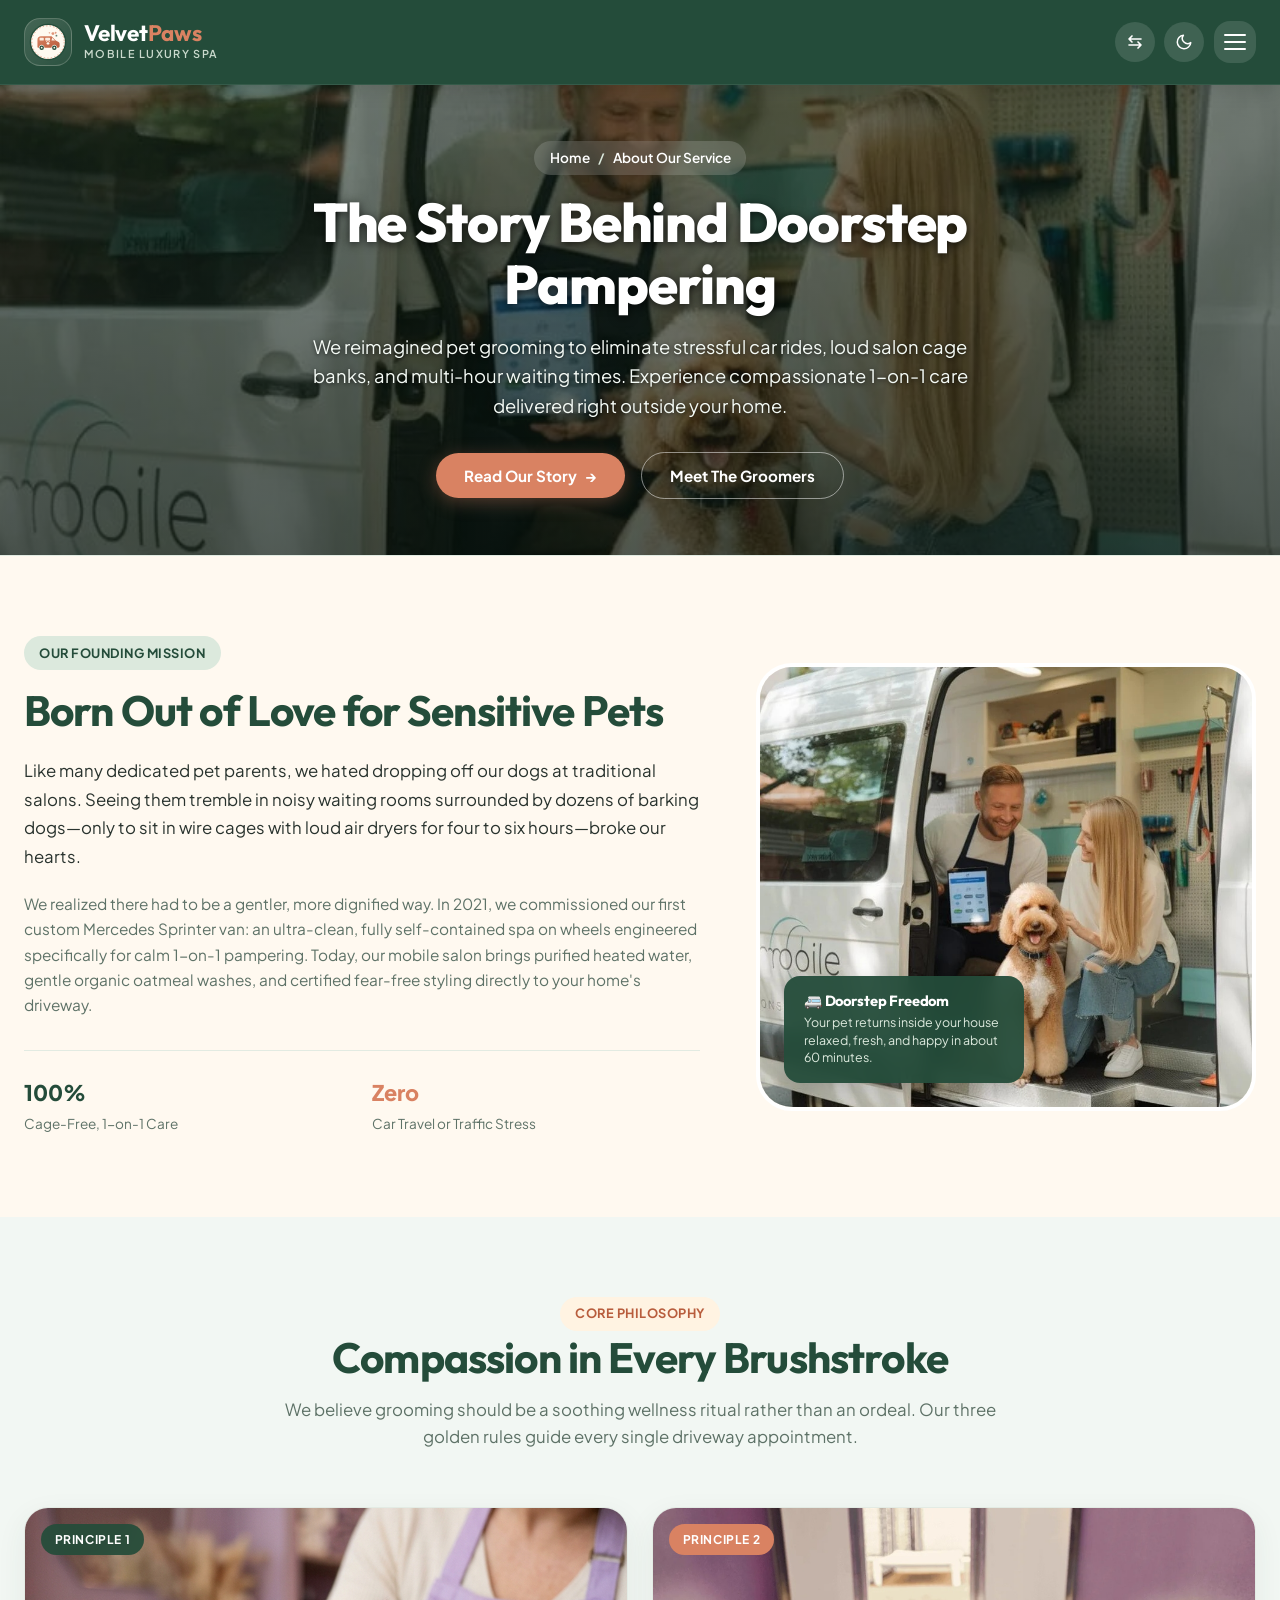
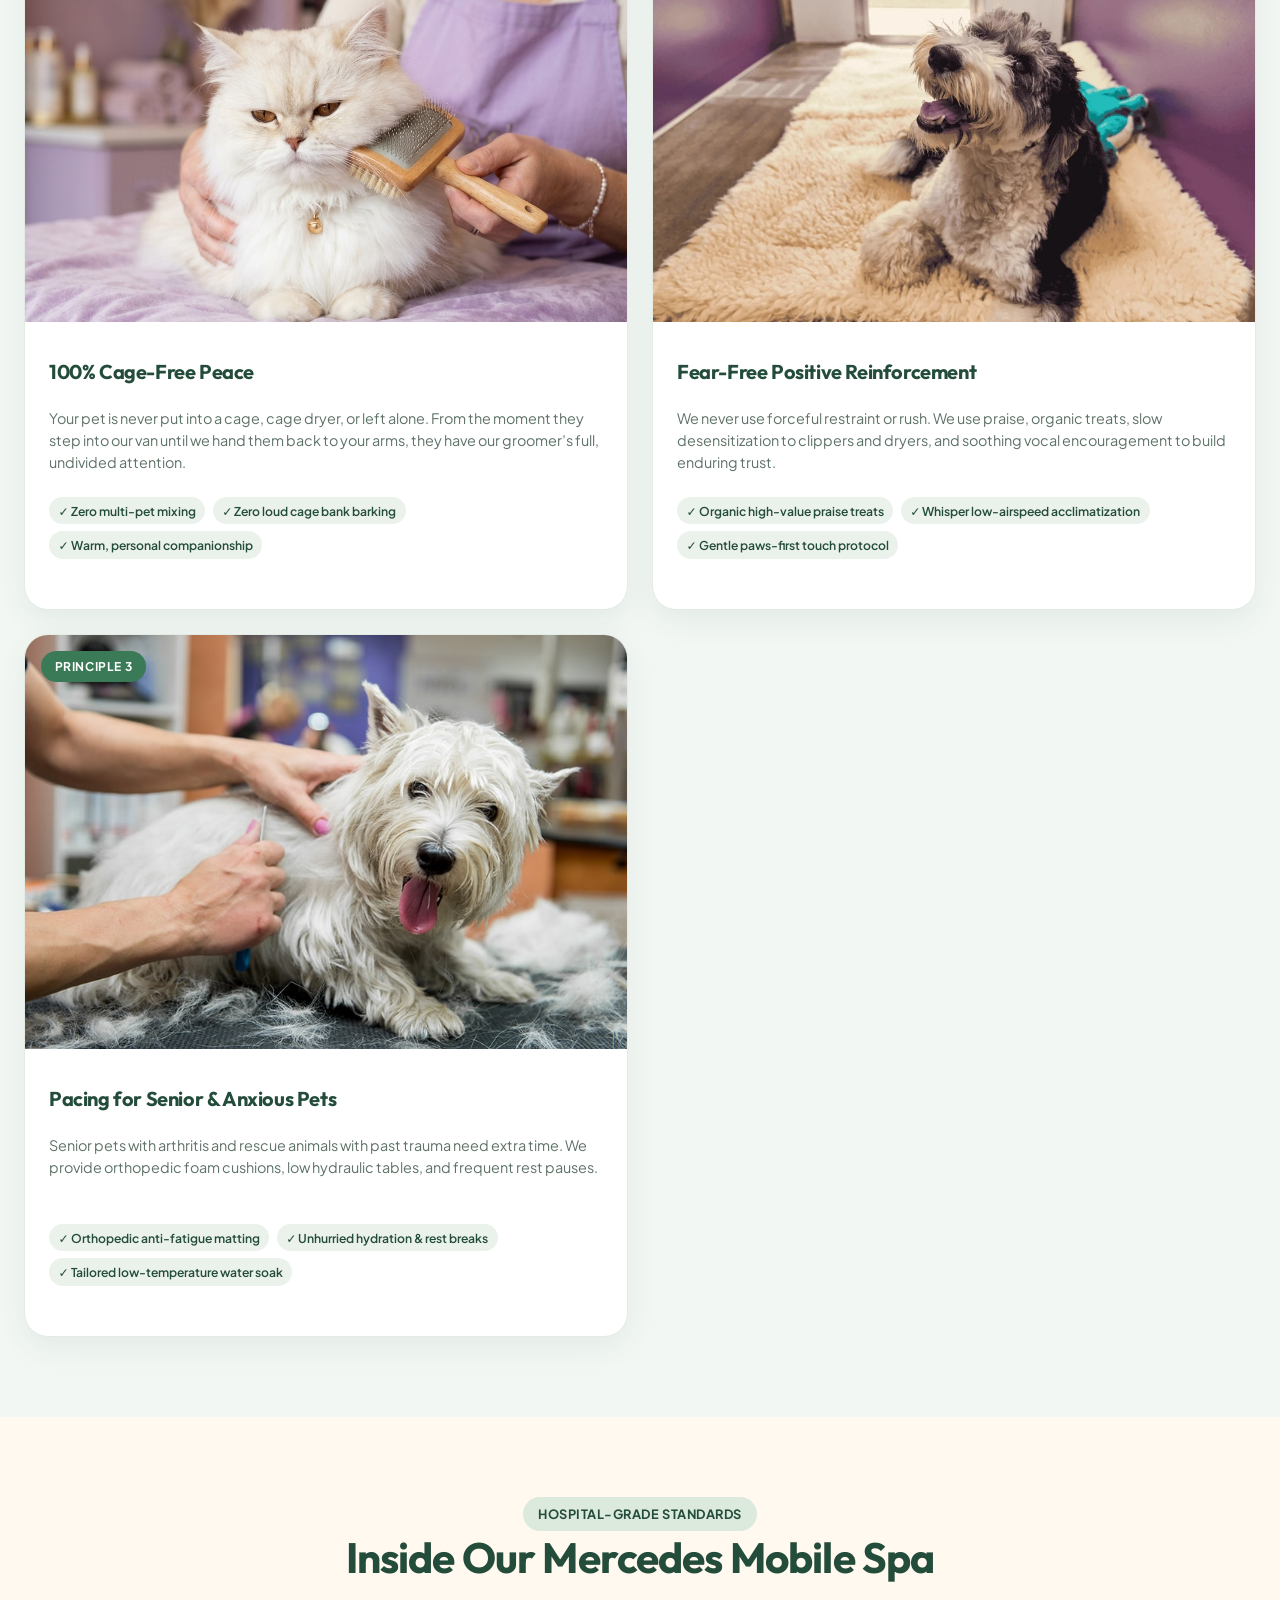
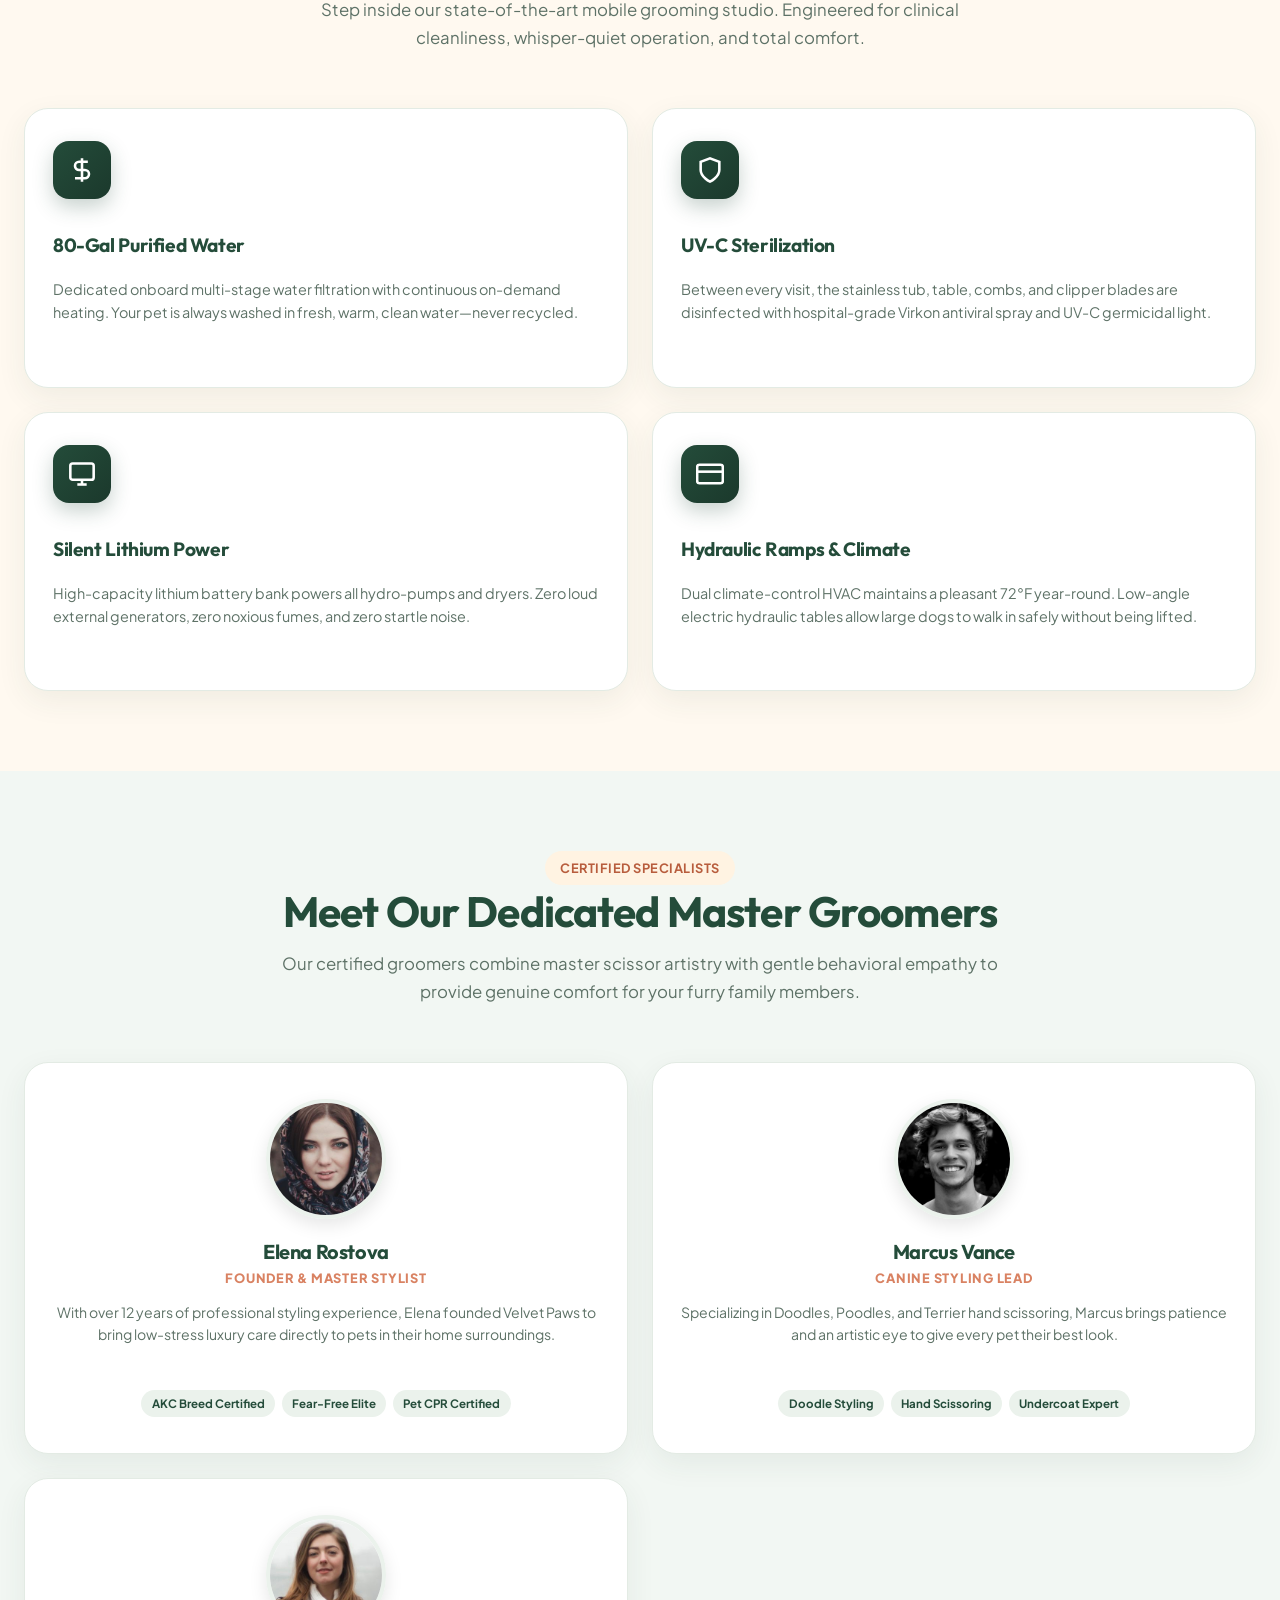
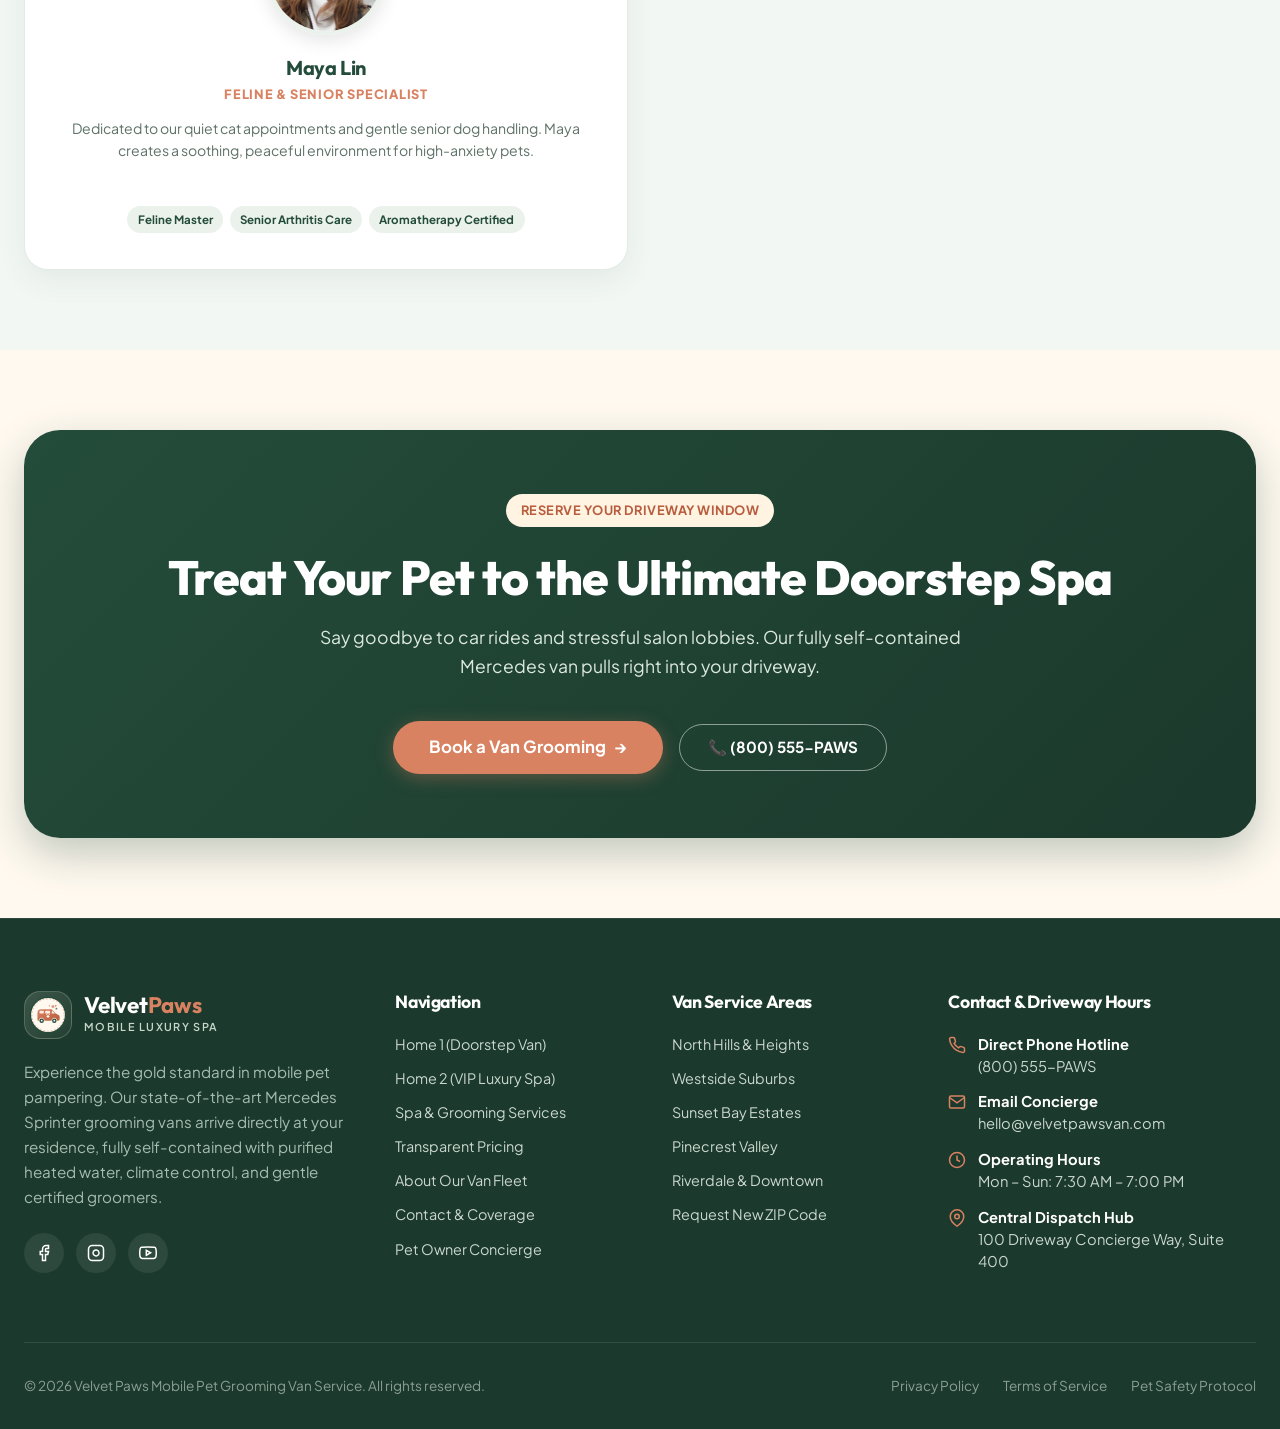
==== about.html @ 284e9189 "first commit" ====
<!DOCTYPE html>
<html lang="en" data-theme="light" dir="ltr">
<head>
  <meta charset="UTF-8">
  <meta name="viewport" content="width=device-width, initial-scale=1.0, maximum-scale=5.0">
  <title>About Us | Velvet Paws Mobile Pet Grooming Van Service</title>
  <meta name="description" content="Learn about Velvet Paws, our compassionate doorstep grooming philosophy, custom Mercedes Sprinter spa van, and certified fear-free groomers dedicated to stress-free pet care.">
  
  <!-- Favicon -->
  <link rel="icon" type="image/svg+xml" href="assets/images/favicon.svg">

  <!-- Immediate Theme & Direction Script to Prevent FOUC -->
  <script>
    (function() {
      try {
        var savedTheme = localStorage.getItem('paw_grooming_theme') || 'light';
        var savedDir = localStorage.getItem('paw_grooming_dir') || 'ltr';
        document.documentElement.setAttribute('data-theme', savedTheme);
        document.documentElement.setAttribute('dir', savedDir);
      } catch (e) {}
    })();
  </script>

  <!-- Google Fonts: Strictly 2 Font Families Max (Outfit + Plus Jakarta Sans) -->
  <link rel="preconnect" href="https://fonts.googleapis.com">
  <link rel="preconnect" href="https://fonts.gstatic.com" crossorigin>
  <link href="https://fonts.googleapis.com/css2?family=Outfit:wght@400;500;600;700;800&family=Plus+Jakarta+Sans:wght@300;400;500;600;700;800&display=swap" rel="stylesheet">

  <!-- Stylesheet -->
  <link rel="stylesheet" href="assets/css/style.css">
</head>
<body>

  <!-- Attractive Luxury Pet Van Page Preloader -->
  <div id="page-preloader" class="page-preloader" aria-hidden="true">
    <div class="preloader-content">
      <div class="preloader-van-wrap">
        <div class="preloader-pulse-ring"></div>
        <div class="preloader-icon-box">
          <svg class="preloader-svg" viewBox="0 0 24 24" fill="none" stroke="currentColor" stroke-width="1.8" stroke-linecap="round" stroke-linejoin="round">
            <path d="M5 18H3c-1.1 0-2-.9-2-2V8c0-1.1.9-2 2-2h12v12H5z"></path>
            <path d="M15 9h4.6a2 2 0 0 1 1.8 1.1L23 14v2c0 1.1-.9 2-2 2h-2"></path>
            <circle cx="7" cy="18" r="2.5"></circle>
            <circle cx="17" cy="18" r="2.5"></circle>
            <circle class="preloader-bubble bubble-1" cx="12" cy="4" r="1.5" fill="currentColor"></circle>
            <circle class="preloader-bubble bubble-2" cx="15" cy="2" r="1" fill="currentColor"></circle>
          </svg>
        </div>
      </div>
      <div class="preloader-brand">
        <span class="preloader-title">Velvet<span>Van</span></span>
        <span class="preloader-subtitle">Luxury Mobile Pet Spa</span>
      </div>
      <div class="preloader-progress-track">
        <div class="preloader-progress-bar"></div>
      </div>
    </div>
  </div>

  <!-- ==========================================================================
       SITE HEADER & NAVBAR (Sticky Top Navbar - Zero Announcement Bar)
       ========================================================================== -->
  <header class="site-header" id="site-header">
    <div class="container">
      <nav class="navbar" aria-label="Main Navigation">
        
        <!-- Brand Logo -->
        <a href="index.html" class="brand-logo" id="main-brand-logo" aria-label="Velvet Paws Mobile Pet Grooming Homepage">
          <div class="brand-emblem-box" aria-hidden="true">
            <img src="assets/images/logo.svg" alt="Velvet Paws Logo Emblem" width="40" height="40">
          </div>
          <div class="brand-text">
            <span class="brand-name">Velvet<span>Paws</span></span>
            <span class="brand-tagline">MOBILE LUXURY SPA</span>
          </div>
        </a>

        <!-- Desktop Navigation Menu (Visible only above 1366px) -->
        <ul class="nav-menu" id="desktop-nav-menu">
          <li class="nav-item nav-item-dropdown">
            <a href="index.html" class="nav-link" id="nav-home-link" aria-haspopup="true" aria-expanded="false">
              Home
              <svg class="dropdown-arrow" width="12" height="12" viewBox="0 0 24 24" fill="none" stroke="currentColor" stroke-width="2.5">
                <polyline points="6 9 12 15 18 9"></polyline>
              </svg>
            </a>
            <div class="dropdown-menu" aria-label="Home Variations">
              <a href="index.html" class="dropdown-link">Home 1 (Van At Doorstep)</a>
              <a href="home-2.html" class="dropdown-link">Home 2 (Pet Care Experience)</a>
            </div>
          </li>
          <li class="nav-item">
            <a href="services.html" class="nav-link" id="nav-services-link">Services</a>
          </li>
          <li class="nav-item">
            <a href="pricing.html" class="nav-link" id="nav-pricing-link">Pricing</a>
          </li>
          <li class="nav-item">
            <a href="about.html" class="nav-link active" id="nav-about-link">About</a>
          </li>
          <li class="nav-item">
            <a href="contact.html" class="nav-link" id="nav-contact-link">Contact</a>
          </li>
          <li class="nav-item">
            <a href="dashboard.html" class="nav-link" id="nav-dashboard-link">Dashboard</a>
          </li>
        </ul>

        <!-- Action Controls: RTL, Theme, Login, Book CTA & Hamburger -->
        <div class="nav-actions">
          
          <!-- RTL / LTR Toggle Button -->
          <button class="nav-circle-btn" id="rtl-toggle" data-action="toggle-rtl" title="Switch RTL/LTR" aria-label="Toggle Direction">
            <svg class="icon-arrow-flip" width="18" height="18" viewBox="0 0 24 24" fill="none" stroke="currentColor" stroke-width="2.2" stroke-linecap="round" stroke-linejoin="round">
              <path d="M4 8h16M4 8l4-4M4 8l4 4M20 16H4m16 0l-4-4m4 4l-4 4"></path>
            </svg>
          </button>

          <!-- Light / Dark Theme Toggle Button -->
          <button class="nav-circle-btn" id="theme-toggle" data-action="toggle-theme" title="Switch Theme" aria-label="Toggle Theme">
            <svg width="18" height="18" viewBox="0 0 24 24" fill="none" stroke="currentColor" stroke-width="2" stroke-linecap="round" stroke-linejoin="round">
              <path d="M21 12.79A9 9 0 1 1 11.21 3 7 7 0 0 0 21 12.79z"></path>
            </svg>
          </button>

          <!-- Login Button -->
          <a href="login.html" class="nav-pill-btn nav-login-btn hide-on-tablet" id="nav-login-btn">
            <svg width="15" height="15" viewBox="0 0 24 24" fill="none" stroke="currentColor" stroke-width="2.2">
              <path d="M20 21v-2a4 4 0 0 0-4-4H8a4 4 0 0 0-4 4v2"></path>
              <circle cx="12" cy="7" r="4"></circle>
            </svg>
            Login
          </a>

          <!-- Book Van Visit CTA Button -->
          <a href="services.html#booking-form" class="nav-pill-btn hide-on-tablet" id="nav-book-btn">
            Book Van Visit
          </a>

          <!-- Hamburger Button (Displayed on <= 1366px including iPad & iPad Pro) -->
          <button class="hamburger-btn" id="hamburger-btn" aria-label="Toggle Navigation Menu" aria-expanded="false" aria-controls="mobile-drawer">
            <span></span>
            <span></span>
            <span></span>
          </button>

        </div>

      </nav>
    </div>
  </header>

  <!-- ==========================================================================
       RESPONSIVE SLIDE-OVER DRAWER (Active on Mobile, Tablets, iPad & iPad Pro)
       ========================================================================== -->
  <div class="drawer-backdrop" id="drawer-backdrop" aria-hidden="true"></div>

  <aside class="mobile-drawer" id="mobile-drawer" aria-label="Mobile Navigation Drawer" aria-hidden="true">
    <div class="drawer-header">
      <a href="index.html" class="brand-logo" aria-label="Velvet Paws Homepage">
        <div class="brand-emblem-box">
          <img src="assets/images/logo.svg" alt="Velvet Paws Emblem" width="34" height="34">
        </div>
        <div class="brand-text">
          <span class="brand-name">Velvet<span>Paws</span></span>
          <span class="brand-tagline">MOBILE LUXURY SPA</span>
        </div>
      </a>
      <button class="drawer-close-btn" id="drawer-close-btn" aria-label="Close navigation menu">
        <svg width="22" height="22" viewBox="0 0 24 24" fill="none" stroke="currentColor" stroke-width="2.2">
          <line x1="18" y1="6" x2="6" y2="18"></line>
          <line x1="6" y1="6" x2="18" y2="18"></line>
        </svg>
      </button>
    </div>

    <!-- Quick Mode Controls in Drawer -->
    <div class="drawer-quick-controls">
      <button class="drawer-icon-btn" data-action="toggle-theme" id="drawer-theme-toggle" aria-label="Toggle Theme" title="Toggle Theme">
        <svg width="18" height="18" viewBox="0 0 24 24" fill="none" stroke="currentColor" stroke-width="2">
          <path d="M21 12.79A9 9 0 1 1 11.21 3 7 7 0 0 0 21 12.79z"></path>
        </svg>
      </button>

      <button class="drawer-icon-btn" data-action="toggle-rtl" id="drawer-rtl-toggle" aria-label="Toggle Direction" title="Toggle Direction">
        <svg class="icon-arrow-flip" width="18" height="18" viewBox="0 0 24 24" fill="none" stroke="currentColor" stroke-width="2">
          <path d="M4 8h16M4 8l4-4M4 8l4 4M20 16H4m16 0l-4-4m4 4l-4 4"></path>
        </svg>
      </button>
    </div>

    <!-- Drawer Navigation Links -->
    <div class="drawer-body">
      <nav class="drawer-menu">
        <a href="index.html" class="drawer-link">
          <span>Home</span>
          <svg width="14" height="14" viewBox="0 0 24 24" fill="none" stroke="currentColor" stroke-width="2"><polyline points="9 18 15 12 9 6"></polyline></svg>
        </a>
        <div class="drawer-subgroup">
          <a href="index.html" class="drawer-sublink">• Home 1 (Van At Doorstep)</a>
          <a href="home-2.html" class="drawer-sublink">• Home 2 (Pet Care Experience)</a>
        </div>
        <a href="services.html" class="drawer-link">
          <span>Services</span>
          <svg width="14" height="14" viewBox="0 0 24 24" fill="none" stroke="currentColor" stroke-width="2"><polyline points="9 18 15 12 9 6"></polyline></svg>
        </a>
        <a href="pricing.html" class="drawer-link">
          <span>Pricing</span>
          <svg width="14" height="14" viewBox="0 0 24 24" fill="none" stroke="currentColor" stroke-width="2"><polyline points="9 18 15 12 9 6"></polyline></svg>
        </a>
        <a href="about.html" class="drawer-link active">
          <span>About</span>
          <svg width="14" height="14" viewBox="0 0 24 24" fill="none" stroke="currentColor" stroke-width="2"><polyline points="9 18 15 12 9 6"></polyline></svg>
        </a>
        <a href="contact.html" class="drawer-link">
          <span>Contact</span>
          <svg width="14" height="14" viewBox="0 0 24 24" fill="none" stroke="currentColor" stroke-width="2"><polyline points="9 18 15 12 9 6"></polyline></svg>
        </a>
        <a href="dashboard.html" class="drawer-link">
          <span>Dashboard</span>
          <svg width="14" height="14" viewBox="0 0 24 24" fill="none" stroke="currentColor" stroke-width="2"><polyline points="9 18 15 12 9 6"></polyline></svg>
        </a>
      </nav>
    </div>

    <!-- Drawer Footer Actions -->
    <div class="drawer-footer">
      <div class="drawer-action-row">
        <a href="login.html" class="btn btn-outline btn-pill" style="padding: 0.65rem 1rem; font-size: 0.88rem;">
          <svg width="15" height="15" viewBox="0 0 24 24" fill="none" stroke="currentColor" stroke-width="2.2"><path d="M20 21v-2a4 4 0 0 0-4-4H8a4 4 0 0 0-4 4v2"></path><circle cx="12" cy="7" r="4"></circle></svg>
          Login
        </a>
        <a href="services.html#booking-form" class="btn btn-primary btn-pill" style="padding: 0.65rem 1rem; font-size: 0.88rem;">
          Book Van
        </a>
      </div>

      <div class="drawer-van-callout">
        <h5>🚐 Dedicated 1-on-1 Care</h5>
        <p>No noisy cage banks or car-ride stress. Complete luxury spa pampering right in your driveway.</p>
      </div>
    </div>
  </aside>

  <!-- ==========================================================================
       MAIN CONTENT CONTAINER
       ========================================================================== -->
  <main id="main-content">

    <!-- ==========================================================================
         SECTION 1 — HERO INTRODUCING THE MOBILE GROOMING SERVICE (380px UNIFORM HEIGHT)
         ========================================================================== -->
    <section class="page-hero-header" id="about-hero">
      <img src="assets/images/user/user_attach5_van_mission.jpg" alt="Attentive happy dog enjoying warm doorstep care" class="page-hero-bg" width="1400" height="380" loading="eager">
      <div class="page-hero-overlay"></div>

      <div class="container">
        <div class="page-hero-content">
          
          <div class="page-breadcrumbs">
            <a href="index.html">Home</a>
            <span>/</span>
            <span style="color: #FFFFFF;">About Our Service</span>
          </div>

          <h1 class="page-hero-title">
            The Story Behind Doorstep Pampering
          </h1>

          <p class="page-hero-desc">
            We reimagined pet grooming to eliminate stressful car rides, loud salon cage banks, and multi-hour waiting times. Experience compassionate 1-on-1 care delivered right outside your home.
          </p>

          <div style="display: flex; align-items: center; justify-content: center; gap: 1rem; flex-wrap: wrap;">
            <a href="#our-story" class="btn btn-primary btn-pill">
              <span>Read Our Story</span>
              <span>&rarr;</span>
            </a>
            <a href="#team" class="btn btn-outline btn-pill btn-outline-white">
              <span>Meet The Groomers</span>
            </a>
          </div>

        </div>
      </div>
    </section>

    <!-- ==========================================================================
         SECTION 2 — OUR STORY & WHY DOORSTEP GROOMING IS CONVENIENT
         ========================================================================== -->
    <section class="section" id="our-story">
      <div class="container">
        
        <div class="about-story-grid">
          
          <!-- Left: Narrative -->
          <div>
            <span class="pill-badge">OUR FOUNDING MISSION</span>
            <h2 class="section-title" style="margin-top: 0.85rem; margin-bottom: 1.25rem;">
              Born Out of Love for Sensitive Pets
            </h2>
            <p style="font-size: 1.05rem; line-height: 1.7; color: var(--text-main); margin-bottom: 1.25rem;">
              Like many dedicated pet parents, we hated dropping off our dogs at traditional salons. Seeing them tremble in noisy waiting rooms surrounded by dozens of barking dogs—only to sit in wire cages with loud air dryers for four to six hours—broke our hearts.
            </p>
            <p style="font-size: 0.96rem; line-height: 1.65; color: var(--text-muted); margin-bottom: 1.5rem;">
              We realized there had to be a gentler, more dignified way. In 2021, we commissioned our first custom Mercedes Sprinter van: an ultra-clean, fully self-contained spa on wheels engineered specifically for calm 1-on-1 pampering. Today, our mobile salon brings purified heated water, gentle organic oatmeal washes, and certified fear-free styling directly to your home's driveway.
            </p>

            <div style="display: grid; grid-template-columns: 1fr 1fr; gap: 1.25rem; margin-top: 2rem; border-top: 1px solid var(--border-color); padding-top: 1.5rem;">
              <div>
                <strong style="font-size: 1.35rem; color: var(--brand-forest); display: block; font-weight: 800;">100%</strong>
                <span style="font-size: 0.85rem; color: var(--text-muted);">Cage-Free, 1-on-1 Care</span>
              </div>
              <div>
                <strong style="font-size: 1.35rem; color: var(--brand-terracotta); display: block; font-weight: 800;">Zero</strong>
                <span style="font-size: 0.85rem; color: var(--text-muted);">Car Travel or Traffic Stress</span>
              </div>
            </div>
          </div>

          <!-- Right: Visual Media Box -->
          <div>
            <div class="story-media-box">
              <img src="assets/images/user/user_attach5_van_mission.jpg" alt="Velvet Paws mobile grooming Mercedes Sprinter van doorstep visit with happy dog and owner" width="600" height="440" loading="lazy">
              
              <div class="story-badge-floating">
                <h5>🚐 Doorstep Freedom</h5>
                <p>Your pet returns inside your house relaxed, fresh, and happy in about 60 minutes.</p>
              </div>
            </div>
          </div>

        </div>

      </div>
    </section>

    <!-- ==========================================================================
         SECTION 3 — GROOMING PHILOSOPHY & GENTLE PET HANDLING
         ========================================================================== -->
    <section class="section section-alt" id="philosophy">
      <div class="container">
        
        <div class="section-header">
          <span class="pill-badge terracotta">CORE PHILOSOPHY</span>
          <h2 class="section-title">Compassion in Every Brushstroke</h2>
          <p class="section-subtitle">
            We believe grooming should be a soothing wellness ritual rather than an ordeal. Our three golden rules guide every single driveway appointment.
          </p>
        </div>

        <div class="card-grid-3">
          
          <!-- Pillar 1 -->
          <article class="pet-card">
            <div class="pet-card-media">
              <img src="assets/images/cat-catgroom.jpg" alt="Calm cat resting peacefully" width="400" height="260" loading="lazy">
              <span class="pet-card-tag">Principle 1</span>
            </div>
            <div class="pet-card-body">
              <h3 class="pet-card-title">100% Cage-Free Peace</h3>
              <p class="pet-card-text">
                Your pet is never put into a cage, cage dryer, or left alone. From the moment they step into our van until we hand them back to your arms, they have our groomer’s full, undivided attention.
              </p>
              <div class="pet-card-perks">
                <span class="pet-perk-item">✓ Zero multi-pet mixing</span>
                <span class="pet-perk-item">✓ Zero loud cage bank barking</span>
                <span class="pet-perk-item">✓ Warm, personal companionship</span>
              </div>
            </div>
          </article>

          <!-- Pillar 2 -->
          <article class="pet-card">
            <div class="pet-card-media">
              <img src="assets/images/user/user_img13_senior_relax.jpg" alt="Dog being praised with gentle touch" width="400" height="260" loading="lazy">
              <span class="pet-card-tag" style="background-color: var(--brand-terracotta);">Principle 2</span>
            </div>
            <div class="pet-card-body">
              <h3 class="pet-card-title">Fear-Free Positive Reinforcement</h3>
              <p class="pet-card-text">
                We never use forceful restraint or rush. We use praise, organic treats, slow desensitization to clippers and dryers, and soothing vocal encouragement to build enduring trust.
              </p>
              <div class="pet-card-perks">
                <span class="pet-perk-item">✓ Organic high-value praise treats</span>
                <span class="pet-perk-item">✓ Whisper low-airspeed acclimatization</span>
                <span class="pet-perk-item">✓ Gentle paws-first touch protocol</span>
              </div>
            </div>
          </article>

          <!-- Pillar 3 -->
          <article class="pet-card">
            <div class="pet-card-media">
              <img src="assets/images/user/user_img1_terrier.png" alt="Relaxed dog smiling calmly" width="400" height="260" loading="lazy">
              <span class="pet-card-tag" style="background-color: #3B7A57;">Principle 3</span>
            </div>
            <div class="pet-card-body">
              <h3 class="pet-card-title">Pacing for Senior &amp; Anxious Pets</h3>
              <p class="pet-card-text">
                Senior pets with arthritis and rescue animals with past trauma need extra time. We provide orthopedic foam cushions, low hydraulic tables, and frequent rest pauses.
              </p>
              <div class="pet-card-perks">
                <span class="pet-perk-item">✓ Orthopedic anti-fatigue matting</span>
                <span class="pet-perk-item">✓ Unhurried hydration &amp; rest breaks</span>
                <span class="pet-perk-item">✓ Tailored low-temperature water soak</span>
              </div>
            </div>
          </article>

        </div>

      </div>
    </section>

    <!-- ==========================================================================
         SECTION 4 — GROOMING VAN, EQUIPMENT & HYGIENE PRACTICES
         ========================================================================== -->
    <section class="section" id="van-equipment">
      <div class="container">
        
        <div class="section-header">
          <span class="pill-badge">HOSPITAL-GRADE STANDARDS</span>
          <h2 class="section-title">Inside Our Mercedes Mobile Spa</h2>
          <p class="section-subtitle">
            Step inside our state-of-the-art mobile grooming studio. Engineered for clinical cleanliness, whisper-quiet operation, and total comfort.
          </p>
        </div>

        <div class="services-grid-4">
          
          <div class="process-pillar-card">
            <div class="process-icon-box">
              <svg width="28" height="28" viewBox="0 0 24 24" fill="none" stroke="currentColor" stroke-width="2.2">
                <path d="M12 2v20M17 5H9.5a3.5 3.5 0 0 0 0 7h5a3.5 3.5 0 0 1 0 7H6"></path>
              </svg>
            </div>
            <h3 class="process-pillar-title">80-Gal Purified Water</h3>
            <p class="process-pillar-desc">
              Dedicated onboard multi-stage water filtration with continuous on-demand heating. Your pet is always washed in fresh, warm, clean water—never recycled.
            </p>
          </div>

          <div class="process-pillar-card">
            <div class="process-icon-box">
              <svg width="28" height="28" viewBox="0 0 24 24" fill="none" stroke="currentColor" stroke-width="2.2">
                <path d="M12 22s8-4 8-10V5l-8-3-8 3v7c0 6 8 10 8 10z"></path>
              </svg>
            </div>
            <h3 class="process-pillar-title">UV-C Sterilization</h3>
            <p class="process-pillar-desc">
              Between every visit, the stainless tub, table, combs, and clipper blades are disinfected with hospital-grade Virkon antiviral spray and UV-C germicidal light.
            </p>
          </div>

          <div class="process-pillar-card">
            <div class="process-icon-box">
              <svg width="28" height="28" viewBox="0 0 24 24" fill="none" stroke="currentColor" stroke-width="2.2">
                <rect x="2" y="3" width="20" height="14" rx="2" ry="2"></rect>
                <line x1="8" y1="21" x2="16" y2="21"></line>
                <line x1="12" y1="17" x2="12" y2="21"></line>
              </svg>
            </div>
            <h3 class="process-pillar-title">Silent Lithium Power</h3>
            <p class="process-pillar-desc">
              High-capacity lithium battery bank powers all hydro-pumps and dryers. Zero loud external generators, zero noxious fumes, and zero startle noise.
            </p>
          </div>

          <div class="process-pillar-card">
            <div class="process-icon-box">
              <svg width="28" height="28" viewBox="0 0 24 24" fill="none" stroke="currentColor" stroke-width="2.2">
                <rect x="1" y="4" width="22" height="16" rx="2" ry="2"></rect>
                <line x1="1" y1="10" x2="23" y2="10"></line>
              </svg>
            </div>
            <h3 class="process-pillar-title">Hydraulic Ramps &amp; Climate</h3>
            <p class="process-pillar-desc">
              Dual climate-control HVAC maintains a pleasant 72°F year-round. Low-angle electric hydraulic tables allow large dogs to walk in safely without being lifted.
            </p>
          </div>

        </div>

      </div>
    </section>

    <!-- ==========================================================================
         SECTION 5 — MEET THE GROOMER OR TEAM
         Strictly Max 2 Cards on iPad / iPad Pro • Equal Height Cards
         ========================================================================== -->
    <section class="section section-alt" id="team">
      <div class="container">
        
        <div class="section-header">
          <span class="pill-badge terracotta">CERTIFIED SPECIALISTS</span>
          <h2 class="section-title">Meet Our Dedicated Master Groomers</h2>
          <p class="section-subtitle">
            Our certified groomers combine master scissor artistry with gentle behavioral empathy to provide genuine comfort for your furry family members.
          </p>
        </div>

        <div class="team-grid-3">
          
          <!-- Team 1 -->
          <article class="team-card">
            <div class="team-avatar-box">
              <img src="assets/images/avatar_elena.jpg" alt="Elena Rostova, Master Groomer & Founder" width="120" height="120" loading="lazy">
            </div>
            <h3 class="team-name">Elena Rostova</h3>
            <span class="team-role">Founder &amp; Master Stylist</span>
            <p class="team-bio">
              With over 12 years of professional styling experience, Elena founded Velvet Paws to bring low-stress luxury care directly to pets in their home surroundings.
            </p>
            <div class="team-tags">
              <span class="team-tag">AKC Breed Certified</span>
              <span class="team-tag">Fear-Free Elite</span>
              <span class="team-tag">Pet CPR Certified</span>
            </div>
          </article>

          <!-- Team 2 -->
          <article class="team-card">
            <div class="team-avatar-box">
              <img src="assets/images/avatar_marcus.jpg" alt="Marcus Vance, Canine Breed & Scissor Lead" width="120" height="120" loading="lazy">
            </div>
            <h3 class="team-name">Marcus Vance</h3>
            <span class="team-role">Canine Styling Lead</span>
            <p class="team-bio">
              Specializing in Doodles, Poodles, and Terrier hand scissoring, Marcus brings patience and an artistic eye to give every pet their best look.
            </p>
            <div class="team-tags">
              <span class="team-tag">Doodle Styling</span>
              <span class="team-tag">Hand Scissoring</span>
              <span class="team-tag">Undercoat Expert</span>
            </div>
          </article>

          <!-- Team 3 -->
          <article class="team-card">
            <div class="team-avatar-box">
              <img src="assets/images/avatar_maya.jpg" alt="Maya Lin, Feline & Senior Pet Specialist" width="120" height="120" loading="lazy">
            </div>
            <h3 class="team-name">Maya Lin</h3>
            <span class="team-role">Feline &amp; Senior Specialist</span>
            <p class="team-bio">
              Dedicated to our quiet cat appointments and gentle senior dog handling. Maya creates a soothing, peaceful environment for high-anxiety pets.
            </p>
            <div class="team-tags">
              <span class="team-tag">Feline Master</span>
              <span class="team-tag">Senior Arthritis Care</span>
              <span class="team-tag">Aromatherapy Certified</span>
            </div>
          </article>

        </div>

      </div>
    </section>

    <!-- ==========================================================================
         SECTION 6 — BOOKING CTA
         ========================================================================== -->
    <section class="section" id="booking-cta">
      <div class="container">
        
        <div style="background: linear-gradient(135deg, var(--brand-forest), var(--brand-forest-dark)); color: #FFFFFF; border-radius: var(--radius-xl); padding: 4rem 2.5rem; text-align: center; box-shadow: 0 16px 40px rgba(36, 76, 58, 0.28);">
          <span class="pill-badge terracotta" style="margin-bottom: 1.25rem;">RESERVE YOUR DRIVEWAY WINDOW</span>
          <h2 style="font-size: clamp(2rem, 4vw, 3rem); color: #FFFFFF; font-weight: 800; margin-bottom: 1rem;">
            Treat Your Pet to the Ultimate Doorstep Spa
          </h2>
          <p style="font-size: 1.1rem; color: var(--brand-sage); max-width: 680px; margin: 0 auto 2.5rem auto; line-height: 1.65;">
            Say goodbye to car rides and stressful salon lobbies. Our fully self-contained Mercedes van pulls right into your driveway.
          </p>

          <div style="display: flex; align-items: center; justify-content: center; gap: 1rem; flex-wrap: wrap;">
            <a href="services.html#booking-form" class="btn btn-primary btn-pill" style="padding: 1rem 2.25rem; font-size: 1.05rem;">
              <span>Book a Van Grooming</span>
              <span>&rarr;</span>
            </a>
            <a href="tel:+18005557297" class="btn btn-outline btn-pill btn-outline-white">
              <span>📞 (800) 555-PAWS</span>
            </a>
          </div>
        </div>

      </div>
    </section>

  </main>

  <!-- ==========================================================================
       SITE FOOTER (Rich Deep Forest Green with Bidirectional Support)
       ========================================================================== -->
  <footer class="site-footer" id="site-footer">
    <div class="container">
            <div class="footer-top-grid">
        
        <!-- Col 1: Brand Info & Bio -->
        <div class="footer-brand">
          <a href="index.html" class="brand-logo" aria-label="Velvet Paws">
            <div class="brand-emblem-box">
              <img src="assets/images/logo.svg" alt="Velvet Paws Emblem" width="38" height="38">
            </div>
            <div class="brand-text">
              <span class="brand-name">Velvet<span>Paws</span></span>
              <span class="brand-tagline">MOBILE LUXURY SPA</span>
            </div>
          </a>
          <p>
            Experience the gold standard in mobile pet pampering. Our state-of-the-art Mercedes Sprinter grooming vans arrive directly at your residence, fully self-contained with purified heated water, climate control, and gentle certified groomers.
          </p>
          <div class="footer-socials">
            <a href="contact.html#social" class="footer-social-btn" aria-label="Facebook">
              <svg width="18" height="18" viewBox="0 0 24 24" fill="none" stroke="currentColor" stroke-width="2"><path d="M18 2h-3a5 5 0 0 0-5 5v3H7v4h3v8h4v-8h3l1-4h-4V7a1 1 0 0 1 1-1h3z"></path></svg>
            </a>
            <a href="contact.html#social" class="footer-social-btn" aria-label="Instagram">
              <svg width="18" height="18" viewBox="0 0 24 24" fill="none" stroke="currentColor" stroke-width="2"><rect x="2" y="2" width="20" height="20" rx="5" ry="5"></rect><path d="M16 11.37A4 4 0 1 1 12.63 8 4 4 0 0 1 16 11.37z"></path><line x1="17.5" y1="6.5" x2="17.51" y2="6.5"></line></svg>
            </a>
            <a href="contact.html#social" class="footer-social-btn" aria-label="YouTube">
              <svg width="18" height="18" viewBox="0 0 24 24" fill="none" stroke="currentColor" stroke-width="2"><path d="M22.54 6.42a2.78 2.78 0 0 0-1.94-2C18.88 4 12 4 12 4s-6.88 0-8.6.46a2.78 2.78 0 0 0-1.94 2A29 29 0 0 0 1 11.75a29 29 0 0 0 .46 5.33A2.78 2.78 0 0 0 3.4 19c1.72.46 8.6.46 8.6.46s6.88 0 8.6-.46a2.78 2.78 0 0 0 1.94-2 29 29 0 0 0 .46-5.25 29 29 0 0 0-.46-5.33z"></path><polygon points="9.75 15.02 15.5 11.75 9.75 8.48 9.75 15.02"></polygon></svg>
            </a>
          </div>
        </div>

        <!-- Col 2: Navigation Links -->
        <div>
          <h5 class="footer-col-title">Navigation</h5>
          <div class="footer-links-list">
            <a href="index.html">Home 1 (Doorstep Van)</a>
            <a href="home-2.html">Home 2 (VIP Luxury Spa)</a>
            <a href="services.html">Spa &amp; Grooming Services</a>
            <a href="pricing.html">Transparent Pricing</a>
            <a href="about.html">About Our Van Fleet</a>
            <a href="contact.html">Contact &amp; Coverage</a>
            <a href="dashboard.html">Pet Owner Concierge</a>
          </div>
        </div>

        <!-- Col 3: Van Service Areas -->
        <div>
          <h5 class="footer-col-title">Van Service Areas</h5>
          <div class="footer-links-list">
            <a href="contact.html#areas">North Hills &amp; Heights</a>
            <a href="contact.html#areas">Westside Suburbs</a>
            <a href="contact.html#areas">Sunset Bay Estates</a>
            <a href="contact.html#areas">Pinecrest Valley</a>
            <a href="contact.html#areas">Riverdale &amp; Downtown</a>
            <a href="contact.html#areas">Request New ZIP Code</a>
          </div>
        </div>

        <!-- Col 4: Helpful Contact Info -->
        <div>
          <h5 class="footer-col-title">Contact &amp; Driveway Hours</h5>
          <div class="footer-contact-item">
            <svg width="18" height="18" viewBox="0 0 24 24" fill="none" stroke="currentColor" stroke-width="2"><path d="M22 16.92v3a2 2 0 0 1-2.18 2 19.79 19.79 0 0 1-8.63-3.07 19.5 19.5 0 0 1-6-6 19.79 19.79 0 0 1-3.07-8.67A2 2 0 0 1 4.11 2h3a2 2 0 0 1 2 1.72 12.84 12.84 0 0 0 .7 2.81 2 2 0 0 1-.45 2.11L8.09 9.91a16 16 0 0 0 6 6l1.27-1.27a2 2 0 0 1 2.11-.45 12.84 12.84 0 0 0 2.81.7A2 2 0 0 1 22 16.92z"></path></svg>
            <div>
              <strong style="display:block; color:#FFFFFF;">Direct Phone Hotline</strong>
              <a href="tel:+18005557297">(800) 555-PAWS</a>
            </div>
          </div>
          <div class="footer-contact-item">
            <svg width="18" height="18" viewBox="0 0 24 24" fill="none" stroke="currentColor" stroke-width="2"><path d="M4 4h16c1.1 0 2 .9 2 2v12c0 1.1-.9 2-2 2H4c-1.1 0-2-.9-2-2V6c0-1.1.9-2 2-2z"></path><polyline points="22,6 12,13 2,6"></polyline></svg>
            <div>
              <strong style="display:block; color:#FFFFFF;">Email Concierge</strong>
              <a href="mailto:hello@velvetpawsvan.com">hello@velvetpawsvan.com</a>
            </div>
          </div>
          <div class="footer-contact-item">
            <svg width="18" height="18" viewBox="0 0 24 24" fill="none" stroke="currentColor" stroke-width="2"><circle cx="12" cy="12" r="10"></circle><polyline points="12 6 12 12 16 14"></polyline></svg>
            <div>
              <strong style="display:block; color:#FFFFFF;">Operating Hours</strong>
              <span>Mon – Sun: 7:30 AM – 7:00 PM</span>
            </div>
          </div>
          <div class="footer-contact-item">
            <svg width="18" height="18" viewBox="0 0 24 24" fill="none" stroke="currentColor" stroke-width="2"><path d="M21 10c0 7-9 13-9 13s-9-6-9-13a9 9 0 0 1 18 0z"></path><circle cx="12" cy="10" r="3"></circle></svg>
            <div>
              <strong style="display:block; color:#FFFFFF;">Central Dispatch Hub</strong>
              <span>100 Driveway Concierge Way, Suite 400</span>
            </div>
          </div>
        </div>

      </div>

      <!-- Footer Bottom Copyright & Direction Switcher -->
      <div class="footer-bottom">
        <div>
          &copy; 2026 Velvet Paws Mobile Pet Grooming Van Service. All rights reserved.
        </div>
        <div class="footer-bottom-links">
          <a href="#privacy">Privacy Policy</a>
          <a href="#terms">Terms of Service</a>
          <a href="#safety">Pet Safety Protocol</a>
        </div>
      </div>
    </div>
  </footer>

  <!-- Main JavaScript File -->
  <script src="assets/js/main.js"></script>

</body>
</html>
---- assets/css/style.css ----
/* ==========================================================================
   Mobile Pet Grooming Van Service - Design System & Layout Foundation
   Brand Theme:
     - Forest Green: #244C3A
     - Sage Green:   #DCE9DD
     - Cream:        #FFF9F0
     - Terracotta:   #D98262
     - Charcoal:     #29332E
     - White:        #FFFFFF
   Style: Clean, caring, warm, modern, trustworthy, and premium.
   
   RESPONSIVE GRID RULES:
     - Desktop (> 1366px): Attractive 4-card and 3-card layouts matching reference.
     - iPad & iPad Pro (769px to 1366px portrait & landscape): MAXIMUM 2 CARDS PER ROW.
     - Mobile (<= 768px): 1 card per row. Icons moved inside drawer, zero horizontal overflow.
     - Home 1 & Home 2 Hero: Full-screen height (100dvh).
     - Inner pages first section: Uniform standardized height (380px).
     - Card texts: 100% straight alignment across titles, descriptions, perks, and footers.
   ========================================================================== */

@import url('https://fonts.googleapis.com/css2?family=Outfit:wght@400;500;600;700;800&family=Plus+Jakarta+Sans:wght@300;400;500;600;700;800&display=swap');

/* --- CSS Variables & Design Tokens --- */
:root {
  /* Typography Tokens (Strict 2 font families max) */
  --font-heading: 'Outfit', -apple-system, BlinkMacSystemFont, 'Segoe UI', Roboto, sans-serif;
  --font-body: 'Plus Jakarta Sans', system-ui, -apple-system, BlinkMacSystemFont, 'Segoe UI', Roboto, sans-serif;

  /* Brand Palette Tokens */
  --brand-forest: #244C3A;
  --brand-forest-dark: #1B392C;
  --brand-forest-light: #31644D;
  --brand-sage: #DCE9DD;
  --brand-sage-light: #EBF2EC;
  --brand-sage-subtle: #F2F7F3;
  --brand-cream: #FFF9F0;
  --brand-cream-warm: #FFF3E2;
  --brand-terracotta: #D98262;
  --brand-terracotta-hover: #C56F50;
  --brand-terracotta-light: #FBEFEA;
  --brand-charcoal: #29332E;
  --brand-charcoal-muted: #53645C;
  --brand-white: #FFFFFF;

  /* Semantic Theme Tokens (Default: Light Mode) */
  --bg-body: #FFF9F0;
  --bg-surface: #FFFFFF;
  --bg-card: #FFFFFF;
  --bg-section-alt: #F2F7F3;
  --bg-navbar: #244C3A;
  --bg-topbar: #1B392C;
  --bg-footer: #1B392C;
  
  --text-main: #29332E;
  --text-heading: #244C3A;
  --text-muted: #5E7267;
  --text-navbar: #FFFFFF;
  --text-footer: #DCE9DD;
  --text-inverse: #FFFFFF;

  --border-color: #E2EBE2;
  --border-subtle: #EEF4EE;
  --card-border: #E3EBE4;
  --card-shadow: 0 10px 30px rgba(36, 76, 58, 0.07);
  --card-shadow-hover: 0 18px 40px rgba(36, 76, 58, 0.13);

  --btn-primary-bg: #D98262;
  --btn-primary-hover: #C56F50;
  --btn-primary-text: #FFFFFF;
  
  --btn-forest-bg: #244C3A;
  --btn-forest-hover: #1B392C;
  --btn-forest-text: #FFFFFF;

  --badge-bg: #DCE9DD;
  --badge-text: #244C3A;
  --badge-cream-bg: #FFF3E2;
  --badge-cream-text: #B85D3D;

  --header-height: 84px;
  --topbar-height: 42px;
  --radius-sm: 8px;
  --radius-md: 16px;
  --radius-lg: 24px;
  --radius-xl: 36px;
  --radius-full: 9999px;

  --transition-fast: 0.18s ease;
  --transition-base: 0.3s cubic-bezier(0.2, 0.8, 0.2, 1);
  --transition-smooth: 0.45s cubic-bezier(0.16, 1, 0.3, 1);

  --container-max: 1320px;
}

/* Dark Theme Tokens */
[data-theme="dark"] {
  --bg-body: #121A15;
  --bg-surface: #18241E;
  --bg-card: #18241E;
  --bg-section-alt: #151F19;
  --bg-navbar: #0D1611;
  --bg-topbar: #0A110D;
  --bg-footer: #0A110D;

  --text-main: #E2ECE5;
  --text-heading: #FFFFFF;
  --text-muted: #9BB0A3;
  --text-navbar: #FFFFFF;
  --text-footer: #CAD7CE;

  --border-color: #26382D;
  --border-subtle: #1F2E25;
  --card-border: #26382D;
  --card-shadow: 0 12px 32px rgba(0, 0, 0, 0.45);
  --card-shadow-hover: 0 20px 45px rgba(0, 0, 0, 0.6);

  --btn-primary-bg: #E08C6E;
  --btn-primary-hover: #D98262;
  --btn-forest-bg: #31644D;
  --btn-forest-hover: #3C7A5E;

  --badge-bg: rgba(220, 233, 221, 0.14);
  --badge-text: #DCE9DD;
  --badge-cream-bg: rgba(217, 130, 98, 0.18);
  --badge-cream-text: #F7BAA6;
}

/* Global Reset & Strict Overflow Protection */
*, *::before, *::after {
  box-sizing: border-box;
  margin: 0;
  padding: 0;
}

html {
  font-size: 16px;
  scroll-behavior: smooth;
  -webkit-font-smoothing: antialiased;
  -moz-osx-font-smoothing: grayscale;
  overflow-x: clip;
  max-width: 100%;
}

body {
  font-family: var(--font-body);
  background-color: var(--bg-body);
  color: var(--text-main);
  line-height: 1.65;
  overflow-x: clip;
  max-width: 100%;
  width: 100%;
  position: relative;
  transition: background-color var(--transition-base), color var(--transition-base);
}

img, svg {
  display: block;
  max-width: 100%;
  height: auto;
}

a {
  color: inherit;
  text-decoration: none;
  transition: color var(--transition-fast);
}

ul, ol {
  list-style: none;
}

button, input, select, textarea {
  font-family: inherit;
  font-size: inherit;
  color: inherit;
  border: none;
  outline: none;
  background: none;
}

button {
  cursor: pointer;
}

/* Typography Hierarchy */
h1, h2, h3, h4, h5, h6 {
  font-family: var(--font-heading);
  color: var(--text-heading);
  line-height: 1.25;
  font-weight: 700;
  letter-spacing: -0.02em;
  word-break: break-word;
}

h1 { font-size: clamp(2.1rem, 4.8vw, 3.65rem); }
h2 { font-size: clamp(1.75rem, 3.4vw, 2.65rem); }
h3 { font-size: clamp(1.25rem, 2.2vw, 1.75rem); }
h4 { font-size: 1.2rem; }
h5 { font-size: 1.05rem; }
h6 { font-size: 0.95rem; }

p {
  margin-bottom: 1rem;
}
p:last-child {
  margin-bottom: 0;
}

/* Layout Container with Strict Box-Sizing */
.container {
  width: 100%;
  max-width: var(--container-max);
  margin-left: auto;
  margin-right: auto;
  padding-left: 1.5rem;
  padding-right: 1.5rem;
}

@media (max-width: 768px) {
  .container {
    padding-left: 1rem;
    padding-right: 1rem;
  }
}

/* ==========================================================================
   SITE HEADER & NAVBAR
   ========================================================================== */
.site-header {
  position: -webkit-sticky !important;
  position: sticky !important;
  top: 0 !important;
  z-index: 1000 !important;
  width: 100%;
  background-color: var(--bg-navbar);
  border-bottom: 1px solid rgba(255, 255, 255, 0.08);
  box-shadow: 0 4px 20px rgba(0, 0, 0, 0.12);
  transition: background-color var(--transition-base), box-shadow var(--transition-base);
}

.navbar {
  height: var(--header-height);
  display: flex;
  align-items: center;
  justify-content: space-between;
  gap: 1rem;
}

/* Brand Logo */
.brand-logo {
  display: flex;
  align-items: center;
  gap: 0.75rem;
  text-decoration: none;
  flex-shrink: 0;
}

.brand-emblem-box {
  width: 48px;
  height: 48px;
  border-radius: var(--radius-md);
  background: linear-gradient(135deg, rgba(255, 249, 240, 0.15), rgba(255, 249, 240, 0.04));
  border: 1px solid rgba(255, 249, 240, 0.2);
  display: flex;
  align-items: center;
  justify-content: center;
  padding: 4px;
  transition: transform var(--transition-fast);
  flex-shrink: 0;
}
.brand-logo:hover .brand-emblem-box {
  transform: scale(1.05);
}

.brand-text {
  display: flex;
  flex-direction: column;
}

.brand-name {
  font-family: var(--font-heading);
  font-size: 1.4rem;
  font-weight: 700;
  color: #FFFFFF;
  letter-spacing: -0.01em;
  line-height: 1.1;
  white-space: nowrap;
}

.brand-name span {
  color: var(--brand-terracotta);
}

.brand-tagline {
  font-size: 0.68rem;
  font-weight: 600;
  letter-spacing: 0.12em;
  text-transform: uppercase;
  color: var(--brand-sage);
  opacity: 0.9;
  white-space: nowrap;
}

/* Desktop Nav Menu */
.nav-menu {
  display: flex;
  align-items: center;
  gap: 0.4rem;
}

.nav-item {
  position: relative;
}

.nav-link {
  display: inline-flex;
  align-items: center;
  gap: 0.35rem;
  padding: 0.55rem 0.9rem;
  color: #FFFFFF;
  font-size: 0.92rem;
  font-weight: 500;
  border-radius: var(--radius-full);
  transition: background-color var(--transition-fast), color var(--transition-fast);
  opacity: 0.92;
  white-space: nowrap;
}

.nav-link:hover,
.nav-link.active {
  background-color: rgba(255, 255, 255, 0.12);
  color: #FFFFFF;
  opacity: 1;
}

.nav-link svg.dropdown-arrow {
  transition: transform var(--transition-fast);
}

/* Dropdown Menu */
.dropdown-menu {
  position: absolute;
  top: 100%;
  left: 0;
  margin-top: 0.4rem;
  min-width: 220px;
  background-color: var(--bg-surface);
  border: 1px solid var(--border-color);
  border-radius: var(--radius-md);
  padding: 0.5rem;
  box-shadow: var(--card-shadow-hover);
  opacity: 0;
  visibility: hidden;
  transform: translateY(10px);
  transition: all var(--transition-base);
  z-index: 1010;
}

.nav-item-dropdown:hover .dropdown-menu,
.nav-item-dropdown:focus-within .dropdown-menu,
.nav-item-dropdown.is-open .dropdown-menu {
  opacity: 1;
  visibility: visible;
  transform: translateY(0);
}

.nav-item-dropdown:hover .dropdown-arrow,
.nav-item-dropdown:focus-within .dropdown-arrow,
.nav-item-dropdown.is-open .dropdown-arrow {
  transform: rotate(180deg);
}

.dropdown-link {
  display: flex;
  align-items: center;
  justify-content: space-between;
  padding: 0.65rem 0.9rem;
  border-radius: var(--radius-sm);
  font-size: 0.88rem;
  font-weight: 500;
  color: var(--text-main);
  transition: background-color var(--transition-fast), color var(--transition-fast);
}

.dropdown-link:hover,
.dropdown-link.active {
  background-color: var(--brand-sage-light);
  color: var(--brand-forest);
}

[data-theme="dark"] .dropdown-link:hover,
[data-theme="dark"] .dropdown-link.active {
  background-color: rgba(220, 233, 221, 0.1);
  color: #FFFFFF;
}

/* Navbar Action Controls */
.nav-actions {
  display: flex;
  align-items: center;
  gap: 0.6rem;
  flex-shrink: 0;
}

.nav-circle-btn {
  width: 40px;
  height: 40px;
  border-radius: 50%;
  background-color: rgba(255, 255, 255, 0.12);
  color: #FFFFFF;
  display: inline-flex;
  align-items: center;
  justify-content: center;
  position: relative;
  transition: background-color var(--transition-fast), transform var(--transition-fast), color var(--transition-fast);
  flex-shrink: 0;
}

.nav-circle-btn:hover {
  background-color: rgba(255, 255, 255, 0.22);
  transform: translateY(-1px);
}

.nav-circle-btn:focus-visible {
  outline: 2px solid var(--brand-terracotta);
  outline-offset: 2px;
}

.nav-badge {
  position: absolute;
  top: -2px;
  right: -2px;
  background-color: var(--brand-terracotta);
  color: #FFFFFF;
  font-size: 0.68rem;
  font-weight: 700;
  width: 18px;
  height: 18px;
  border-radius: 50%;
  display: flex;
  align-items: center;
  justify-content: center;
  border: 2px solid var(--bg-navbar);
}

/* Nav Pill Buttons */
.nav-pill-btn {
  display: inline-flex;
  align-items: center;
  gap: 0.45rem;
  padding: 0.6rem 1.25rem;
  border-radius: var(--radius-full);
  font-size: 0.88rem;
  font-weight: 700;
  background-color: var(--btn-primary-bg);
  color: var(--btn-primary-text);
  box-shadow: 0 4px 15px rgba(217, 130, 98, 0.35);
  transition: background-color var(--transition-fast), transform var(--transition-fast), box-shadow var(--transition-fast);
  white-space: nowrap;
}

.nav-pill-btn:hover {
  background-color: var(--btn-primary-hover);
  transform: translateY(-2px);
  box-shadow: 0 6px 20px rgba(217, 130, 98, 0.45);
}

/* Dedicated Login Button (Placed next to Book Van) */
.nav-login-btn {
  background: rgba(255, 255, 255, 0.12) !important;
  color: #FFFFFF !important;
  border: 1.5px solid rgba(255, 255, 255, 0.28) !important;
  box-shadow: none !important;
  padding: 0.58rem 1.15rem !important;
}

.nav-login-btn:hover {
  background-color: rgba(255, 255, 255, 0.24) !important;
  border-color: #FFFFFF !important;
  transform: translateY(-2px);
}

/* Hamburger Button */
.hamburger-btn {
  display: none;
  width: 42px;
  height: 42px;
  border-radius: var(--radius-md);
  background-color: rgba(255, 255, 255, 0.12);
  color: #FFFFFF;
  flex-direction: column;
  align-items: center;
  justify-content: center;
  gap: 5px;
  padding: 0;
  transition: background-color var(--transition-fast);
  flex-shrink: 0;
}

.hamburger-btn span {
  display: block;
  width: 22px;
  height: 2px;
  background-color: #FFFFFF;
  border-radius: 2px;
  transition: transform var(--transition-base), opacity var(--transition-base);
}

.hamburger-btn:hover {
  background-color: rgba(255, 255, 255, 0.22);
}

.hamburger-btn.is-active span:nth-child(1) {
  transform: translateY(7px) rotate(45deg);
}
.hamburger-btn.is-active span:nth-child(2) {
  opacity: 0;
}
.hamburger-btn.is-active span:nth-child(3) {
  transform: translateY(-7px) rotate(-45deg);
}

/* ==========================================================================
   MOBILE & TABLET RESPONSIVE RULES (ZERO OVERFLOW, ICONS INSIDE DRAWER)
   ========================================================================== */

/* Viewports <= 1366px: Hamburger active for all iPads & iPad Pros */
@media (max-width: 1366px) {
  .nav-menu {
    display: none !important;
  }
  .hamburger-btn {
    display: flex !important;
  }
  .nav-pill-btn.hide-on-tablet {
    display: none !important;
  }
}

@media (min-width: 1367px) {
  .hamburger-btn {
    display: none !important;
  }
  .nav-menu {
    display: flex !important;
  }
  .mobile-drawer,
  .drawer-backdrop {
    display: none !important;
    visibility: hidden !important;
    pointer-events: none !important;
  }
}

/* Prevent unwanted transition flashes when toggling RTL or theme */
.no-transitions,
.no-transitions * {
  transition: none !important;
}

/* MOBILE VIEW (< 768px): MOVE ALL TOGGLE ICONS & BUTTONS INSIDE DRAWER!
   Keep only the brand logo and hamburger button in the mobile navbar to completely prevent cramped header and horizontal overflow! */
@media (max-width: 768px) {
  .nav-actions .nav-circle-btn,
  .nav-actions .nav-pill-btn {
    display: none !important;
  }
  .brand-name {
    font-size: 1.25rem;
  }
  .brand-tagline {
    font-size: 0.62rem;
  }
  .brand-emblem-box {
    width: 40px;
    height: 40px;
  }
  .site-header {
    padding: 0;
  }
  .navbar {
    height: 70px;
  }
}

/* Mobile Drawer Backdrop */
.drawer-backdrop {
  position: fixed;
  inset: 0;
  background-color: rgba(18, 30, 24, 0.65);
  backdrop-filter: blur(4px);
  z-index: 1050;
  opacity: 0;
  visibility: hidden;
  transition: opacity var(--transition-smooth), visibility var(--transition-smooth);
}

.drawer-backdrop.is-open {
  opacity: 1;
  visibility: visible;
}

/* Mobile Navigation Drawer */
.mobile-drawer {
  position: fixed;
  top: 0;
  right: 0;
  bottom: 0;
  width: 100%;
  max-width: 360px;
  background-color: var(--bg-surface);
  box-shadow: -10px 0 35px rgba(0, 0, 0, 0.25);
  z-index: 1060;
  display: flex;
  flex-direction: column;
  transform: translateX(100%);
  overflow-y: auto;
  visibility: hidden !important;
  pointer-events: none !important;
  transition: none !important;
}

.mobile-drawer.is-open {
  transform: translateX(0) !important;
  visibility: visible !important;
  pointer-events: auto !important;
  transition: transform var(--transition-smooth) !important;
}

.drawer-header {
  padding: 1.25rem 1.5rem;
  background-color: var(--bg-navbar);
  display: flex;
  align-items: center;
  justify-content: space-between;
  border-bottom: 1px solid rgba(255, 255, 255, 0.1);
}

.drawer-close-btn {
  width: 38px;
  height: 38px;
  border-radius: 50%;
  background-color: rgba(255, 255, 255, 0.15);
  color: #FFFFFF;
  display: flex;
  align-items: center;
  justify-content: center;
  transition: background-color var(--transition-fast);
}
.drawer-close-btn:hover {
  background-color: rgba(255, 255, 255, 0.28);
}

/* Quick Mode Controls inside Drawer */
.drawer-quick-controls {
  padding: 1rem 1.25rem;
  background-color: var(--bg-section-alt);
  border-bottom: 1px solid var(--border-color);
  display: flex;
  align-items: center;
  justify-content: space-between;
  gap: 0.6rem;
  flex-wrap: wrap;
}

.control-pill {
  display: inline-flex;
  align-items: center;
  gap: 0.45rem;
  padding: 0.5rem 0.85rem;
  border-radius: var(--radius-full);
  background-color: var(--bg-surface);
  border: 1px solid var(--border-color);
  font-size: 0.8rem;
  font-weight: 600;
  color: var(--text-main);
  transition: background-color var(--transition-fast), border-color var(--transition-fast);
}
.control-pill:hover {
  background-color: var(--brand-sage-light);
  border-color: var(--brand-sage);
}

.drawer-icon-btn {
  width: 42px;
  height: 42px;
  border-radius: 50%;
  background-color: var(--bg-surface);
  border: 1px solid var(--border-color);
  display: inline-flex;
  align-items: center;
  justify-content: center;
  color: var(--text-main);
  cursor: pointer;
  transition: all var(--transition-fast);
}

.drawer-icon-btn:hover {
  background-color: var(--brand-sage-light);
  border-color: var(--brand-sage);
  color: var(--brand-forest);
}

[data-theme="dark"] .drawer-icon-btn {
  background-color: var(--bg-card);
  border-color: var(--card-border);
  color: #FFFFFF;
}

[data-theme="dark"] .drawer-icon-btn:hover {
  background-color: rgba(220, 233, 221, 0.15);
  border-color: var(--brand-sage);
}

.auth-icon-btn {
  width: 40px;
  height: 40px;
  border-radius: 50%;
  background-color: var(--bg-surface);
  border: 1px solid var(--border-color);
  display: inline-flex;
  align-items: center;
  justify-content: center;
  color: var(--text-main);
  cursor: pointer;
  transition: all var(--transition-fast);
  padding: 0;
}

.auth-icon-btn:hover {
  background-color: var(--brand-sage-light);
  border-color: var(--brand-sage);
  color: var(--brand-forest);
}

[data-theme="dark"] .auth-icon-btn {
  background-color: var(--bg-card);
  border-color: var(--card-border);
  color: #FFFFFF;
}

[data-theme="dark"] .auth-icon-btn:hover {
  background-color: rgba(220, 233, 221, 0.15);
  border-color: var(--brand-sage);
}

.drawer-body {
  padding: 1.25rem 1.5rem;
  flex: 1;
}

.drawer-menu {
  display: flex;
  flex-direction: column;
  gap: 0.35rem;
}

.drawer-link {
  display: flex;
  align-items: center;
  justify-content: space-between;
  padding: 0.8rem 1rem;
  border-radius: var(--radius-md);
  font-size: 0.98rem;
  font-weight: 600;
  color: var(--text-main);
  transition: background-color var(--transition-fast), color var(--transition-fast);
}

.drawer-link:hover,
.drawer-link.active {
  background-color: var(--brand-sage-light);
  color: var(--brand-forest);
}

[data-theme="dark"] .drawer-link:hover,
[data-theme="dark"] .drawer-link.active {
  background-color: rgba(220, 233, 221, 0.12);
  color: #FFFFFF;
}

.drawer-subgroup {
  padding-left: 1rem;
  display: none;
  flex-direction: column;
  gap: 0.25rem;
  margin-top: 0.25rem;
  margin-bottom: 0.5rem;
  border-left: 2px solid var(--brand-sage);
  transition: all var(--transition-fast);
}

.drawer-subgroup.is-open {
  display: flex;
}

.drawer-link.is-expanded svg {
  transform: rotate(90deg);
}

.drawer-link svg {
  transition: transform var(--transition-fast);
}

.drawer-sublink {
  display: block;
  padding: 0.55rem 0.75rem;
  font-size: 0.88rem;
  color: var(--text-muted);
  border-radius: var(--radius-sm);
}

.drawer-sublink:hover,
.drawer-sublink.active {
  color: var(--brand-terracotta);
  background-color: var(--brand-cream-warm);
}

[data-theme="dark"] .drawer-sublink:hover,
[data-theme="dark"] .drawer-sublink.active {
  background-color: rgba(217, 130, 98, 0.15);
  color: #FFAE94;
}

.drawer-footer {
  padding: 1.25rem 1.5rem;
  border-top: 1px solid var(--border-color);
  background-color: var(--bg-surface);
  display: flex;
  flex-direction: column;
  gap: 0.75rem;
}

.drawer-action-row {
  display: grid;
  grid-template-columns: 1fr 1fr;
  gap: 0.65rem;
}

.drawer-van-callout {
  background: linear-gradient(135deg, var(--brand-forest), var(--brand-forest-dark));
  color: #FFFFFF;
  padding: 1rem 1.15rem;
  border-radius: var(--radius-md);
}

.drawer-van-callout h5 {
  color: #FFFFFF;
  font-size: 0.92rem;
  margin-bottom: 0.25rem;
}

.drawer-van-callout p {
  font-size: 0.78rem;
  color: var(--brand-sage);
  margin-bottom: 0.75rem;
}

/* ==========================================================================
   RTL SUPPORT
   ========================================================================== */
[dir="rtl"] {
  direction: rtl;
  text-align: right;
}

[dir="rtl"] .dropdown-menu {
  left: auto;
  right: 0;
}

[dir="rtl"] .mobile-drawer {
  right: auto;
  left: 0;
  transform: translateX(-100%);
  box-shadow: 10px 0 35px rgba(0, 0, 0, 0.25);
  visibility: hidden !important;
  pointer-events: none !important;
  transition: none !important;
}

[dir="rtl"] .mobile-drawer.is-open {
  transform: translateX(0) !important;
  visibility: visible !important;
  pointer-events: auto !important;
  transition: transform var(--transition-smooth) !important;
}

[dir="rtl"] .drawer-subgroup {
  padding-left: 0;
  padding-right: 1rem;
  border-left: none;
  border-right: 2px solid var(--border-color);
}

[dir="rtl"] .nav-badge {
  right: auto;
  left: -2px;
}

[dir="rtl"] svg.icon-arrow-flip {
  transform: scaleX(-1);
}

/* ==========================================================================
   BUTTON SYSTEM
   ========================================================================== */
.btn {
  display: inline-flex;
  align-items: center;
  justify-content: center;
  gap: 0.55rem;
  font-weight: 700;
  font-size: 0.95rem;
  padding: 0.85rem 1.75rem;
  border-radius: var(--radius-md);
  cursor: pointer;
  transition: all var(--transition-base);
  text-align: center;
  line-height: 1.2;
}

.btn-pill {
  border-radius: var(--radius-full);
}

.btn-sm {
  padding: 0.55rem 1.15rem;
  font-size: 0.85rem;
}

.btn-primary {
  background-color: var(--btn-primary-bg);
  color: var(--btn-primary-text);
  box-shadow: 0 4px 18px rgba(217, 130, 98, 0.35);
}

.btn-primary:hover {
  background-color: var(--btn-primary-hover);
  color: #FFFFFF !important;
  transform: translateY(-2px);
  box-shadow: 0 8px 24px rgba(217, 130, 98, 0.45);
}

.btn-primary:hover * {
  color: #FFFFFF !important;
}

.btn-forest {
  background-color: var(--btn-forest-bg);
  color: var(--btn-forest-text);
  box-shadow: 0 4px 18px rgba(36, 76, 58, 0.25);
}

.btn-forest:hover {
  background-color: var(--btn-forest-hover);
  color: #FFFFFF !important;
  transform: translateY(-2px);
  box-shadow: 0 8px 24px rgba(36, 76, 58, 0.35);
}

.btn-forest:hover * {
  color: #FFFFFF !important;
}

.btn-outline {
  background-color: transparent;
  color: var(--brand-forest);
  border: 1.5px solid var(--border-color);
  transition: all var(--transition-fast);
}

.btn-outline:hover,
.btn-outline:focus-visible {
  background-color: var(--brand-forest) !important;
  border-color: var(--brand-forest) !important;
  color: #FFFFFF !important;
  transform: translateY(-2px);
  box-shadow: 0 6px 20px rgba(36, 76, 58, 0.25);
}

.btn-outline:hover *,
.btn-outline:focus-visible * {
  color: #FFFFFF !important;
}

[data-theme="dark"] .btn-outline {
  border-color: var(--border-color);
  color: #FFFFFF;
}

[data-theme="dark"] .btn-outline:hover,
[data-theme="dark"] .btn-outline:focus-visible {
  background-color: var(--brand-forest) !important;
  border-color: var(--brand-forest) !important;
  color: #FFFFFF !important;
}

[data-theme="dark"] .btn-outline:hover *,
[data-theme="dark"] .btn-outline:focus-visible * {
  color: #FFFFFF !important;
}

/* Hero & Dark CTA Banner Outline Buttons (Always white text normal, crisp white fill + forest text on hover) */
.hero-section .btn-outline,
.hero-btn-group .btn-outline,
.h2-hero-section .btn-outline,
.page-hero .btn-outline,
.page-hero-header .btn-outline,
.final-cta-section .btn-outline,
.cta-banner .btn-outline,
.btn-outline-white {
  color: #FFFFFF !important;
  border-color: rgba(255, 255, 255, 0.5) !important;
  background-color: transparent;
}

.hero-section .btn-outline *,
.hero-btn-group .btn-outline *,
.h2-hero-section .btn-outline *,
.page-hero .btn-outline *,
.page-hero-header .btn-outline *,
.final-cta-section .btn-outline *,
.cta-banner .btn-outline *,
.btn-outline-white * {
  color: #FFFFFF !important;
  background: transparent !important;
  background-color: transparent !important;
}

/* All button children must NEVER render separate backgrounds, borders, or shadows */
.btn *,
.btn:hover *,
.btn:focus *,
.btn:active * {
  background: transparent !important;
  background-color: transparent !important;
  box-shadow: none !important;
  outline: none !important;
}

.btn {
  user-select: none;
  -webkit-user-select: none;
}

.hero-section .btn-outline:hover,
.hero-section .btn-outline:focus,
.hero-section .btn-outline:active,
.hero-btn-group .btn-outline:hover,
.hero-btn-group .btn-outline:focus,
.hero-btn-group .btn-outline:active,
.h2-hero-section .btn-outline:hover,
.h2-hero-section .btn-outline:focus,
.h2-hero-section .btn-outline:active,
.page-hero .btn-outline:hover,
.page-hero .btn-outline:focus,
.page-hero .btn-outline:active,
.page-hero-header .btn-outline:hover,
.page-hero-header .btn-outline:focus,
.page-hero-header .btn-outline:active,
.final-cta-section .btn-outline:hover,
.final-cta-section .btn-outline:focus,
.final-cta-section .btn-outline:active,
.cta-banner .btn-outline:hover,
.cta-banner .btn-outline:focus,
.cta-banner .btn-outline:active,
.btn-outline-white:hover,
.btn-outline-white:focus,
.btn-outline-white:active {
  background-color: #FFFFFF !important;
  border-color: #FFFFFF !important;
  color: #1A3C2A !important;
  box-shadow: 0 8px 24px rgba(0, 0, 0, 0.35) !important;
}

.hero-section .btn-outline:hover *,
.hero-section .btn-outline:focus *,
.hero-section .btn-outline:active *,
.hero-btn-group .btn-outline:hover *,
.hero-btn-group .btn-outline:focus *,
.hero-btn-group .btn-outline:active *,
.h2-hero-section .btn-outline:hover *,
.h2-hero-section .btn-outline:focus *,
.h2-hero-section .btn-outline:active *,
.page-hero .btn-outline:hover *,
.page-hero .btn-outline:focus *,
.page-hero .btn-outline:active *,
.page-hero-header .btn-outline:hover *,
.page-hero-header .btn-outline:focus *,
.page-hero-header .btn-outline:active *,
.final-cta-section .btn-outline:hover *,
.final-cta-section .btn-outline:focus *,
.final-cta-section .btn-outline:active *,
.cta-banner .btn-outline:hover *,
.cta-banner .btn-outline:focus *,
.cta-banner .btn-outline:active *,
.btn-outline-white:hover *,
.btn-outline-white:focus *,
.btn-outline-white:active * {
  color: #1A3C2A !important;
}

/* Badges & Pills */
.pill-badge {
  display: inline-flex;
  align-items: center;
  gap: 0.45rem;
  padding: 0.4rem 0.95rem;
  border-radius: var(--radius-full);
  font-size: 0.8rem;
  font-weight: 700;
  letter-spacing: 0.04em;
  text-transform: uppercase;
  background-color: var(--badge-bg);
  color: var(--badge-text);
}

.pill-badge.terracotta {
  background-color: var(--badge-cream-bg);
  color: var(--badge-cream-text);
}

/* ==========================================================================
   STRICT RESPONSIVE GRID ARCHITECTURE
   - Desktop (> 1366px): 4-card and 3-card rich grids matching reference site.
   - iPad & iPad Pro (769px - 1366px portrait & landscape): MAXIMUM 2 CARDS PER ROW!
   - Mobile (<= 768px): 1 card per row.
   ========================================================================== */

/* 4-Card Grid on Desktop */
.card-grid-4 {
  display: grid;
  grid-template-columns: repeat(4, 1fr);
  gap: 1.75rem;
  width: 100%;
}

/* 3-Card Grid on Desktop */
.card-grid-3 {
  display: grid;
  grid-template-columns: repeat(3, 1fr);
  gap: 2rem;
  width: 100%;
}

/* 2-Card Grid on Desktop */
.card-grid-2 {
  display: grid;
  grid-template-columns: repeat(2, 1fr);
  gap: 2rem;
  width: 100%;
}

/* Trust Bar Grid */
.trust-bar-grid {
  display: grid;
  grid-template-columns: repeat(4, 1fr);
  gap: 1.5rem;
  width: 100%;
}

/* IPAD & IPAD PRO BREAKPOINT (769px to 1366px in portrait AND landscape)
   ENFORCES STRICT MAXIMUM 2 CARDS PER ROW ACROSS ALL SECTION TYPES! */
@media (max-width: 1366px) {
  .card-grid-4,
  .card-grid-3,
  .trust-bar-grid {
    grid-template-columns: repeat(2, 1fr) !important;
    gap: 1.5rem !important;
  }
}

/* MOBILE VIEWPORTS (<= 768px)
   COLLAPSES TO 1 CARD PER ROW PREVENTING OVERFLOW & CLIPPING */
@media (max-width: 768px) {
  .card-grid-4,
  .card-grid-3,
  .card-grid-2,
  .trust-bar-grid {
    grid-template-columns: 1fr !important;
    gap: 1.25rem !important;
  }
}

/* ==========================================================================
   PREMIUM CARD SYSTEM (100% LASER-STRAIGHT TEXT & PERKS ALIGNMENT)
   Eliminates all vertical misalignments between titles, descriptions, perks, and footers.
   ========================================================================== */
.pet-card {
  background-color: var(--bg-card);
  border: 1px solid var(--card-border);
  border-radius: var(--radius-lg);
  overflow: hidden;
  box-shadow: var(--card-shadow);
  transition: transform var(--transition-base), box-shadow var(--transition-base), border-color var(--transition-base);
  display: flex;
  flex-direction: column;
  position: relative;
  height: 100%;
}

.pet-card:hover {
  transform: translateY(-8px);
  box-shadow: var(--card-shadow-hover);
  border-color: var(--brand-sage);
}

[data-theme="dark"] .pet-card:hover {
  border-color: rgba(220, 233, 221, 0.3);
}

.pet-card-media {
  position: relative;
  aspect-ratio: 16 / 11;
  overflow: hidden;
  background-color: var(--bg-section-alt);
  flex-shrink: 0;
}

.pet-card-media img {
  width: 100%;
  height: 100%;
  object-fit: cover;
  transition: transform var(--transition-smooth);
}

.pet-card:hover .pet-card-media img {
  transform: scale(1.06);
}

/* Floating Badges on Card Media */
.pet-card-tag {
  position: absolute;
  top: 1rem;
  left: 1rem;
  background-color: rgba(36, 76, 58, 0.92);
  color: #FFFFFF;
  backdrop-filter: blur(8px);
  padding: 0.35rem 0.85rem;
  border-radius: var(--radius-full);
  font-size: 0.75rem;
  font-weight: 700;
  letter-spacing: 0.05em;
  text-transform: uppercase;
  z-index: 2;
}

[dir="rtl"] .pet-card-tag {
  left: auto;
  right: 1rem;
}

.pet-card-price-badge {
  position: absolute;
  bottom: 1rem;
  left: 1rem;
  background-color: rgba(255, 255, 255, 0.95);
  color: var(--brand-forest);
  backdrop-filter: blur(8px);
  padding: 0.35rem 0.85rem;
  border-radius: var(--radius-full);
  font-weight: 800;
  font-size: 0.95rem;
  box-shadow: 0 4px 12px rgba(0, 0, 0, 0.12);
  z-index: 2;
}

[data-theme="dark"] .pet-card-price-badge {
  background-color: rgba(24, 36, 30, 0.95);
  color: #FFFFFF;
}

[dir="rtl"] .pet-card-price-badge {
  left: auto;
  right: 1rem;
}



/* Card Body with Laser-Straight Element Alignment */
.pet-card-body {
  padding: 1.5rem;
  display: flex;
  flex-direction: column;
  flex: 1 1 auto;
}

.pet-card-rating {
  height: 22px;
  display: flex;
  align-items: center;
  gap: 0.4rem;
  font-size: 0.8rem;
  color: #E6A23C;
  margin-bottom: 0.5rem;
  font-weight: 600;
  flex-shrink: 0;
}
.pet-card-rating span {
  color: var(--text-muted);
}

.pet-card-title {
  font-size: 1.25rem;
  margin-bottom: 0.5rem;
  color: var(--text-heading);
  line-height: 1.3;
  min-height: 3.3rem; /* Strictly equal across all cards (2 lines) */
  display: flex;
  align-items: center;
  flex-shrink: 0;
}

.pet-card-text {
  font-size: 0.9rem;
  color: var(--text-muted);
  line-height: 1.55;
  margin-bottom: 1.25rem;
  min-height: 4.4rem; /* Strictly equal across all cards (3 lines) */
  display: block;
  flex-shrink: 0;
}

.pet-card-perks {
  display: flex;
  flex-wrap: wrap;
  gap: 0.45rem;
  min-height: 68px; /* Strictly equal height container ensuring laser-straight footer alignment */
  align-content: flex-start;
  margin-bottom: 1.25rem;
  flex-shrink: 0;
}

.pet-perk-item {
  display: inline-flex;
  align-items: center;
  gap: 0.3rem;
  font-size: 0.76rem;
  font-weight: 600;
  color: var(--brand-forest);
  background-color: var(--brand-sage-light);
  padding: 0.22rem 0.6rem;
  border-radius: var(--radius-full);
  white-space: nowrap;
}

[data-theme="dark"] .pet-perk-item {
  background-color: rgba(220, 233, 221, 0.1);
  color: var(--brand-sage);
}

.pet-card-footer {
  margin-top: auto; /* Locks footer to absolute bottom line */
  display: flex;
  align-items: center;
  justify-content: space-between;
  border-top: 1px solid var(--border-color);
  padding-top: 1.15rem;
  gap: 0.75rem;
  height: 62px;
  flex-shrink: 0;
}

/* ==========================================================================
   TRUST BAR / FEATURE HIGHLIGHT CARDS
   ========================================================================== */
.trust-feature-card {
  background-color: var(--bg-surface);
  border: 1px solid var(--card-border);
  border-radius: var(--radius-lg);
  padding: 1.5rem;
  display: flex;
  align-items: center;
  gap: 1.15rem;
  box-shadow: var(--card-shadow);
  transition: transform var(--transition-base), box-shadow var(--transition-base);
}

.trust-feature-card:hover {
  transform: translateY(-4px);
  box-shadow: var(--card-shadow-hover);
}

.trust-icon-box {
  width: 52px;
  height: 52px;
  border-radius: var(--radius-md);
  background: linear-gradient(135deg, var(--brand-sage-light), var(--brand-cream-warm));
  color: var(--brand-forest);
  display: flex;
  align-items: center;
  justify-content: center;
  flex-shrink: 0;
}

[data-theme="dark"] .trust-icon-box {
  background: rgba(220, 233, 221, 0.12);
  color: var(--brand-sage);
}

.trust-feature-title {
  font-size: 1.05rem;
  font-weight: 700;
  margin-bottom: 0.2rem;
  color: var(--text-heading);
}

.trust-feature-desc {
  font-size: 0.84rem;
  color: var(--text-muted);
  margin: 0;
}

/* ==========================================================================
   DOORSTEP BENEFITS CARDS (HOME 1 - SECTION 2)
   Laser-straight title, description, and perk alignment.
   ========================================================================== */
.benefit-card {
  background-color: var(--bg-card);
  border: 1px solid var(--card-border);
  border-radius: var(--radius-lg);
  padding: 2.25rem 1.75rem;
  box-shadow: var(--card-shadow);
  display: flex;
  flex-direction: column;
  transition: transform var(--transition-base), box-shadow var(--transition-base), border-color var(--transition-base);
  height: 100%;
  position: relative;
}

.benefit-card:hover {
  transform: translateY(-6px);
  box-shadow: var(--card-shadow-hover);
  border-color: var(--brand-terracotta);
}

.benefit-icon-box {
  width: 58px;
  height: 58px;
  border-radius: var(--radius-md);
  background: linear-gradient(135deg, var(--brand-cream-warm), var(--brand-sage-light));
  color: var(--brand-terracotta);
  display: flex;
  align-items: center;
  justify-content: center;
  margin-bottom: 1.35rem;
  flex-shrink: 0;
  box-shadow: 0 4px 12px rgba(217, 130, 98, 0.15);
}

[data-theme="dark"] .benefit-icon-box {
  background: rgba(217, 130, 98, 0.15);
  color: #FFAE94;
}

.benefit-card-title {
  font-size: 1.25rem;
  font-weight: 700;
  color: var(--text-heading);
  margin-bottom: 0.75rem;
  min-height: 3rem;
  display: flex;
  align-items: center;
}

.benefit-card-desc {
  font-size: 0.92rem;
  color: var(--text-muted);
  line-height: 1.6;
  margin-bottom: 1.5rem;
  min-height: 4.8rem;
  flex: 1;
}

.benefit-card-perks {
  margin-top: auto;
  border-top: 1px solid var(--border-color);
  padding-top: 1rem;
  display: flex;
  flex-direction: column;
  gap: 0.45rem;
  font-size: 0.84rem;
  font-weight: 600;
  color: var(--brand-forest);
}

[data-theme="dark"] .benefit-card-perks {
  color: var(--brand-sage);
}

/* ==========================================================================
   HELPFUL CONTACT INFORMATION CARDS (HOME 1 - SECTION 6)
   ========================================================================== */
.contact-card {
  background-color: var(--bg-card);
  border: 1px solid var(--card-border);
  border-radius: var(--radius-lg);
  padding: 1.75rem;
  box-shadow: var(--card-shadow);
  display: flex;
  flex-direction: column;
  height: 100%;
  transition: transform var(--transition-base), box-shadow var(--transition-base), border-color var(--transition-base);
}

.contact-card:hover {
  transform: translateY(-4px);
  box-shadow: var(--card-shadow-hover);
  border-color: var(--brand-sage);
}

.contact-card-icon {
  width: 48px;
  height: 48px;
  border-radius: 50%;
  background: linear-gradient(135deg, var(--brand-sage), var(--brand-forest));
  color: #FFFFFF;
  display: flex;
  align-items: center;
  justify-content: center;
  margin-bottom: 1rem;
  flex-shrink: 0;
}

[data-theme="dark"] .contact-card-icon {
  background: linear-gradient(135deg, var(--brand-forest), var(--brand-forest-dark));
  color: var(--brand-sage);
}

.contact-card-title {
  font-size: 1.05rem;
  font-weight: 700;
  color: var(--text-heading);
  margin-bottom: 0.35rem;
}

.contact-card-value {
  font-size: 1.15rem;
  font-weight: 800;
  color: var(--brand-forest);
  margin-bottom: 0.4rem;
  display: block;
}

[data-theme="dark"] .contact-card-value {
  color: #FFAE94;
}

.contact-card-desc {
  font-size: 0.84rem;
  color: var(--text-muted);
  line-height: 1.5;
  margin: 0;
}


/* ==========================================================================
   EXPERIENCE CARDS (3-COLUMN ON DESKTOP)
   ========================================================================== */
.experience-card {
  background-color: var(--bg-surface);
  border: 1px solid var(--card-border);
  border-radius: var(--radius-lg);
  overflow: hidden;
  box-shadow: var(--card-shadow);
  display: flex;
  flex-direction: column;
  transition: transform var(--transition-base), box-shadow var(--transition-base);
  height: 100%;
}

.experience-card:hover {
  transform: translateY(-6px);
  box-shadow: var(--card-shadow-hover);
}

.experience-media {
  aspect-ratio: 16 / 10;
  overflow: hidden;
  flex-shrink: 0;
}

.experience-media img {
  width: 100%;
  height: 100%;
  object-fit: cover;
  transition: transform var(--transition-smooth);
}

.experience-card:hover .experience-media img {
  transform: scale(1.05);
}

.experience-content {
  padding: 1.5rem;
  display: flex;
  flex-direction: column;
  flex: 1;
}

.experience-step {
  font-size: 0.75rem;
  font-weight: 800;
  text-transform: uppercase;
  color: var(--brand-terracotta);
  letter-spacing: 0.08em;
  margin-bottom: 0.4rem;
}

.experience-title {
  font-size: 1.2rem;
  margin-bottom: 0.6rem;
  color: var(--text-heading);
  min-height: 2.8rem;
  display: -webkit-box;
  -webkit-line-clamp: 2;
  -webkit-box-orient: vertical;
  overflow: hidden;
}

.experience-desc {
  font-size: 0.88rem;
  color: var(--text-muted);
  margin-bottom: 1.25rem;
  flex: 1;
  min-height: 4rem;
  display: -webkit-box;
  -webkit-line-clamp: 3;
  -webkit-box-orient: vertical;
  overflow: hidden;
}

/* ==========================================================================
   TESTIMONIAL CARDS
   ========================================================================== */
.testimonial-card {
  background-color: var(--bg-card);
  border: 1px solid var(--card-border);
  border-radius: var(--radius-lg);
  padding: 1.75rem;
  box-shadow: var(--card-shadow);
  display: flex;
  flex-direction: column;
  transition: transform var(--transition-base), box-shadow var(--transition-base);
  height: 100%;
}

.testimonial-card:hover {
  transform: translateY(-5px);
  box-shadow: var(--card-shadow-hover);
}

.testimonial-stars {
  color: #F5A623;
  margin-bottom: 1rem;
  display: flex;
  gap: 0.2rem;
  flex-shrink: 0;
}

.testimonial-quote {
  font-size: 0.95rem;
  color: var(--text-main);
  line-height: 1.6;
  margin-bottom: 1.5rem;
  flex: 1;
  font-style: italic;
  min-height: 5.5rem;
  display: -webkit-box;
  -webkit-line-clamp: 4;
  -webkit-box-orient: vertical;
  overflow: hidden;
}

.testimonial-author {
  display: flex;
  align-items: center;
  gap: 0.85rem;
  border-top: 1px solid var(--border-color);
  padding-top: 1rem;
  margin-top: auto;
  flex-shrink: 0;
}

.testimonial-author img {
  width: 44px;
  height: 44px;
  border-radius: 50%;
  object-fit: cover;
}

.author-name {
  font-weight: 700;
  font-size: 0.95rem;
  color: var(--text-heading);
}

.author-meta {
  font-size: 0.78rem;
  color: var(--text-muted);
}

/* ==========================================================================
   HERO FULL-SCREEN OCCUPATION (HOME 1 & HOME 2)
   Strictly occupies full viewport height across ALL devices.
   ========================================================================== */
.hero-section {
  position: relative;
  min-height: calc(100vh - var(--header-height));
  min-height: calc(100dvh - var(--header-height));
  display: flex;
  align-items: center;
  padding: 3.5rem 0;
  background: linear-gradient(180deg, var(--bg-surface) 0%, var(--bg-body) 100%);
  overflow: hidden;
}

@media (max-width: 768px) {
  .hero-section {
    min-height: calc(100dvh - 70px);
    padding: 2.5rem 0;
  }
}

.hero-grid {
  display: grid;
  grid-template-columns: 1.1fr 0.9fr;
  align-items: center;
  gap: 3.5rem;
  width: 100%;
}

@media (max-width: 1024px) {
  .hero-grid {
    grid-template-columns: 1fr;
    gap: 2.5rem;
  }
}

.hero-content {
  display: flex;
  flex-direction: column;
  align-items: flex-start;
}

.hero-title {
  margin-top: 1rem;
  margin-bottom: 1.25rem;
}

.hero-title span.highlight {
  color: var(--brand-terracotta);
  position: relative;
  display: inline-block;
}

.hero-lead {
  font-size: 1.15rem;
  color: var(--text-muted);
  margin-bottom: 2rem;
  max-width: 580px;
}

.hero-cta-group {
  display: flex;
  align-items: center;
  gap: 1rem;
  flex-wrap: wrap;
  margin-bottom: 2.5rem;
}

.hero-trust-bar {
  display: flex;
  align-items: center;
  gap: 1.5rem;
  padding-top: 1.5rem;
  border-top: 1px solid var(--border-color);
  width: 100%;
}

.hero-avatar-stack {
  display: flex;
  align-items: center;
}

.hero-avatar-stack img {
  width: 38px;
  height: 38px;
  border-radius: 50%;
  border: 2px solid var(--bg-surface);
  margin-left: -10px;
  object-fit: cover;
}
.hero-avatar-stack img:first-child {
  margin-left: 0;
}

[dir="rtl"] .hero-avatar-stack img {
  margin-left: 0;
  margin-right: -10px;
}
[dir="rtl"] .hero-avatar-stack img:first-child {
  margin-right: 0;
}

.hero-trust-text {
  font-size: 0.88rem;
  color: var(--text-muted);
}
.hero-trust-text strong {
  color: var(--text-heading);
  display: block;
}

/* Hero Media Frame & Contained Floating Cards (Zero Horizontal Overflow) */
.hero-visual {
  position: relative;
  width: 100%;
  max-width: 580px;
  margin: 0 auto;
}

.hero-image-frame {
  position: relative;
  border-radius: var(--radius-xl);
  overflow: hidden;
  box-shadow: 0 25px 50px rgba(36, 76, 58, 0.16);
  border: 4px solid var(--bg-surface);
}

.hero-image-frame img {
  width: 100%;
  height: 480px;
  object-fit: cover;
}

@media (max-width: 768px) {
  .hero-image-frame img {
    height: 320px;
  }
}

.hero-floating-card {
  position: absolute;
  background-color: var(--bg-surface);
  border: 1px solid var(--card-border);
  border-radius: var(--radius-md);
  padding: 0.85rem 1.15rem;
  box-shadow: var(--card-shadow-hover);
  display: flex;
  align-items: center;
  gap: 0.75rem;
  z-index: 2;
  animation: floatAnim 4s ease-in-out infinite alternate;
  max-width: 240px;
}

.hero-floating-card.card-bottom-left {
  bottom: 1rem;
  left: 1rem;
}

.hero-floating-card.card-top-right {
  top: 1rem;
  right: 1rem;
  animation-delay: 2s;
}

@keyframes floatAnim {
  0% { transform: translateY(0); }
  100% { transform: translateY(-6px); }
}

[dir="rtl"] .hero-floating-card.card-bottom-left {
  left: auto;
  right: 1rem;
}

[dir="rtl"] .hero-floating-card.card-top-right {
  right: auto;
  left: 1rem;
}

@media (max-width: 480px) {
  .hero-floating-card {
    display: none;
  }
}

/* ==========================================================================
   UNIFORM INNER PAGE HERO HEADER (FOR OTHER PAGES)
   Guarantees that all inner pages have identical, matching first-section heights.
   ========================================================================== */
.page-hero-header {
  min-height: 360px;
  display: flex;
  align-items: center;
  justify-content: center;
  text-align: center;
  background: linear-gradient(180deg, var(--bg-section-alt) 0%, var(--bg-body) 100%);
  border-bottom: 1px solid var(--border-color);
  padding: 3.5rem 0;
  width: 100%;
}

.page-hero-inner {
  max-width: 760px;
  margin: 0 auto;
}

/* ==========================================================================
   SECTIONS & INTERACTIVE TEST BAR
   ========================================================================== */
.section {
  padding: 5rem 0;
}

.section-alt {
  background-color: var(--bg-section-alt);
}

.section-header {
  text-align: center;
  max-width: 720px;
  margin: 0 auto 3.5rem auto;
}

.section-subtitle {
  font-size: 1.05rem;
  color: var(--text-muted);
  margin-top: 0.75rem;
}

.foundation-test-bar {
  background: linear-gradient(135deg, var(--brand-forest), var(--brand-forest-dark));
  color: #FFFFFF;
  border-radius: var(--radius-lg);
  padding: 1.75rem 2rem;
  margin-bottom: 3.5rem;
  box-shadow: 0 10px 30px rgba(36, 76, 58, 0.2);
}

.foundation-test-grid {
  display: grid;
  grid-template-columns: repeat(2, 1fr);
  gap: 2rem;
  align-items: center;
}

@media (max-width: 768px) {
  .foundation-test-grid {
    grid-template-columns: 1fr;
    gap: 1.25rem;
  }
}

/* ==========================================================================
   FOOTER (RICH DEEP BRAND DESIGN)
   ========================================================================== */
.site-footer {
  background-color: var(--bg-footer);
  color: var(--text-footer);
  padding: 4.5rem 0 2rem 0;
  border-top: 1px solid rgba(255, 255, 255, 0.08);
}

.footer-top-grid {
  display: grid;
  grid-template-columns: 1.4fr 1fr 1fr 1.3fr;
  gap: 2.5rem;
  padding-bottom: 3.5rem;
  border-bottom: 1px solid rgba(255, 255, 255, 0.1);
}

@media (max-width: 1024px) {
  .footer-top-grid {
    grid-template-columns: repeat(2, 1fr);
    gap: 2.5rem;
  }
}

@media (max-width: 640px) {
  .footer-top-grid {
    grid-template-columns: 1fr;
    gap: 2rem;
  }
}

.footer-brand p {
  color: #A6BCB0;
  font-size: 0.95rem;
  margin: 1.25rem 0 1.5rem 0;
  max-width: 440px;
}

.footer-socials {
  display: flex;
  align-items: center;
  gap: 0.75rem;
}

.footer-social-btn {
  width: 40px;
  height: 40px;
  border-radius: 50%;
  background-color: rgba(255, 255, 255, 0.08);
  color: #FFFFFF;
  display: inline-flex;
  align-items: center;
  justify-content: center;
  transition: background-color var(--transition-fast), transform var(--transition-fast);
}

.footer-social-btn:hover {
  background-color: var(--brand-terracotta);
  transform: translateY(-2px);
}

.footer-links-subgrid {
  display: grid;
  grid-template-columns: repeat(2, 1fr);
  gap: 2rem;
}

@media (max-width: 520px) {
  .footer-links-subgrid {
    grid-template-columns: 1fr;
    gap: 1.5rem;
  }
}

.footer-contact-item {
  display: flex;
  align-items: flex-start;
  gap: 0.75rem;
  font-size: 0.92rem;
  color: #CAD7CE;
  line-height: 1.5;
  margin-bottom: 0.85rem;
}

.footer-contact-item svg {
  color: var(--brand-terracotta);
  flex-shrink: 0;
  margin-top: 3px;
}

.footer-contact-item a {
  color: #CAD7CE;
  text-decoration: none;
  transition: color var(--transition-fast);
}

.footer-contact-item a:hover {
  color: #FFFFFF;
}

.footer-col-title {
  color: #FFFFFF;
  font-size: 1.1rem;
  font-weight: 700;
  margin-bottom: 1.25rem;
  position: relative;
}

.footer-links-list {
  display: flex;
  flex-direction: column;
  gap: 0.65rem;
}

.footer-links-list a {
  color: #CAD7CE;
  font-size: 0.9rem;
  transition: color var(--transition-fast), padding var(--transition-fast);
}

.footer-links-list a:hover {
  color: var(--brand-terracotta);
  padding-left: 4px;
}

[dir="rtl"] .footer-links-list a:hover {
  padding-left: 0;
  padding-right: 4px;
}

.footer-bottom {
  display: flex;
  align-items: center;
  justify-content: space-between;
  padding-top: 2rem;
  font-size: 0.85rem;
  color: #8C9F94;
  flex-wrap: wrap;
  gap: 1rem;
}

.footer-bottom-links {
  display: flex;
  align-items: center;
  gap: 1.5rem;
}

.footer-bottom-links a:hover {
  color: #FFFFFF;
}

/* ==========================================================================
   HOME 2 SPECIFIC LAYOUT: SPLIT-SCREEN EDITORIAL HERO
   Distinct composition from Home 1: Asymmetrical dual photo collage, 
   editorial styling, quote callout, and ZIP check input.
   ========================================================================== */
.hero2-section {
  position: relative;
  min-height: calc(100vh - var(--header-height));
  min-height: calc(100dvh - var(--header-height));
  display: flex;
  align-items: center;
  padding: 3.5rem 0;
  background: linear-gradient(135deg, var(--bg-surface) 0%, var(--bg-section-alt) 100%);
  overflow: hidden;
}

@media (max-width: 768px) {
  .hero2-section {
    min-height: calc(100dvh - 70px);
    padding: 2.5rem 0;
  }
}

.hero2-grid {
  display: grid;
  grid-template-columns: 1.15fr 0.85fr;
  align-items: center;
  gap: 3.5rem;
  width: 100%;
}

@media (max-width: 1024px) {
  .hero2-grid {
    grid-template-columns: 1fr;
    gap: 2.5rem;
  }
}

.hero2-editorial-badge {
  display: inline-flex;
  align-items: center;
  gap: 0.5rem;
  padding: 0.4rem 1rem;
  border-radius: var(--radius-full);
  background-color: var(--badge-cream-bg);
  color: var(--brand-terracotta);
  font-weight: 700;
  font-size: 0.82rem;
  letter-spacing: 0.04em;
  text-transform: uppercase;
  margin-bottom: 1.25rem;
}

.hero2-title {
  font-size: clamp(2.2rem, 4.6vw, 3.8rem);
  line-height: 1.15;
  margin-bottom: 1.25rem;
}

.hero2-title em {
  font-style: italic;
  font-weight: 400;
  color: var(--brand-terracotta);
}

.hero2-quote-card {
  background-color: var(--bg-surface);
  border-left: 3px solid var(--brand-forest);
  padding: 1rem 1.25rem;
  border-radius: 0 var(--radius-md) var(--radius-md) 0;
  margin-bottom: 2rem;
  box-shadow: var(--card-shadow);
}

[dir="rtl"] .hero2-quote-card {
  border-left: none;
  border-right: 3px solid var(--brand-forest);
  border-radius: var(--radius-md) 0 0 var(--radius-md);
}

.hero2-quote-text {
  font-size: 0.95rem;
  color: var(--text-main);
  font-style: italic;
  margin-bottom: 0.35rem;
}

.hero2-quote-author {
  font-size: 0.8rem;
  color: var(--text-muted);
  font-weight: 600;
}

/* Quick ZIP Code Check Form */
.zip-check-form {
  display: flex;
  align-items: center;
  gap: 0.65rem;
  max-width: 480px;
  background-color: var(--bg-surface);
  padding: 0.45rem 0.45rem 0.45rem 1.25rem;
  border: 1.5px solid var(--border-color);
  border-radius: var(--radius-full);
  box-shadow: var(--card-shadow);
  margin-bottom: 1.5rem;
  transition: border-color var(--transition-fast);
}

.zip-check-form:focus-within {
  border-color: var(--brand-terracotta);
}

.zip-check-input {
  flex: 1;
  font-size: 0.95rem;
  color: var(--text-main);
  border: none;
  background: transparent;
  outline: none;
}

.zip-check-input::placeholder {
  color: var(--text-muted);
}

@media (max-width: 540px) {
  .zip-check-form {
    flex-direction: column;
    padding: 1rem;
    border-radius: var(--radius-lg);
  }
  .zip-check-input {
    width: 100%;
    margin-bottom: 0.75rem;
  }
  .zip-check-form .btn {
    width: 100%;
  }
}

/* Hero 2 Dual Photo Collage */
.hero2-collage {
  position: relative;
  width: 100%;
  max-width: 520px;
  margin: 0 auto;
}

.hero2-main-photo {
  width: 88%;
  aspect-ratio: 4 / 5;
  border-radius: var(--radius-xl);
  overflow: hidden;
  box-shadow: 0 25px 50px rgba(36, 76, 58, 0.2);
  border: 4px solid var(--bg-surface);
}

.hero2-main-photo img {
  width: 100%;
  height: 100%;
  object-fit: cover;
}

.hero2-inset-photo {
  position: absolute;
  bottom: -1rem;
  right: 0;
  width: 52%;
  aspect-ratio: 1 / 1;
  border-radius: var(--radius-lg);
  overflow: hidden;
  box-shadow: 0 20px 40px rgba(0, 0, 0, 0.25);
  border: 4px solid var(--bg-surface);
  animation: floatAnim 4s ease-in-out infinite alternate;
}

.hero2-inset-photo img {
  width: 100%;
  height: 100%;
  object-fit: cover;
}

[dir="rtl"] .hero2-inset-photo {
  right: auto;
  left: 0;
}

@media (max-width: 480px) {
  .hero2-main-photo {
    width: 100%;
  }
  .hero2-inset-photo {
    display: none;
  }
}

/* ==========================================================================
   MEET THE MOBILE VAN SPECS SECTION
   ========================================================================== */
.van-specs-box {
  background-color: var(--bg-surface);
  border: 1px solid var(--card-border);
  border-radius: var(--radius-xl);
  overflow: hidden;
  box-shadow: var(--card-shadow);
  display: grid;
  grid-template-columns: 1fr 1fr;
  align-items: center;
}

@media (max-width: 992px) {
  .van-specs-box {
    grid-template-columns: 1fr;
  }
}

.van-specs-media {
  height: 100%;
  min-height: 420px;
  position: relative;
}

.van-specs-media img {
  width: 100%;
  height: 100%;
  object-fit: cover;
}

.van-specs-content {
  padding: 3rem;
  display: flex;
  flex-direction: column;
}

@media (max-width: 600px) {
  .van-specs-content {
    padding: 1.75rem;
  }
}

.spec-points-list {
  display: grid;
  grid-template-columns: 1fr 1fr;
  gap: 1.5rem;
  margin-top: 2rem;
}

@media (max-width: 600px) {
  .spec-points-list {
    grid-template-columns: 1fr;
    gap: 1.25rem;
  }
}

.spec-item {
  display: flex;
  flex-direction: column;
  gap: 0.35rem;
}

.spec-item-icon {
  width: 38px;
  height: 38px;
  border-radius: var(--radius-sm);
  background-color: var(--brand-sage-light);
  color: var(--brand-forest);
  display: flex;
  align-items: center;
  justify-content: center;
  margin-bottom: 0.4rem;
}

[data-theme="dark"] .spec-item-icon {
  background-color: rgba(220, 233, 221, 0.12);
  color: var(--brand-sage);
}

.spec-item-title {
  font-size: 1rem;
  font-weight: 700;
  color: var(--text-heading);
}

.spec-item-desc {
  font-size: 0.85rem;
  color: var(--text-muted);
  line-height: 1.5;
  margin: 0;
}

/* ==========================================================================
   VISUAL PET GROOMING PROCESS (TIMELINE CARDS)
   ========================================================================== */
.process-step-card {
  background-color: var(--bg-card);
  border: 1px solid var(--card-border);
  border-radius: var(--radius-lg);
  overflow: hidden;
  box-shadow: var(--card-shadow);
  display: flex;
  flex-direction: column;
  height: 100%;
  transition: transform var(--transition-base), box-shadow var(--transition-base);
}

.process-step-card:hover {
  transform: translateY(-6px);
  box-shadow: var(--card-shadow-hover);
}

.process-step-media {
  position: relative;
  aspect-ratio: 16 / 10;
  overflow: hidden;
  background-color: var(--bg-section-alt);
}

.process-step-media img {
  width: 100%;
  height: 100%;
  object-fit: cover;
  transition: transform var(--transition-smooth);
}

.process-step-card:hover .process-step-media img {
  transform: scale(1.06);
}

.process-step-badge {
  position: absolute;
  top: 1rem;
  left: 1rem;
  background-color: var(--brand-forest);
  color: #FFFFFF;
  padding: 0.3rem 0.85rem;
  border-radius: var(--radius-full);
  font-size: 0.76rem;
  font-weight: 800;
  letter-spacing: 0.05em;
  text-transform: uppercase;
  z-index: 2;
}

[dir="rtl"] .process-step-badge {
  left: auto;
  right: 1rem;
}

.process-step-body {
  padding: 1.5rem;
  display: flex;
  flex-direction: column;
  flex: 1;
}

.process-step-title {
  font-size: 1.25rem;
  color: var(--text-heading);
  margin-bottom: 0.5rem;
  min-height: 3rem;
  display: -webkit-box;
  -webkit-line-clamp: 2;
  -webkit-box-orient: vertical;
  overflow: hidden;
}

.process-step-text {
  font-size: 0.9rem;
  color: var(--text-muted);
  line-height: 1.55;
  min-height: 4.2rem;
  display: -webkit-box;
  -webkit-line-clamp: 3;
  -webkit-box-orient: vertical;
  overflow: hidden;
  margin: 0;
}

/* ==========================================================================
   INTERACTIVE FAQ ACCORDION COMPONENT
   ========================================================================== */
.faq-accordion-box {
  max-width: 840px;
  margin: 0 auto;
  display: flex;
  flex-direction: column;
  gap: 1rem;
}

.faq-item {
  background-color: var(--bg-card);
  border: 1px solid var(--card-border);
  border-radius: var(--radius-md);
  box-shadow: var(--card-shadow);
  overflow: hidden;
  transition: border-color var(--transition-fast), box-shadow var(--transition-fast);
}

.faq-item.is-open {
  border-color: var(--brand-forest);
}

[data-theme="dark"] .faq-item.is-open {
  border-color: var(--brand-sage);
}

.faq-trigger {
  width: 100%;
  padding: 1.35rem 1.75rem;
  display: flex;
  align-items: center;
  justify-content: space-between;
  text-align: left;
  background: none;
  cursor: pointer;
  gap: 1rem;
}

[dir="rtl"] .faq-trigger {
  text-align: right;
}

.faq-question {
  font-family: var(--font-heading);
  font-size: 1.15rem;
  font-weight: 700;
  color: var(--text-heading);
  margin: 0;
}

.faq-icon {
  width: 28px;
  height: 28px;
  border-radius: 50%;
  background-color: var(--brand-sage-light);
  color: var(--brand-forest);
  display: flex;
  align-items: center;
  justify-content: center;
  flex-shrink: 0;
  transition: transform var(--transition-base), background-color var(--transition-fast);
}

[data-theme="dark"] .faq-icon {
  background-color: rgba(220, 233, 221, 0.12);
  color: var(--brand-sage);
}

.faq-item.is-open .faq-icon {
  transform: rotate(180deg);
  background-color: var(--brand-terracotta);
  color: #FFFFFF;
}

.faq-content {
  max-height: 0;
  overflow: hidden;
  transition: max-height var(--transition-smooth), padding var(--transition-smooth);
  padding: 0 1.75rem;
}

.faq-item.is-open .faq-content {
  max-height: 300px;
  padding: 0 1.75rem 1.35rem 1.75rem;
}

.faq-answer {
  font-size: 0.94rem;
  color: var(--text-muted);
  line-height: 1.6;
  margin: 0;
}

/* ==========================================================================
   CONVERSION BOOKING CTA BANNER
   ========================================================================== */
.cta-booking-banner {
  background: linear-gradient(135deg, var(--brand-forest), var(--brand-forest-dark));
  color: #FFFFFF;
  border-radius: var(--radius-xl);
  padding: 3.5rem 3rem;
  text-align: center;
  box-shadow: 0 20px 45px rgba(36, 76, 58, 0.25);
  position: relative;
  overflow: hidden;
}

@media (max-width: 600px) {
  .cta-booking-banner {
    padding: 2.5rem 1.5rem;
  }
}

.cta-banner-content {
  max-width: 680px;
  margin: 0 auto;
  position: relative;
  z-index: 2;
}

.cta-banner-title {
  color: #FFFFFF;
  font-size: clamp(1.85rem, 3.8vw, 2.75rem);
  margin-bottom: 1rem;
}

.cta-banner-desc {
  color: var(--brand-sage);
  font-size: 1.05rem;
  margin-bottom: 2rem;
}

.cta-banner-actions {
  display: flex;
  align-items: center;
  justify-content: center;
  gap: 1rem;
  flex-wrap: wrap;
}

/* ==========================================================================
   REFERENCE-ALIGNED HOME 1 & HOME 2 STYLES
   Exact design patterns from pinecrest reference website
   ========================================================================== */

/* --- HOME 1: SPLIT SCREEN HERO (h2-hero-section) --- */
.h2-hero-section {
  position: relative;
  min-height: calc(100vh - var(--header-height));
  min-height: calc(100dvh - var(--header-height));
  display: flex;
  align-items: center;
  padding: 3rem 0;
  background: linear-gradient(180deg, var(--bg-surface) 0%, var(--bg-body) 100%);
  overflow: hidden;
}

.h2-hero-grid {
  display: grid;
  grid-template-columns: 1.15fr 0.85fr;
  align-items: center;
  gap: 3.5rem;
  width: 100%;
}

@media (max-width: 1024px) {
  .h2-hero-grid {
    grid-template-columns: 1fr;
    gap: 2.5rem;
    text-align: center;
  }
}

.h2-badge-strip {
  display: inline-flex;
  align-items: center;
  gap: 0.5rem;
  padding: 0.45rem 1rem;
  background-color: var(--brand-cream-warm);
  color: var(--brand-terracotta);
  border-radius: var(--radius-full);
  font-size: 0.85rem;
  font-weight: 700;
  letter-spacing: 0.04em;
  text-transform: uppercase;
  margin-bottom: 1.25rem;
}

[data-theme="dark"] .h2-badge-strip {
  background-color: rgba(217, 130, 98, 0.15);
  color: #FFAE94;
}

.h2-badge-strip .dot {
  width: 8px;
  height: 8px;
  background-color: var(--brand-terracotta);
  border-radius: 50%;
  display: inline-block;
  animation: pulseDot 2s infinite;
}

@keyframes pulseDot {
  0% { transform: scale(1); opacity: 1; }
  50% { transform: scale(1.3); opacity: 0.6; }
  100% { transform: scale(1); opacity: 1; }
}

.h2-hero-title {
  font-size: clamp(2.4rem, 4.5vw, 3.8rem);
  font-weight: 800;
  color: var(--text-heading);
  line-height: 1.15;
  margin-bottom: 1.25rem;
}

.h2-hero-title .highlight {
  color: var(--brand-terracotta);
  position: relative;
  display: inline-block;
}

.h2-hero-desc {
  font-size: 1.15rem;
  color: var(--text-muted);
  line-height: 1.65;
  margin-bottom: 2rem;
  max-width: 580px;
}

@media (max-width: 1024px) {
  .h2-hero-desc {
    margin-left: auto;
    margin-right: auto;
  }
}

.h2-hero-btn-group {
  display: flex;
  gap: 1rem;
  align-items: center;
  flex-wrap: wrap;
  margin-bottom: 2.5rem;
}

@media (max-width: 1024px) {
  .h2-hero-btn-group {
    justify-content: center;
  }
}

.h2-trust-badge {
  display: flex;
  align-items: center;
  gap: 1rem;
  padding-top: 1.5rem;
  border-top: 1px solid var(--border-color);
}

@media (max-width: 1024px) {
  .h2-trust-badge {
    justify-content: center;
  }
}

.trust-avatar-group {
  display: flex;
  align-items: center;
}

.trust-avatar-group img {
  width: 38px;
  height: 38px;
  border-radius: 50%;
  border: 2px solid #FFFFFF;
  margin-left: -10px;
  object-fit: cover;
}

.trust-avatar-group img:first-child {
  margin-left: 0;
}

[data-theme="dark"] .trust-avatar-group img {
  border-color: var(--bg-card);
}

.h2-hero-media {
  position: relative;
  width: 100%;
}

.h2-hero-img-frame {
  position: relative;
  border-radius: 36px;
  overflow: hidden;
  box-shadow: 0 25px 60px rgba(36, 76, 58, 0.22);
  border: 4px solid var(--bg-surface);
  aspect-ratio: 4 / 3.4;
  background-color: var(--bg-section-alt);
}

.h2-hero-img-frame img {
  width: 100%;
  height: 100%;
  object-fit: cover;
  transition: transform var(--transition-smooth);
}

.h2-hero-img-frame:hover img {
  transform: scale(1.03);
}

.h2-live-tag {
  position: absolute;
  bottom: 1.5rem;
  left: 1.5rem;
  background-color: rgba(255, 255, 255, 0.95);
  backdrop-filter: blur(12px);
  padding: 0.85rem 1.25rem;
  border-radius: var(--radius-lg);
  display: flex;
  align-items: center;
  gap: 0.85rem;
  box-shadow: 0 8px 24px rgba(0, 0, 0, 0.15);
  z-index: 3;
}

[data-theme="dark"] .h2-live-tag {
  background-color: rgba(24, 36, 30, 0.95);
}

[dir="rtl"] .h2-live-tag {
  left: auto;
  right: 1.5rem;
}

/* --- HOME 1: SHOP BY CATEGORY SECTION (categories-section) --- */
.categories-section {
  position: relative;
  padding: 5rem 0;
  background-color: var(--bg-section-alt);
  overflow: hidden;
}

.botanical-corner {
  position: absolute;
  width: 130px;
  height: 90px;
  pointer-events: none;
  z-index: 1;
}

.corner-top-left { top: 0; left: 0; }
.corner-top-right { top: 0; right: 0; }

.category-grid {
  display: grid;
  grid-template-columns: repeat(6, 1fr);
  gap: 1.5rem;
  width: 100%;
}

@media (max-width: 1366px) {
  .category-grid {
    grid-template-columns: repeat(2, 1fr) !important;
    gap: 1.5rem !important;
  }
}

@media (max-width: 768px) {
  .category-grid {
    grid-template-columns: 1fr !important;
    gap: 1.25rem !important;
  }
}

.category-card {
  background-color: var(--bg-card);
  border: 1px solid var(--card-border);
  border-radius: var(--radius-lg);
  overflow: hidden;
  box-shadow: var(--card-shadow);
  display: flex;
  flex-direction: column;
  transition: transform var(--transition-base), box-shadow var(--transition-base), border-color var(--transition-base);
  text-decoration: none;
}

.category-card:hover {
  transform: translateY(-8px);
  box-shadow: var(--card-shadow-hover);
  border-color: var(--brand-terracotta);
}

.category-img-box {
  aspect-ratio: 1 / 1;
  overflow: hidden;
  background-color: var(--bg-surface);
}

.category-img-box img {
  width: 100%;
  height: 100%;
  object-fit: cover;
  transition: transform var(--transition-smooth);
}

.category-card:hover .category-img-box img {
  transform: scale(1.08);
}

.category-info {
  padding: 1rem 1.15rem;
  display: flex;
  align-items: center;
  justify-content: space-between;
  font-weight: 700;
  font-size: 0.95rem;
  color: var(--text-heading);
  border-top: 1px solid var(--border-color);
  background-color: var(--bg-card);
  transition: color var(--transition-fast);
}

.category-card:hover .category-info {
  color: var(--brand-terracotta);
}

.category-arrow {
  font-size: 1.15rem;
  transition: transform var(--transition-fast);
}

.category-card:hover .category-arrow {
  transform: translateX(4px);
}

[dir="rtl"] .category-card:hover .category-arrow {
  transform: translateX(-4px);
}

/* --- HOME 2: FULL-WIDTH HERO SECTION (hero-section) --- */
.hero-section {
  position: relative;
  min-height: calc(100vh - var(--header-height));
  min-height: calc(100dvh - var(--header-height));
  display: flex;
  align-items: center;
  justify-content: center;
  text-align: center;
  padding: 4rem 1.5rem;
  overflow: hidden;
}

.hero-bg-img {
  position: absolute;
  inset: 0;
  width: 100%;
  height: 100%;
  object-fit: cover;
  z-index: 1;
  filter: brightness(0.78);
  transition: transform 10s ease;
}

.hero-section:hover .hero-bg-img {
  transform: scale(1.03);
}

.hero-gradient-overlay {
  position: absolute;
  inset: 0;
  background: radial-gradient(circle at center, rgba(16, 36, 26, 0.45) 0%, rgba(10, 24, 17, 0.88) 100%);
  z-index: 2;
}

.hero-content {
  position: relative;
  z-index: 3;
  max-width: 840px;
  margin: 0 auto;
  color: #FFFFFF;
  text-align: center;
  display: flex;
  flex-direction: column;
  align-items: center;
  justify-content: center;
}

.hero-eyebrow {
  display: inline-block;
  padding: 0.45rem 1.25rem;
  background-color: rgba(255, 255, 255, 0.15);
  backdrop-filter: blur(10px);
  border: 1px solid rgba(255, 255, 255, 0.25);
  color: #FFFFFF;
  border-radius: var(--radius-full);
  font-size: 0.85rem;
  font-weight: 800;
  letter-spacing: 0.08em;
  text-transform: uppercase;
  margin-bottom: 1.5rem;
  align-self: center;
}

.hero-title {
  font-size: clamp(2.4rem, 5.5vw, 4.4rem);
  font-weight: 800;
  line-height: 1.15;
  color: #FFFFFF;
  margin-bottom: 1.25rem;
  text-shadow: 0 4px 20px rgba(0, 0, 0, 0.4);
  text-align: center;
  width: 100%;
}

.hero-desc {
  font-size: clamp(1.05rem, 1.8vw, 1.25rem);
  color: rgba(255, 255, 255, 0.92);
  line-height: 1.65;
  margin-bottom: 2.5rem;
  max-width: 680px;
  margin-left: auto;
  margin-right: auto;
  text-shadow: 0 2px 10px rgba(0, 0, 0, 0.3);
  text-align: center;
}

.hero-btn-group {
  display: flex;
  align-items: center;
  justify-content: center;
  gap: 1rem;
  flex-wrap: wrap;
  width: 100%;
  margin: 0 auto;
}

/* --- HOME 2: INTERACTIVE VARIETY GUIDE (variety-section) --- */
.variety-section {
  padding: 5.5rem 0;
  background-color: var(--bg-surface);
}

.variety-tabs-wrapper {
  display: flex;
  align-items: center;
  justify-content: center;
  gap: 0.75rem;
  flex-wrap: wrap;
  margin-bottom: 3rem;
}

.variety-tab-btn {
  padding: 0.75rem 1.75rem;
  border-radius: var(--radius-full);
  font-weight: 700;
  font-size: 0.95rem;
  background-color: var(--bg-card);
  border: 1.5px solid var(--border-color);
  color: var(--text-heading);
  cursor: pointer;
  transition: all var(--transition-base);
  box-shadow: var(--shadow-sm);
}

.variety-tab-btn:hover {
  border-color: var(--brand-forest);
  color: var(--brand-forest);
  transform: translateY(-2px);
}

.variety-tab-btn.active {
  background-color: var(--brand-forest);
  color: #FFFFFF;
  border-color: var(--brand-forest);
  box-shadow: 0 6px 18px rgba(36, 76, 58, 0.35);
}

[data-theme="dark"] .variety-tab-btn.active {
  background-color: var(--brand-terracotta);
  border-color: var(--brand-terracotta);
}

.variety-card-display {
  display: grid;
  grid-template-columns: 1fr 1fr;
  gap: 3.5rem;
  align-items: center;
  background-color: var(--bg-card);
  border: 1px solid var(--card-border);
  border-radius: var(--radius-xl);
  padding: 3rem;
  box-shadow: var(--card-shadow);
}

@media (max-width: 1024px) {
  .variety-card-display {
    grid-template-columns: 1fr;
    padding: 2rem;
    gap: 2rem;
  }
}

.variety-media {
  border-radius: var(--radius-lg);
  overflow: hidden;
  aspect-ratio: 4 / 3.2;
  box-shadow: 0 12px 30px rgba(0, 0, 0, 0.12);
  background-color: var(--bg-section-alt);
}

.variety-media img {
  width: 100%;
  height: 100%;
  object-fit: cover;
  transition: transform var(--transition-smooth);
}

.variety-details {
  display: flex;
  flex-direction: column;
}

.variety-name {
  font-size: 2.1rem;
  font-weight: 800;
  color: var(--text-heading);
  margin: 0;
}

.variety-price {
  font-size: 1.75rem;
  font-weight: 800;
  color: var(--brand-terracotta);
}

.variety-desc {
  font-size: 1.05rem;
  color: var(--text-muted);
  line-height: 1.6;
  margin-top: 0.75rem;
  margin-bottom: 2rem;
}

.variety-metrics {
  display: flex;
  flex-direction: column;
  gap: 1.15rem;
  margin-bottom: 2.5rem;
}

.metric-item {
  display: flex;
  flex-direction: column;
  gap: 0.35rem;
}

.metric-label {
  font-size: 0.88rem;
  font-weight: 700;
  color: var(--text-heading);
}

.metric-bar-wrapper {
  display: flex;
  align-items: center;
  gap: 1rem;
}

.metric-bar {
  flex: 1;
  height: 10px;
  border-radius: var(--radius-full);
  background-color: var(--border-color);
  overflow: hidden;
}

.metric-bar-fill {
  height: 100%;
  border-radius: var(--radius-full);
  background: linear-gradient(90deg, var(--brand-forest), var(--brand-terracotta));
  transition: width 0.8s cubic-bezier(0.2, 0.8, 0.2, 1);
}

.metric-value {
  font-size: 0.9rem;
  font-weight: 800;
  color: var(--brand-forest);
  min-width: 42px;
  text-align: right;
}

[data-theme="dark"] .metric-value {
  color: #FFAE94;
}

/* --- HOME 2: BEST-SELLING PRODUCTS WITH CUSTOM SIZE DROPDOWN --- */
.h2-bestsellers-grid {
  display: grid;
  grid-template-columns: repeat(4, 1fr);
  gap: 1.75rem;
  width: 100%;
}

@media (max-width: 1366px) {
  .h2-bestsellers-grid {
    grid-template-columns: repeat(2, 1fr) !important;
    gap: 1.5rem !important;
  }
}

@media (max-width: 768px) {
  .h2-bestsellers-grid {
    grid-template-columns: 1fr !important;
    gap: 1.25rem !important;
  }
}

.h2-prod-card {
  background-color: var(--bg-card);
  border: 1px solid var(--card-border);
  border-radius: var(--radius-lg);
  overflow: hidden;
  box-shadow: var(--card-shadow);
  display: flex;
  flex-direction: column;
  height: 100%;
  transition: transform var(--transition-base), box-shadow var(--transition-base);
}

.h2-prod-card:hover {
  transform: translateY(-8px);
  box-shadow: var(--card-shadow-hover);
}

.h2-prod-img-box {
  position: relative;
  aspect-ratio: 1 / 1;
  overflow: hidden;
  background-color: var(--bg-surface);
}

.h2-prod-img-box img {
  width: 100%;
  height: 100%;
  object-fit: cover;
  transition: transform var(--transition-smooth);
}

.h2-prod-card:hover .h2-prod-img-box img {
  transform: scale(1.06);
}

.h2-price-row {
  display: flex;
  align-items: center;
  justify-content: space-between;
  margin: 0.75rem 0 1rem 0;
  gap: 0.5rem;
}

.product-price {
  font-size: 1.35rem;
  font-weight: 800;
  color: var(--brand-forest);
  transition: color var(--transition-fast);
}

[data-theme="dark"] .product-price,
[data-theme="dark"] .h2-price-row .product-price {
  color: #FFAE94 !important;
}

[data-theme="dark"] .pet-card-price-badge {
  color: #FFAE94 !important;
}

[data-theme="dark"] .review-count {
  color: #CAD7CE !important;
}

[data-theme="dark"] .custom-size-trigger {
  color: #FFFFFF !important;
  background-color: rgba(255, 255, 255, 0.08) !important;
  border-color: rgba(255, 255, 255, 0.2) !important;
}

[data-theme="dark"] .step-number-tag {
  background-color: var(--brand-terracotta) !important;
  color: #FFFFFF !important;
}

.custom-size-dropdown {
  position: relative;
}

.custom-size-trigger {
  display: inline-flex;
  align-items: center;
  gap: 0.35rem;
  padding: 0.35rem 0.75rem;
  border-radius: var(--radius-full);
  border: 1px solid var(--border-color);
  background-color: var(--bg-surface);
  font-size: 0.8rem;
  font-weight: 700;
  color: var(--text-heading);
  cursor: pointer;
}

.custom-size-menu {
  position: absolute;
  bottom: calc(100% + 4px);
  right: 0;
  background-color: var(--bg-card);
  border: 1px solid var(--border-color);
  border-radius: var(--radius-md);
  box-shadow: var(--shadow-lg);
  padding: 0.4rem;
  display: none;
  flex-direction: column;
  gap: 0.2rem;
  z-index: 10;
  min-width: 120px;
}

.custom-size-dropdown.open .custom-size-menu {
  display: flex;
}

.custom-size-item {
  padding: 0.4rem 0.75rem;
  font-size: 0.8rem;
  font-weight: 600;
  color: var(--text-main);
  border-radius: var(--radius-sm);
  cursor: pointer;
  white-space: nowrap;
}

.custom-size-item:hover,
.custom-size-item.selected {
  background-color: var(--brand-cream-warm);
  color: var(--brand-terracotta);
}

/* --- HOME 2: 4-STEP BUNDLE BUILDER SECTION (bundle-section) --- */
.bundle-section {
  padding: 5.5rem 0;
  background-color: var(--bg-section-alt);
}

.bundle-steps-grid {
  display: grid;
  grid-template-columns: repeat(4, 1fr);
  gap: 1.75rem;
  margin-bottom: 3.5rem;
}

@media (max-width: 1366px) {
  .bundle-steps-grid {
    grid-template-columns: repeat(2, 1fr) !important;
    gap: 1.5rem !important;
  }
}

@media (max-width: 768px) {
  .bundle-steps-grid {
    grid-template-columns: 1fr !important;
    gap: 1.25rem !important;
  }
}

.bundle-step-card {
  background-color: var(--bg-card);
  border: 1px solid var(--card-border);
  border-radius: var(--radius-lg);
  padding: 1.75rem;
  box-shadow: var(--card-shadow);
  display: flex;
  flex-direction: column;
  position: relative;
  height: 100%;
  transition: transform var(--transition-base), box-shadow var(--transition-base);
}

.bundle-step-card:hover {
  transform: translateY(-6px);
  box-shadow: var(--card-shadow-hover);
}

.step-number-tag {
  align-self: flex-start;
  padding: 0.3rem 0.8rem;
  background-color: var(--brand-forest);
  color: #FFFFFF;
  border-radius: var(--radius-full);
  font-size: 0.75rem;
  font-weight: 800;
  letter-spacing: 0.06em;
  margin-bottom: 1.25rem;
}

.bundle-img-box {
  aspect-ratio: 16 / 12;
  border-radius: var(--radius-md);
  overflow: hidden;
  margin-bottom: 1.25rem;
  background-color: var(--bg-surface);
}

.bundle-img-box img {
  width: 100%;
  height: 100%;
  object-fit: cover;
  transition: transform var(--transition-smooth);
}

.bundle-step-card:hover .bundle-img-box img {
  transform: scale(1.06);
}

.bundle-step-title {
  font-size: 1.25rem;
  font-weight: 700;
  color: var(--text-heading);
  margin-bottom: 0.5rem;
  min-height: 2.8rem;
  display: flex;
  align-items: center;
}

.bundle-step-desc {
  font-size: 0.88rem;
  color: var(--text-muted);
  line-height: 1.55;
  margin: 0;
  min-height: 3.8rem;
}

/* --- HOME 2: WREATH & GARLAND / SPECIALIZED CARE SHOWCASE --- */
.wreath-showcase-section {
  padding: 5.5rem 0;
  background-color: var(--bg-surface);
}

.wreath-grid {
  display: grid;
  grid-template-columns: repeat(4, 1fr);
  gap: 1.75rem;
  width: 100%;
}

@media (max-width: 1366px) {
  .wreath-grid {
    grid-template-columns: repeat(2, 1fr) !important;
    gap: 1.5rem !important;
  }
}

@media (max-width: 768px) {
  .wreath-grid {
    grid-template-columns: 1fr !important;
    gap: 1.25rem !important;
  }
}

.wreath-card {
  background-color: var(--bg-card);
  border: 1px solid var(--card-border);
  border-radius: var(--radius-lg);
  overflow: hidden;
  box-shadow: var(--card-shadow);
  display: flex;
  flex-direction: column;
  height: 100%;
  transition: transform var(--transition-base), box-shadow var(--transition-base);
}

.wreath-card:hover {
  transform: translateY(-8px);
  box-shadow: var(--card-shadow-hover);
}

.wreath-img-box {
  aspect-ratio: 1 / 1;
  overflow: hidden;
  background-color: var(--bg-surface);
}

.wreath-img-box img {
  width: 100%;
  height: 100%;
  object-fit: cover;
  transition: transform var(--transition-smooth);
}

.wreath-card:hover .wreath-img-box img {
  transform: scale(1.06);
}

.wreath-body {
  padding: 1.25rem 1.5rem;
  display: flex;
  flex-direction: column;
  flex: 1;
}

.wreath-title {
  font-size: 1.15rem;
  font-weight: 700;
  color: var(--text-heading);
  margin-bottom: 0.35rem;
  min-height: 2.6rem;
  display: flex;
  align-items: center;
}

.wreath-price {
  font-size: 1.25rem;
  font-weight: 800;
  color: var(--brand-forest);
  margin-bottom: 0.75rem;
}

[data-theme="dark"] .wreath-price {
  color: #FFAE94;
}

/* --- HOME 2: 6-ITEM GALLERY GRID (gallery-grid-6) --- */
.gallery-section {
  padding: 5.5rem 0;
  background-color: var(--bg-section-alt);
}

.gallery-grid-6 {
  display: grid;
  grid-template-columns: repeat(3, 1fr);
  gap: 2rem;
  width: 100%;
}

@media (max-width: 1366px) {
  .gallery-grid-6 {
    grid-template-columns: repeat(2, 1fr) !important;
    gap: 1.5rem !important;
  }
}

@media (max-width: 768px) {
  .gallery-grid-6 {
    grid-template-columns: 1fr !important;
    gap: 1.25rem !important;
  }
}

.gallery-item-card {
  background-color: var(--bg-card);
  border: 1px solid var(--card-border);
  border-radius: var(--radius-lg);
  overflow: hidden;
  box-shadow: var(--card-shadow);
  display: flex;
  flex-direction: column;
  height: 100%;
  transition: transform var(--transition-base), box-shadow var(--transition-base);
}

.gallery-item-card:hover {
  transform: translateY(-6px);
  box-shadow: var(--card-shadow-hover);
}

.gallery-img-box {
  aspect-ratio: 16 / 11;
  overflow: hidden;
  background-color: var(--bg-surface);
}

.gallery-img-box img {
  width: 100%;
  height: 100%;
  object-fit: cover;
  transition: transform var(--transition-smooth);
}

.gallery-item-card:hover .gallery-img-box img {
  transform: scale(1.06);
}

.gallery-content {
  padding: 1.5rem;
  display: flex;
  flex-direction: column;
  flex: 1;
}

.gallery-title {
  font-size: 1.25rem;
  font-weight: 700;
  color: var(--text-heading);
  margin-bottom: 0.5rem;
  min-height: 2.8rem;
  display: flex;
  align-items: center;
}

.gallery-desc {
  font-size: 0.9rem;
  color: var(--text-muted);
  line-height: 1.55;
  margin: 0;
  min-height: 3.8rem;
}

/* --- HOME 2: REVIEWS SPOTLIGHT GRID (1 Large Featured + 2 Stacked) --- */
.reviews-spotlight-grid {
  display: grid;
  grid-template-columns: 1.25fr 1fr;
  gap: 2.5rem;
  align-items: stretch;
  width: 100%;
}

@media (max-width: 1024px) {
  .reviews-spotlight-grid {
    grid-template-columns: 1fr;
    gap: 1.75rem;
  }
}

.featured-review-box {
  background: linear-gradient(135deg, var(--brand-forest), var(--brand-forest-dark));
  color: #FFFFFF;
  border-radius: var(--radius-xl);
  padding: 3rem 2.5rem;
  display: flex;
  flex-direction: column;
  box-shadow: 0 16px 40px rgba(36, 76, 58, 0.28);
}

.review-stars-lg {
  color: #F5A623;
  font-size: 1.4rem;
  letter-spacing: 0.2em;
  margin-bottom: 1.5rem;
}

.featured-review-text {
  font-size: 1.2rem;
  line-height: 1.65;
  color: #FFFFFF;
  font-style: italic;
  margin-bottom: 2rem;
  flex: 1;
}

.reviews-stack {
  display: flex;
  flex-direction: column;
  gap: 1.5rem;
}

.mini-review-card {
  background-color: var(--bg-card);
  border: 1px solid var(--card-border);
  border-radius: var(--radius-lg);
  padding: 1.75rem;
  box-shadow: var(--card-shadow);
  display: flex;
  flex-direction: column;
  flex: 1;
}

/* --- HOME 2: FINAL SEASONAL CTA SECTION --- */
.final-cta-section {
  position: relative;
  padding: 6rem 1.5rem;
  text-align: center;
  color: #FFFFFF;
  overflow: hidden;
}

.cta-bg-image {
  position: absolute;
  inset: 0;
  width: 100%;
  height: 100%;
  object-fit: cover;
  z-index: 1;
  filter: brightness(0.6);
}

.cta-overlay-gradient {
  position: absolute;
  inset: 0;
  background: linear-gradient(180deg, rgba(16, 36, 26, 0.7) 0%, rgba(10, 24, 17, 0.95) 100%);
  z-index: 2;
}

.cta-content {
  position: relative;
  z-index: 3;
  max-width: 760px;
  margin: 0 auto;
}

.cta-eyebrow {
  display: inline-block;
  padding: 0.4rem 1.15rem;
  background-color: rgba(255, 255, 255, 0.18);
  border: 1px solid rgba(255, 255, 255, 0.3);
  border-radius: var(--radius-full);
  font-size: 0.8rem;
  font-weight: 800;
  letter-spacing: 0.08em;
  text-transform: uppercase;
  margin-bottom: 1.25rem;
}

.cta-title {
  color: #FFFFFF;
  font-size: clamp(2rem, 4.2vw, 3.2rem);
  font-weight: 800;
  margin-bottom: 1rem;
}

.cta-desc {
  color: var(--brand-sage);
  font-size: 1.1rem;
  line-height: 1.6;
  margin-bottom: 2rem;
}

.newsletter-form {
  display: flex;
  max-width: 500px;
  margin: 0 auto;
  gap: 0.5rem;
  background-color: rgba(255, 255, 255, 0.15);
  backdrop-filter: blur(10px);
  border: 1px solid rgba(255, 255, 255, 0.25);
  border-radius: var(--radius-full);
  padding: 0.35rem 0.4rem 0.35rem 1.25rem;
}

.newsletter-input {
  flex: 1;
  color: #FFFFFF;
  font-size: 0.95rem;
  background: none;
}

.newsletter-input::placeholder {
  color: rgba(255, 255, 255, 0.7);
}

.newsletter-submit-btn {
  padding: 0.75rem 1.5rem;
  border-radius: var(--radius-full);
  background-color: var(--brand-terracotta);
  color: #FFFFFF;
  font-weight: 700;
  cursor: pointer;
  transition: all var(--transition-fast);
}

.newsletter-submit-btn:hover {
  background-color: #E29375;
  transform: scale(1.02);
}

/* ==========================================================================
   PHASE 3 — SERVICES PAGE STYLING & GRID FOUNDATION
   - Standardized uniform inner page hero height (380px)
   - Strict iPad / iPad Pro: Maximum 2 cards per row (repeat(2, 1fr) !important)
   - Laser-straight text alignment across titles, descriptions, perks, and buttons
   ========================================================================== */

/* Enhanced Uniform Inner Page Hero */
.page-hero-header {
  position: relative;
  min-height: 380px;
  display: flex;
  align-items: center;
  justify-content: center;
  text-align: center;
  overflow: hidden;
  padding: 3.5rem 1.5rem;
  background-color: var(--brand-forest);
}

.page-hero-bg {
  position: absolute;
  inset: 0;
  width: 100%;
  height: 100%;
  object-fit: cover;
  z-index: 1;
  filter: brightness(0.88) contrast(1.08);
}

.page-hero-overlay {
  position: absolute;
  inset: 0;
  background: linear-gradient(180deg, rgba(16, 36, 26, 0.48) 0%, rgba(10, 24, 17, 0.68) 100%);
  z-index: 2;
}

.page-hero-content {
  position: relative;
  z-index: 3;
  max-width: 820px;
  margin: 0 auto;
  color: #FFFFFF;
}

.page-breadcrumbs {
  display: inline-flex;
  align-items: center;
  gap: 0.5rem;
  font-size: 0.85rem;
  font-weight: 600;
  color: #DCE9DD;
  margin-bottom: 1rem;
  background-color: rgba(255, 255, 255, 0.16);
  backdrop-filter: blur(8px);
  padding: 0.35rem 0.95rem;
  border-radius: var(--radius-full);
}

.page-breadcrumbs a {
  color: #FFFFFF;
  text-decoration: none;
  transition: color var(--transition-fast);
}

.page-breadcrumbs a:hover {
  color: #FFAE94;
}

.page-hero-title {
  color: #FFFFFF;
  font-size: clamp(2.2rem, 4.5vw, 3.4rem);
  font-weight: 800;
  line-height: 1.15;
  margin-bottom: 1rem;
  text-shadow: 0 2px 10px rgba(0, 0, 0, 0.7);
}

.page-hero-desc {
  color: #F4FAF5;
  font-size: clamp(1rem, 1.6vw, 1.15rem);
  line-height: 1.6;
  margin-bottom: 2rem;
  max-width: 680px;
  margin-left: auto;
  margin-right: auto;
  text-shadow: 0 1px 4px rgba(0, 0, 0, 0.7);
}

/* 4-Column Services Grid with Strict iPad & Mobile Rules */
.services-grid-4 {
  display: grid;
  grid-template-columns: repeat(4, 1fr);
  gap: 1.75rem;
  width: 100%;
}

@media (max-width: 1366px) {
  .services-grid-4 {
    grid-template-columns: repeat(2, 1fr) !important;
    gap: 1.5rem !important;
  }
}

@media (max-width: 768px) {
  .services-grid-4 {
    grid-template-columns: 1fr !important;
    gap: 1.25rem !important;
  }
  .service-card-desc,
  .service-card-perks,
  .service-card-title {
    min-height: auto !important;
  }
}

/* Service Card Design - 100% Aligned Text & Bottom Pinned Buttons */
.service-item-card {
  background-color: var(--bg-card);
  border: 1px solid var(--card-border);
  border-radius: var(--radius-lg);
  overflow: hidden;
  box-shadow: var(--card-shadow);
  display: flex;
  flex-direction: column;
  height: 100%;
  transition: transform var(--transition-base), box-shadow var(--transition-base), border-color var(--transition-base);
}

.service-item-card:hover {
  transform: translateY(-8px);
  box-shadow: var(--card-shadow-hover);
  border-color: var(--brand-sage);
}

[data-theme="dark"] .service-item-card:hover {
  border-color: rgba(220, 233, 221, 0.3);
}

.service-card-media {
  position: relative;
  aspect-ratio: 16 / 11;
  overflow: hidden;
  background-color: var(--bg-section-alt);
  flex-shrink: 0;
}

.service-card-media img {
  width: 100%;
  height: 100%;
  object-fit: cover;
  transition: transform var(--transition-smooth);
}

.service-item-card:hover .service-card-media img {
  transform: scale(1.06);
}

.service-card-body {
  padding: 1.5rem;
  display: flex;
  flex-direction: column;
  flex: 1;
}

.service-card-meta {
  display: flex;
  align-items: flex-start;
  justify-content: space-between;
  gap: 0.5rem;
  margin-bottom: 0.65rem;
  font-size: 0.78rem;
  font-weight: 700;
  color: var(--brand-terracotta);
  min-height: 2.35rem;
}

.service-card-meta > span:first-child {
  flex: 1;
  line-height: 1.25;
}

.service-card-duration {
  display: inline-flex;
  align-items: center;
  gap: 0.35rem;
  color: var(--text-muted);
  font-weight: 600;
  font-size: 0.76rem;
  white-space: nowrap;
  flex-shrink: 0;
  line-height: 1.25;
}

.service-card-title {
  font-size: 1.15rem;
  font-weight: 700;
  color: var(--text-heading);
  margin-bottom: 0.6rem;
  min-height: 3.2rem;
  display: flex;
  align-items: center;
  line-height: 1.32;
}

.service-card-desc {
  font-size: 0.86rem;
  color: var(--text-muted);
  line-height: 1.55;
  margin-bottom: 1rem;
  min-height: 7.2rem;
  display: flex;
  align-items: flex-start;
}

.service-card-perks {
  display: flex;
  flex-direction: column;
  justify-content: flex-start;
  gap: 0.55rem;
  padding: 0.85rem 0;
  border-top: 1px dashed var(--border-color);
  border-bottom: 1px dashed var(--border-color);
  margin-bottom: 1rem;
  min-height: 6.8rem;
}

.service-perk-item {
  display: flex;
  align-items: flex-start;
  gap: 0.5rem;
  font-size: 0.82rem;
  color: var(--text-main);
  line-height: 1.35;
}

.service-perk-item span {
  white-space: normal;
  word-break: break-word;
  flex: 1;
  line-height: 1.35;
}

.service-perk-item svg {
  flex-shrink: 0;
  color: var(--brand-forest);
  margin-top: 2px;
}

[data-theme="dark"] .service-perk-item svg {
  color: #FFAE94;
}

.service-card-footer {
  margin-top: auto;
  display: flex;
  align-items: center;
  justify-content: space-between;
  gap: 0.75rem;
  padding-top: 0.5rem;
  min-height: 2.75rem;
}

.service-card-price {
  font-size: 1.35rem;
  font-weight: 800;
  color: var(--brand-forest);
  line-height: 1.1;
  display: flex;
  flex-direction: column;
  justify-content: center;
}

[data-theme="dark"] .service-card-price {
  color: #FFAE94;
}

.service-card-price small {
  font-size: 0.75rem;
  font-weight: 500;
  color: var(--text-muted);
  display: block;
  white-space: nowrap;
  margin-top: 0.2rem;
}

.service-card-footer .btn {
  white-space: nowrap !important;
  flex-shrink: 0 !important;
  padding: 0.55rem 1.15rem;
  font-size: 0.84rem;
  font-weight: 700;
  min-width: 108px;
  height: 2.35rem;
  box-sizing: border-box;
  text-align: center;
  display: inline-flex;
  align-items: center;
  justify-content: center;
}

/* Process & Hygiene Section */
.process-section {
  padding: 5.5rem 0;
  background-color: var(--bg-surface);
}

.process-pillars-grid {
  display: grid;
  grid-template-columns: repeat(4, 1fr);
  gap: 1.75rem;
  width: 100%;
}

@media (max-width: 1366px) {
  .process-pillars-grid {
    grid-template-columns: repeat(2, 1fr) !important;
    gap: 1.5rem !important;
  }
}

@media (max-width: 768px) {
  .process-pillars-grid {
    grid-template-columns: 1fr !important;
    gap: 1.25rem !important;
  }
}

.process-pillar-card {
  background-color: var(--bg-card);
  border: 1px solid var(--card-border);
  border-radius: var(--radius-lg);
  padding: 2rem 1.75rem;
  box-shadow: var(--card-shadow);
  display: flex;
  flex-direction: column;
  transition: transform var(--transition-base), box-shadow var(--transition-base);
  height: 100%;
}

.process-pillar-card:hover {
  transform: translateY(-6px);
  box-shadow: var(--card-shadow-hover);
}

.process-icon-box {
  width: 58px;
  height: 58px;
  border-radius: var(--radius-md);
  background: linear-gradient(135deg, var(--brand-forest), var(--brand-forest-dark));
  color: #FFFFFF;
  display: flex;
  align-items: center;
  justify-content: center;
  margin-bottom: 1.5rem;
  box-shadow: 0 8px 20px rgba(36, 76, 58, 0.25);
  flex-shrink: 0;
}

.process-pillar-title {
  font-size: 1.2rem;
  font-weight: 700;
  color: var(--text-heading);
  margin-bottom: 0.65rem;
  min-height: 2.8rem;
  display: flex;
  align-items: center;
}

.process-pillar-desc {
  font-size: 0.9rem;
  color: var(--text-muted);
  line-height: 1.6;
  margin: 0;
  min-height: 4.8rem;
}

/* Booking CTA Section with 3 Steps + Appointment Form */
.booking-section {
  padding: 5.5rem 0;
  background-color: var(--bg-section-alt);
}

.booking-steps-wrapper {
  display: grid;
  grid-template-columns: repeat(3, 1fr);
  gap: 1.75rem;
  margin-bottom: 3.5rem;
}

@media (max-width: 1366px) {
  .booking-steps-wrapper {
    grid-template-columns: repeat(3, 1fr);
    gap: 1.25rem;
  }
}

@media (max-width: 1024px) {
  .booking-steps-wrapper {
    grid-template-columns: 1fr;
    gap: 1.25rem;
  }
}

.booking-step-badge {
  background-color: var(--bg-card);
  border: 1px solid var(--card-border);
  border-radius: var(--radius-lg);
  padding: 1.75rem;
  box-shadow: var(--card-shadow);
  display: flex;
  align-items: flex-start;
  gap: 1.25rem;
}

.booking-step-num {
  width: 44px;
  height: 44px;
  border-radius: 50%;
  background: var(--brand-terracotta);
  color: #FFFFFF;
  font-weight: 800;
  font-size: 1.2rem;
  display: flex;
  align-items: center;
  justify-content: center;
  flex-shrink: 0;
  box-shadow: 0 4px 12px rgba(217, 130, 98, 0.35);
}

.booking-step-info h4 {
  font-size: 1.05rem;
  font-weight: 700;
  color: var(--text-heading);
  margin-bottom: 0.3rem;
}

.booking-step-info p {
  font-size: 0.85rem;
  color: var(--text-muted);
  margin: 0;
  line-height: 1.45;
}

/* Appointment Booking Form Container */
.booking-form-card {
  background-color: var(--bg-card);
  border: 1px solid var(--card-border);
  border-radius: var(--radius-xl);
  padding: 3rem;
  box-shadow: var(--shadow-xl);
  max-width: 900px;
  width: 100%;
  box-sizing: border-box;
  margin: 0 auto;
  overflow: hidden;
}

@media (max-width: 768px) {
  .booking-form-card {
    padding: 2rem 1.25rem !important;
    border-radius: var(--radius-lg) !important;
  }
}

@media (max-width: 480px) {
  .booking-form-card {
    padding: 1.5rem 1rem !important;
  }
}

.form-grid-2 {
  display: grid;
  grid-template-columns: minmax(0, 1fr) minmax(0, 1fr);
  gap: 1.25rem;
  margin-bottom: 1.25rem;
  width: 100%;
  max-width: 100%;
  box-sizing: border-box;
}

@media (max-width: 768px) {
  .form-grid-2 {
    grid-template-columns: minmax(0, 1fr) !important;
    gap: 1rem !important;
  }
}

.form-group {
  display: flex;
  flex-direction: column;
  gap: 0.4rem;
  min-width: 0 !important;
  width: 100% !important;
  max-width: 100% !important;
  box-sizing: border-box !important;
}

.form-group label {
  font-size: 0.85rem;
  font-weight: 700;
  color: var(--text-heading);
  word-break: break-word;
}

.form-control,
input.form-control,
select.form-control,
textarea.form-control {
  width: 100% !important;
  max-width: 100% !important;
  min-width: 0 !important;
  box-sizing: border-box !important;
  padding: 0.8rem 1rem;
  border-radius: var(--radius-md);
  border: 1.5px solid var(--border-color);
  background-color: var(--bg-surface);
  color: var(--text-main);
  font-family: inherit;
  font-size: 0.92rem;
  transition: border-color var(--transition-fast), box-shadow var(--transition-fast);
}

select.form-control {
  cursor: pointer;
  text-overflow: ellipsis;
  white-space: nowrap;
  overflow: hidden;
}

.form-control:focus {
  outline: none;
  border-color: var(--brand-forest);
  box-shadow: 0 0 0 3px rgba(36, 76, 58, 0.15);
}

[data-theme="dark"] .form-control:focus {
  border-color: var(--brand-terracotta);
  box-shadow: 0 0 0 3px rgba(217, 130, 98, 0.2);
}

.form-hint {
  font-size: 0.76rem;
  color: var(--text-muted);
  margin-top: 0.2rem;
  word-break: break-word;
}

/* ==========================================================================
   PHASE 4 — PRICING PAGE STYLING & GRID FOUNDATION
   - Strictly Max 2 Pricing Cards per row on iPad & iPad Pro (repeat(2, 1fr) !important)
   - Equal heights, aligned prices, inclusion/exclusion sections, and bottom pinned CTAs
   - Responsive package comparison table & Pricing FAQ Accordion
   ========================================================================== */

/* 4-Card Pricing Grid */
.pricing-grid-4 {
  display: grid;
  grid-template-columns: repeat(4, 1fr);
  gap: 1.75rem;
  width: 100%;
}

@media (max-width: 1366px) {
  .pricing-grid-4 {
    grid-template-columns: repeat(2, 1fr) !important;
    gap: 1.5rem !important;
  }
}

@media (max-width: 768px) {
  .pricing-grid-4 {
    grid-template-columns: 1fr !important;
    gap: 1.25rem !important;
  }
}

/* Pricing Tier Card */
.pricing-tier-card {
  background-color: var(--bg-card);
  border: 1px solid var(--card-border);
  border-radius: var(--radius-lg);
  overflow: hidden;
  box-shadow: var(--card-shadow);
  display: flex;
  flex-direction: column;
  height: 100%;
  transition: transform var(--transition-base), box-shadow var(--transition-base), border-color var(--transition-base);
  position: relative;
}

.pricing-tier-card:hover {
  transform: translateY(-8px);
  box-shadow: var(--card-shadow-hover);
  border-color: var(--brand-forest);
}

.pricing-tier-card.featured-tier {
  border: 2px solid var(--brand-terracotta);
}

.featured-ribbon {
  position: absolute;
  top: 1rem;
  right: 1rem;
  background-color: var(--brand-terracotta);
  color: #FFFFFF;
  padding: 0.3rem 0.85rem;
  border-radius: var(--radius-full);
  font-size: 0.72rem;
  font-weight: 800;
  letter-spacing: 0.05em;
  text-transform: uppercase;
  z-index: 3;
}

[dir="rtl"] .featured-ribbon {
  right: auto;
  left: 1rem;
}

.pricing-card-media {
  position: relative;
  aspect-ratio: 16 / 10;
  overflow: hidden;
  background-color: var(--bg-section-alt);
  flex-shrink: 0;
}

.pricing-card-media img {
  width: 100%;
  height: 100%;
  object-fit: cover;
  transition: transform var(--transition-smooth);
}

.pricing-tier-card:hover .pricing-card-media img {
  transform: scale(1.06);
}

.pricing-card-body {
  padding: 1.5rem;
  display: flex;
  flex-direction: column;
  flex: 1;
}

.pricing-tier-header {
  margin-bottom: 0.75rem;
  min-height: 94px;
  display: flex;
  flex-direction: column;
  justify-content: flex-start;
}

.pricing-tier-category {
  font-size: 0.74rem;
  font-weight: 800;
  text-transform: uppercase;
  letter-spacing: 0.08em;
  color: var(--brand-terracotta);
  margin-bottom: 0.2rem;
  display: block;
}

.pricing-tier-title {
  font-size: 1.15rem;
  font-weight: 700;
  color: var(--text-heading);
  margin-bottom: 0.25rem;
  min-height: 2.6rem;
  display: flex;
  align-items: center;
  line-height: 1.25;
}

.pricing-tier-weight {
  font-size: 0.78rem;
  color: var(--text-muted);
  font-weight: 600;
  line-height: 1.35;
  min-height: 2.3rem;
  display: flex;
  align-items: center;
}

.pricing-amount-block {
  padding: 0.65rem 0;
  margin-bottom: 0.85rem;
  border-bottom: 1px solid var(--border-color);
  display: flex;
  align-items: baseline;
  gap: 0.4rem;
  min-height: 48px;
}

.pricing-amount {
  font-size: 1.95rem;
  font-weight: 800;
  color: var(--brand-forest);
  line-height: 1;
}

[data-theme="dark"] .pricing-amount {
  color: #FFAE94;
}

.pricing-label-sample {
  font-size: 0.72rem;
  font-weight: 700;
  color: var(--brand-terracotta);
  text-transform: uppercase;
}

.pricing-inclusions-list {
  display: flex;
  flex-direction: column;
  gap: 0.65rem;
  margin-bottom: 1.25rem;
  flex: 1;
  min-height: 135px;
}

.pricing-list-heading {
  font-size: 0.78rem;
  font-weight: 800;
  text-transform: uppercase;
  letter-spacing: 0.06em;
  color: var(--text-heading);
  margin-bottom: 0.2rem;
}

.pricing-feature-item {
  display: flex;
  align-items: flex-start;
  gap: 0.5rem;
  font-size: 0.83rem;
  color: var(--text-main);
  line-height: 1.35;
}

.pricing-feature-item span {
  flex: 1;
  line-height: 1.35;
}

.pricing-feature-item.included svg {
  color: var(--brand-forest);
  flex-shrink: 0;
  margin-top: 2px;
}

[data-theme="dark"] .pricing-feature-item.included svg {
  color: #FFAE94;
}

.pricing-feature-item.excluded {
  color: var(--text-muted);
  opacity: 0.7;
}

.pricing-feature-item.excluded svg {
  color: #D9534F;
  flex-shrink: 0;
  margin-top: 2px;
}

.pricing-tier-footer {
  margin-top: auto;
  padding-top: 1rem;
  border-top: 1px solid var(--border-color);
}

.pricing-tier-footer .btn {
  width: 100%;
}

/* Transparent Pricing Notice Banner */
.pricing-notice-box {
  background-color: var(--brand-cream-warm);
  border: 1.5px dashed var(--brand-terracotta);
  border-radius: var(--radius-lg);
  padding: 1.5rem 1.75rem;
  margin: 3rem auto 0 auto;
  max-width: 960px;
  display: flex;
  align-items: flex-start;
  gap: 1.25rem;
}

[data-theme="dark"] .pricing-notice-box {
  background-color: rgba(217, 130, 98, 0.1);
  border-color: rgba(217, 130, 98, 0.4);
}

.pricing-notice-icon {
  font-size: 1.75rem;
  flex-shrink: 0;
}

.pricing-notice-text h4 {
  font-size: 1.05rem;
  font-weight: 700;
  color: var(--text-heading);
  margin-bottom: 0.35rem;
}

.pricing-notice-text p {
  font-size: 0.88rem;
  color: var(--text-main);
  line-height: 1.55;
  margin: 0;
}

/* Package Comparison Table */
.comparison-section {
  padding: 5.5rem 0;
  background-color: var(--bg-surface);
}

.comparison-table-wrapper {
  overflow-x: auto;
  border-radius: var(--radius-lg);
  border: 1px solid var(--border-color);
  box-shadow: var(--card-shadow);
  background-color: var(--bg-card);
}

.comparison-table {
  width: 100%;
  border-collapse: collapse;
  text-align: left;
  font-size: 0.92rem;
}

[dir="rtl"] .comparison-table {
  text-align: right;
}

.comparison-table th,
.comparison-table td {
  padding: 1.15rem 1.5rem;
  border-bottom: 1px solid var(--border-color);
}

.comparison-table th {
  background-color: var(--bg-section-alt);
  color: var(--text-heading);
  font-weight: 800;
  font-size: 0.95rem;
}

.comparison-table th.featured-col {
  background-color: var(--brand-forest);
  color: #FFFFFF;
}

.comparison-table tr:hover td {
  background-color: rgba(220, 233, 221, 0.15);
}

.table-check {
  display: inline-flex;
  align-items: center;
  gap: 0.35rem;
  color: var(--brand-forest);
  font-weight: 700;
}

[data-theme="dark"] .table-check {
  color: #FFAE94;
}

.table-cross {
  color: var(--text-muted);
  opacity: 0.55;
  font-weight: 600;
}

/* FAQ Accordion Styling */
.faq-section {
  padding: 5.5rem 0;
  background-color: var(--bg-section-alt);
}

.faq-container {
  max-width: 820px;
  margin: 0 auto;
}

.faq-accordion-item {
  background-color: var(--bg-card);
  border: 1px solid var(--card-border);
  border-radius: var(--radius-md);
  margin-bottom: 1rem;
  overflow: hidden;
  box-shadow: var(--shadow-sm);
  transition: border-color var(--transition-fast);
}

.faq-accordion-item:hover {
  border-color: var(--brand-forest);
}

.faq-header {
  padding: 1.25rem 1.5rem;
  display: flex;
  align-items: center;
  justify-content: space-between;
  gap: 1rem;
  cursor: pointer;
  background: none;
  width: 100%;
  text-align: left;
  font-family: inherit;
  font-size: 1.05rem;
  font-weight: 700;
  color: var(--text-heading);
  border: none;
}

[dir="rtl"] .faq-header {
  text-align: right;
}

.faq-icon {
  width: 28px;
  height: 28px;
  border-radius: 50%;
  background-color: var(--brand-sage-light);
  color: var(--brand-forest);
  display: flex;
  align-items: center;
  justify-content: center;
  flex-shrink: 0;
  transition: transform var(--transition-base);
}

.faq-accordion-item.active .faq-icon {
  transform: rotate(180deg);
  background-color: var(--brand-forest);
  color: #FFFFFF;
}

.faq-body {
  padding: 0 1.5rem 1.25rem 1.5rem;
  color: var(--text-main);
  font-size: 0.92rem;
  line-height: 1.65;
  display: none;
}

.faq-accordion-item.active .faq-body {
  display: block;
}

/* ==========================================================================
   PHASE 5 — ABOUT & CONTACT PAGES STYLING & GRID FOUNDATION
   - Strict iPad / iPad Pro 2-card max grid rules (repeat(2, 1fr) !important)
   - Team cards, contact info cards, story split layouts & accessible form validation
   ========================================================================== */

/* Story Split Grid */
.about-story-grid {
  display: grid;
  grid-template-columns: 1.15fr 0.85fr;
  gap: 3.5rem;
  align-items: center;
  width: 100%;
}

@media (max-width: 1024px) {
  .about-story-grid {
    grid-template-columns: 1fr;
    gap: 2.5rem;
  }
}

.story-media-box {
  position: relative;
  border-radius: var(--radius-xl);
  overflow: hidden;
  box-shadow: var(--shadow-xl);
  border: 4px solid var(--bg-surface);
}

.story-media-box img {
  width: 100%;
  height: 440px;
  object-fit: cover;
  transition: transform var(--transition-smooth);
}

.story-media-box:hover img {
  transform: scale(1.04);
}

.story-badge-floating {
  position: absolute;
  bottom: 1.5rem;
  left: 1.5rem;
  background-color: rgba(36, 76, 58, 0.95);
  color: #FFFFFF;
  backdrop-filter: blur(8px);
  padding: 1rem 1.25rem;
  border-radius: var(--radius-md);
  max-width: 240px;
  box-shadow: 0 8px 24px rgba(0, 0, 0, 0.2);
}

[dir="rtl"] .story-badge-floating {
  left: auto;
  right: 1.5rem;
}

.story-badge-floating h5 {
  color: #FFFFFF;
  font-size: 0.92rem;
  margin-bottom: 0.25rem;
}

.story-badge-floating p {
  font-size: 0.78rem;
  color: var(--brand-sage);
  margin: 0;
  line-height: 1.4;
}

/* 3-Column Team Grid with Strict iPad & Mobile Rules */
.team-grid-3 {
  display: grid;
  grid-template-columns: repeat(3, 1fr);
  gap: 2rem;
  width: 100%;
}

@media (max-width: 1366px) {
  .team-grid-3 {
    grid-template-columns: repeat(2, 1fr) !important;
    gap: 1.5rem !important;
  }
}

@media (max-width: 768px) {
  .team-grid-3 {
    grid-template-columns: 1fr !important;
    gap: 1.25rem !important;
  }
}

.team-card {
  background-color: var(--bg-card);
  border: 1px solid var(--card-border);
  border-radius: var(--radius-lg);
  padding: 2.25rem 1.75rem;
  text-align: center;
  box-shadow: var(--card-shadow);
  display: flex;
  flex-direction: column;
  align-items: center;
  height: 100%;
  transition: transform var(--transition-base), box-shadow var(--transition-base);
}

.team-card:hover {
  transform: translateY(-8px);
  box-shadow: var(--card-shadow-hover);
  border-color: var(--brand-sage);
}

.team-avatar-box {
  width: 120px;
  height: 120px;
  border-radius: 50%;
  overflow: hidden;
  margin-bottom: 1.25rem;
  border: 4px solid var(--brand-sage-light);
  box-shadow: 0 6px 18px rgba(0, 0, 0, 0.1);
  flex-shrink: 0;
}

.team-avatar-box img {
  width: 100%;
  height: 100%;
  object-fit: cover;
}

.team-name {
  font-size: 1.25rem;
  font-weight: 700;
  color: var(--text-heading);
  margin-bottom: 0.25rem;
}

.team-role {
  font-size: 0.8rem;
  font-weight: 800;
  text-transform: uppercase;
  letter-spacing: 0.06em;
  color: var(--brand-terracotta);
  margin-bottom: 0.85rem;
}

.team-bio {
  font-size: 0.88rem;
  color: var(--text-muted);
  line-height: 1.55;
  margin-bottom: 1.25rem;
  min-height: 4.2rem;
}

.team-tags {
  display: flex;
  flex-wrap: wrap;
  justify-content: center;
  gap: 0.4rem;
  margin-top: auto;
}

.team-tag {
  font-size: 0.72rem;
  font-weight: 700;
  background-color: var(--brand-sage-light);
  color: var(--brand-forest);
  padding: 0.25rem 0.65rem;
  border-radius: var(--radius-full);
}

[data-theme="dark"] .team-tag {
  background-color: rgba(220, 233, 221, 0.12);
  color: #FFAE94;
}

/* 4-Column Contact Details Grid */
.contact-info-grid-4 {
  display: grid;
  grid-template-columns: repeat(4, 1fr);
  gap: 1.75rem;
  width: 100%;
}

@media (max-width: 1366px) {
  .contact-info-grid-4 {
    grid-template-columns: repeat(2, 1fr) !important;
    gap: 1.5rem !important;
  }
}

@media (max-width: 768px) {
  .contact-info-grid-4 {
    grid-template-columns: 1fr !important;
    gap: 1.25rem !important;
  }
}

.contact-detail-card {
  background-color: var(--bg-card);
  border: 1px solid var(--card-border);
  border-radius: var(--radius-lg);
  padding: 2rem 1.5rem;
  box-shadow: var(--card-shadow);
  display: flex;
  flex-direction: column;
  height: 100%;
  transition: transform var(--transition-base), box-shadow var(--transition-base);
}

.contact-detail-card:hover {
  transform: translateY(-6px);
  box-shadow: var(--card-shadow-hover);
  border-color: var(--brand-forest);
}

.contact-icon-wrapper {
  width: 50px;
  height: 50px;
  border-radius: var(--radius-md);
  background: linear-gradient(135deg, var(--brand-forest), var(--brand-forest-dark));
  color: #FFFFFF;
  display: flex;
  align-items: center;
  justify-content: center;
  margin-bottom: 1.25rem;
  box-shadow: 0 6px 16px rgba(36, 76, 58, 0.25);
  flex-shrink: 0;
}

.contact-detail-label {
  font-size: 0.78rem;
  font-weight: 800;
  text-transform: uppercase;
  letter-spacing: 0.08em;
  color: var(--brand-terracotta);
  margin-bottom: 0.35rem;
}

.contact-detail-value {
  font-size: 1.15rem;
  font-weight: 700;
  color: var(--text-heading);
  text-decoration: none;
  margin-bottom: 0.4rem;
  line-height: 1.3;
}

.contact-detail-value:hover {
  color: var(--brand-terracotta);
}

.contact-detail-hint {
  font-size: 0.82rem;
  color: var(--text-muted);
  line-height: 1.45;
  margin: 0;
  margin-top: auto;
}

/* Service Zones & Travel Information Cards */
.zones-grid-2 {
  display: grid;
  grid-template-columns: 1.1fr 0.9fr;
  gap: 2.5rem;
  align-items: stretch;
  width: 100%;
}

@media (max-width: 1024px) {
  .zones-grid-2 {
    grid-template-columns: 1fr;
    gap: 1.75rem;
  }
}

.zone-card-box {
  background-color: var(--bg-card);
  border: 1px solid var(--card-border);
  border-radius: var(--radius-xl);
  padding: 2.5rem;
  box-shadow: var(--card-shadow);
  display: flex;
  flex-direction: column;
  height: 100%;
}

.zone-pills-list {
  display: grid;
  grid-template-columns: 1fr 1fr;
  gap: 0.75rem;
  margin-top: 1.25rem;
}

@media (max-width: 600px) {
  .zone-pills-list {
    grid-template-columns: 1fr;
  }
}

.zone-pill-item {
  background-color: var(--bg-surface);
  border: 1px solid var(--border-color);
  border-radius: var(--radius-md);
  padding: 0.75rem 1rem;
  display: flex;
  align-items: center;
  gap: 0.6rem;
  font-size: 0.85rem;
  font-weight: 600;
  color: var(--text-heading);
}

.zone-pill-item svg {
  color: var(--brand-terracotta);
  flex-shrink: 0;
}

/* Form Inline Validation Feedback */
.form-field-error {
  color: #D9534F;
  font-size: 0.78rem;
  font-weight: 600;
  margin-top: 0.25rem;
  display: none;
}

.form-group.has-error .form-control {
  border-color: #D9534F;
  background-color: rgba(217, 83, 79, 0.05);
}

.form-group.has-error .form-field-error {
  display: block;
}

.form-success-banner {
  display: none;
  background: linear-gradient(135deg, var(--brand-forest), var(--brand-forest-dark));
  color: #FFFFFF;
  border-radius: var(--radius-lg);
  padding: 1.75rem;
  margin-bottom: 2rem;
  text-align: center;
  box-shadow: 0 10px 30px rgba(36, 76, 58, 0.25);
}

.form-success-banner.is-visible {
  display: block;
  animation: fadeIn 0.4s ease;
}

@keyframes fadeIn {
  from { opacity: 0; transform: translateY(-10px); }
  to { opacity: 1; transform: translateY(0); }
}

/* ==========================================================================
   AUTHENTICATION PAGES (LOGIN & REGISTER) — INSPIRED BY REFERENCE IMAGE 3
   ========================================================================== */

.auth-page {
  min-height: 100vh;
  display: flex;
  flex-direction: column;
  background-color: var(--bg-body);
}

.auth-topbar {
  height: 70px;
  background-color: var(--bg-surface);
  border-bottom: 1px solid var(--border-color);
  display: flex;
  align-items: center;
  justify-content: space-between;
  padding: 0 2rem;
  z-index: 10;
}

@media (max-width: 600px) {
  .auth-topbar {
    padding: 0 1rem;
  }
}

.auth-topbar-brand {
  display: flex;
  align-items: center;
  gap: 0.75rem;
  text-decoration: none;
}

.auth-topbar-brand .brand-logo-img {
  width: 36px;
  height: 36px;
}

.auth-topbar-brand .brand-name {
  font-family: var(--font-heading);
  font-size: 1.15rem;
  font-weight: 800;
  color: var(--brand-forest);
  letter-spacing: -0.01em;
}

[data-theme="dark"] .auth-topbar-brand .brand-name {
  color: var(--brand-sage);
}

.auth-topbar-brand .portal-tag {
  font-size: 0.72rem;
  font-weight: 800;
  letter-spacing: 0.08em;
  text-transform: uppercase;
  color: var(--brand-terracotta);
  background-color: var(--brand-terracotta-light);
  padding: 0.2rem 0.55rem;
  border-radius: var(--radius-full);
}

[data-theme="dark"] .auth-topbar-brand .portal-tag {
  background-color: rgba(217, 130, 98, 0.2);
}

.auth-topbar-actions {
  display: flex;
  align-items: center;
  gap: 0.75rem;
}

/* Split Screen Layout (Image 3) */
.auth-split-wrapper {
  display: grid;
  grid-template-columns: 1.1fr 1fr;
  flex: 1;
  min-height: calc(100vh - 70px);
}

@media (max-width: 1024px) {
  .auth-split-wrapper {
    grid-template-columns: 1fr;
  }
  .auth-showcase-panel {
    display: none !important;
  }
}

/* Left Branded Showcase Panel */
.auth-showcase-panel {
  background: radial-gradient(circle at 20% 30%, #2D5E48 0%, #1A3A2C 60%, #10241B 100%);
  color: #FFFFFF;
  padding: 4.5rem 4rem;
  display: flex;
  flex-direction: column;
  justify-content: center;
  position: relative;
  overflow: hidden;
}

.auth-showcase-panel::before {
  content: "";
  position: absolute;
  inset: 0;
  background-image: 
    linear-gradient(rgba(255,255,255,0.03) 1px, transparent 1px),
    linear-gradient(90deg, rgba(255,255,255,0.03) 1px, transparent 1px);
  background-size: 32px 32px;
  pointer-events: none;
}

.auth-showcase-content {
  position: relative;
  z-index: 2;
  max-width: 560px;
}

.auth-gateway-badge {
  display: inline-flex;
  align-items: center;
  gap: 0.5rem;
  padding: 0.4rem 1rem;
  border-radius: var(--radius-full);
  background: rgba(255, 255, 255, 0.08);
  border: 1px solid rgba(255, 255, 255, 0.15);
  font-size: 0.75rem;
  font-weight: 800;
  letter-spacing: 0.08em;
  text-transform: uppercase;
  color: var(--brand-sage);
  margin-bottom: 2rem;
}

.auth-showcase-title {
  font-family: var(--font-heading);
  font-size: 2.6rem;
  font-weight: 800;
  line-height: 1.15;
  color: #FFFFFF;
  margin-bottom: 1.25rem;
  letter-spacing: -0.02em;
}

.auth-showcase-lead {
  font-size: 1.05rem;
  line-height: 1.6;
  color: rgba(220, 233, 221, 0.9);
  margin-bottom: 3rem;
}

.auth-badges-row {
  display: flex;
  flex-wrap: wrap;
  gap: 0.75rem;
}

.auth-badge-pill {
  display: inline-flex;
  align-items: center;
  gap: 0.5rem;
  padding: 0.6rem 1.15rem;
  border-radius: var(--radius-full);
  background: rgba(255, 255, 255, 0.06);
  border: 1px solid rgba(255, 255, 255, 0.12);
  font-size: 0.82rem;
  font-weight: 600;
  color: #FFFFFF;
  backdrop-filter: blur(8px);
}

/* Right Form Panel & Floating Card */
.auth-form-panel {
  display: flex;
  align-items: center;
  justify-content: center;
  padding: 3rem 2rem;
  background-color: var(--bg-body);
}

@media (max-width: 600px) {
  .auth-form-panel {
    padding: 1.5rem 1rem;
  }
}

.auth-card {
  width: 100%;
  max-width: 460px;
  background-color: var(--bg-card);
  border: 1px solid var(--card-border);
  border-radius: var(--radius-xl);
  padding: 2.75rem 2.5rem;
  box-shadow: 0 20px 45px rgba(36, 76, 58, 0.08);
}

@media (max-width: 480px) {
  .auth-card {
    padding: 2rem 1.25rem;
    border-radius: var(--radius-lg);
  }
}

.auth-icon-badge {
  width: 54px;
  height: 54px;
  border-radius: var(--radius-md);
  background: linear-gradient(135deg, var(--brand-forest), var(--brand-forest-dark));
  color: #FFFFFF;
  display: flex;
  align-items: center;
  justify-content: center;
  margin: 0 auto 1.5rem auto;
  box-shadow: 0 8px 20px rgba(36, 76, 58, 0.25);
}

.auth-card-title {
  font-family: var(--font-heading);
  font-size: 1.65rem;
  font-weight: 800;
  color: var(--text-heading);
  text-align: center;
  margin-bottom: 0.4rem;
}

.auth-card-subtitle {
  font-size: 0.88rem;
  color: var(--text-muted);
  text-align: center;
  margin-bottom: 2rem;
}

.auth-form-group {
  margin-bottom: 1.25rem;
  position: relative;
}

.auth-form-label {
  display: block;
  font-size: 0.84rem;
  font-weight: 700;
  color: var(--text-heading);
  margin-bottom: 0.4rem;
}

.auth-input-wrapper {
  position: relative;
  display: flex;
  align-items: center;
}

.auth-input {
  width: 100%;
  height: 48px;
  padding: 0 1rem;
  background-color: var(--bg-surface);
  border: 1.5px solid var(--border-color);
  border-radius: var(--radius-md);
  font-family: var(--font-body);
  font-size: 0.92rem;
  color: var(--text-main);
  transition: border-color var(--transition-fast), box-shadow var(--transition-fast);
}

.auth-input:focus {
  outline: none;
  border-color: var(--brand-forest);
  box-shadow: 0 0 0 3px rgba(36, 76, 58, 0.15);
}

.auth-input-error {
  border-color: #D9534F !important;
  background-color: rgba(217, 83, 79, 0.04) !important;
}

.auth-field-error-msg {
  display: none;
  font-size: 0.78rem;
  font-weight: 600;
  color: #D9534F;
  margin-top: 0.35rem;
}

.auth-form-group.has-error .auth-field-error-msg {
  display: block;
}

.auth-toggle-pwd {
  position: absolute;
  right: 12px;
  top: 50%;
  transform: translateY(-50%);
  background: none;
  border: none;
  color: var(--text-muted);
  cursor: pointer;
  padding: 6px;
  display: flex;
  align-items: center;
  justify-content: center;
}

[dir="rtl"] .auth-toggle-pwd {
  right: auto;
  left: 12px;
}

.auth-toggle-pwd:hover {
  color: var(--brand-forest);
}

.auth-actions-row {
  display: flex;
  align-items: center;
  justify-content: space-between;
  margin-bottom: 1.5rem;
  font-size: 0.84rem;
}

.auth-remember-label {
  display: flex;
  align-items: center;
  gap: 0.5rem;
  cursor: pointer;
  color: var(--text-main);
  user-select: none;
}

.auth-remember-label input[type="checkbox"] {
  width: 16px;
  height: 16px;
  accent-color: var(--brand-forest);
  cursor: pointer;
}

.auth-forgot-link {
  color: var(--brand-terracotta);
  font-weight: 700;
  text-decoration: none;
}

.auth-forgot-link:hover {
  text-decoration: underline;
}

.auth-submit-btn {
  width: 100%;
  height: 50px;
  background: linear-gradient(135deg, var(--brand-forest), var(--brand-forest-dark));
  color: #FFFFFF;
  border: none;
  border-radius: var(--radius-md);
  font-family: var(--font-heading);
  font-size: 0.98rem;
  font-weight: 700;
  display: flex;
  align-items: center;
  justify-content: center;
  gap: 0.5rem;
  cursor: pointer;
  box-shadow: 0 6px 18px rgba(36, 76, 58, 0.25);
  transition: transform var(--transition-fast), box-shadow var(--transition-fast);
}

.auth-submit-btn:hover {
  transform: translateY(-2px);
  box-shadow: 0 10px 24px rgba(36, 76, 58, 0.35);
}

.auth-divider {
  display: flex;
  align-items: center;
  margin: 1.75rem 0;
  color: var(--text-muted);
  font-size: 0.76rem;
  font-weight: 700;
  letter-spacing: 0.08em;
  text-transform: uppercase;
}

.auth-divider::before,
.auth-divider::after {
  content: "";
  flex: 1;
  height: 1px;
  background-color: var(--border-color);
}

.auth-divider span {
  padding: 0 1rem;
}

.auth-social-btn {
  width: 100%;
  height: 46px;
  background-color: var(--bg-surface);
  border: 1.5px solid var(--border-color);
  border-radius: var(--radius-md);
  font-family: var(--font-body);
  font-size: 0.88rem;
  font-weight: 700;
  color: var(--text-heading);
  display: flex;
  align-items: center;
  justify-content: center;
  gap: 0.65rem;
  cursor: pointer;
  margin-bottom: 0.75rem;
  transition: background-color var(--transition-fast), border-color var(--transition-fast);
}

.auth-social-btn:hover {
  background-color: var(--brand-sage-light);
  border-color: var(--brand-forest);
}

.auth-social-row {
  display: grid;
  grid-template-columns: repeat(3, 1fr);
  gap: 0.5rem;
  margin-bottom: 1.75rem;
}

.auth-social-mini-btn {
  height: 42px;
  background-color: var(--bg-surface);
  border: 1px solid var(--border-color);
  border-radius: var(--radius-md);
  display: flex;
  align-items: center;
  justify-content: center;
  gap: 0.4rem;
  font-size: 0.78rem;
  font-weight: 700;
  color: var(--text-main);
  cursor: pointer;
  transition: border-color var(--transition-fast);
}

.auth-social-mini-btn:hover {
  border-color: var(--brand-forest);
  background-color: var(--brand-sage-light);
}

.auth-footer-prompt {
  text-align: center;
  font-size: 0.86rem;
  color: var(--text-muted);
}

.auth-footer-prompt a {
  color: var(--brand-terracotta);
  font-weight: 700;
  text-decoration: none;
}

.auth-footer-prompt a:hover {
  text-decoration: underline;
}

.auth-demo-disclaimer {
  margin-top: 1.5rem;
  padding: 0.85rem;
  background-color: var(--brand-cream-warm);
  border: 1px dashed rgba(217, 130, 98, 0.4);
  border-radius: var(--radius-sm);
  font-size: 0.78rem;
  line-height: 1.45;
  color: var(--brand-charcoal);
  text-align: center;
}

[data-theme="dark"] .auth-demo-disclaimer {
  background-color: rgba(217, 130, 98, 0.1);
  color: #FFAE94;
}

/* White calendar picker indicator in dark mode and on dark inputs */
[data-theme="dark"] input[type="date"]::-webkit-calendar-picker-indicator {
  filter: invert(1) brightness(100%) !important;
  cursor: pointer;
  opacity: 0.95;
}

[data-theme="dark"] input[type="date"]::-webkit-calendar-picker-indicator:hover {
  opacity: 1;
}

/* ==========================================================================
   PET OWNER DASHBOARD — MATCHING REFERENCE IMAGES 1 & 2
   ========================================================================== */

body.dashboard-body {
  display: flex;
  flex-direction: column;
  min-height: 100vh;
  background-color: var(--bg-body);
}

.dashboard-root {
  display: flex;
  flex-direction: column;
  min-height: 100vh;
  background-color: var(--bg-body);
}

/* Two-column layout below full-width topbar */
.dashboard-layout-body {
  display: flex;
  flex: 1;
  min-height: calc(100vh - 72px);
  position: relative;
}

/* Sidebar (Desktop - Full Height below topbar) */
.dashboard-sidebar {
  width: 270px;
  background-color: var(--bg-surface);
  border-right: 1px solid var(--border-color);
  display: flex;
  flex-direction: column;
  flex-shrink: 0;
  position: sticky;
  top: 72px;
  height: calc(100vh - 72px);
  overflow-y: auto;
  z-index: 100;
  transition: transform var(--transition-base);
}

[dir="rtl"] .dashboard-sidebar {
  border-right: none;
  border-left: 1px solid var(--border-color);
}

.dashboard-sidebar-header {
  padding: 1.75rem 1.5rem 1.25rem 1.5rem;
  border-bottom: 1px solid var(--border-color);
  display: flex;
  align-items: center;
  justify-content: space-between;
}

.sidebar-brand-box {
  display: flex;
  align-items: center;
  gap: 0.75rem;
  text-decoration: none;
}

.sidebar-brand-box img {
  width: 36px;
  height: 36px;
}

.sidebar-brand-text {
  display: flex;
  flex-direction: column;
}

.sidebar-brand-title {
  font-family: var(--font-heading);
  font-size: 1.12rem;
  font-weight: 800;
  color: var(--brand-forest);
  line-height: 1.1;
}

[data-theme="dark"] .sidebar-brand-title {
  color: var(--brand-sage);
}

.sidebar-brand-sub {
  font-size: 0.68rem;
  font-weight: 800;
  letter-spacing: 0.08em;
  color: var(--brand-terracotta);
  text-transform: uppercase;
}

/* User Profile Badge in Sidebar (Matching 'Acme Capital Partners' card in Ref 1) */
.sidebar-user-block {
  padding: 1.25rem 1.5rem;
  display: flex;
  align-items: center;
  gap: 0.85rem;
  border-bottom: 1px solid var(--border-color);
  background-color: rgba(36, 76, 58, 0.03);
}

[data-theme="dark"] .sidebar-user-block {
  background-color: rgba(220, 233, 221, 0.04);
}

.sidebar-user-avatar {
  width: 44px;
  height: 44px;
  border-radius: var(--radius-md);
  background: linear-gradient(135deg, var(--brand-forest), var(--brand-forest-dark));
  color: #FFFFFF;
  display: flex;
  align-items: center;
  justify-content: center;
  font-weight: 800;
  font-size: 1rem;
  letter-spacing: 0.05em;
  flex-shrink: 0;
  box-shadow: 0 4px 12px rgba(36, 76, 58, 0.2);
}

.sidebar-user-info {
  display: flex;
  flex-direction: column;
  overflow: hidden;
}

.sidebar-user-name {
  font-size: 0.95rem;
  font-weight: 700;
  color: var(--text-heading);
  white-space: nowrap;
  overflow: hidden;
  text-overflow: ellipsis;
}

.sidebar-user-meta {
  font-size: 0.74rem;
  color: var(--text-muted);
}

/* Sidebar Navigation Items */
.sidebar-nav {
  padding: 1rem 0.85rem;
  display: flex;
  flex-direction: column;
  gap: 0.35rem;
  flex: 1;
}

.sidebar-nav-btn {
  width: 100%;
  display: flex;
  align-items: center;
  gap: 0.85rem;
  padding: 0.8rem 1rem;
  border-radius: var(--radius-md);
  border: none;
  background: transparent;
  color: var(--text-main);
  font-family: var(--font-body);
  font-size: 0.9rem;
  font-weight: 600;
  cursor: pointer;
  text-align: left;
  transition: all var(--transition-fast);
  text-decoration: none;
}

[dir="rtl"] .sidebar-nav-btn {
  text-align: right;
}

.sidebar-nav-btn svg {
  flex-shrink: 0;
  color: var(--text-muted);
}

.sidebar-nav-btn:hover {
  background-color: var(--brand-sage-light);
  color: var(--brand-forest);
}

.sidebar-nav-btn:hover svg {
  color: var(--brand-forest);
}

/* Active State in Ref 1: Solid Blue/Green Capsule */
.sidebar-nav-btn.is-active {
  background: #1952E8; /* Or Forest Brand depending on theme */
  background: linear-gradient(135deg, var(--brand-forest), var(--brand-forest-dark));
  color: #FFFFFF !important;
  box-shadow: 0 6px 18px rgba(36, 76, 58, 0.25);
}

.sidebar-nav-btn.is-active svg {
  color: #FFFFFF !important;
}

.sidebar-footer {
  padding: 1.25rem 1.5rem;
  border-top: 1px solid var(--border-color);
}

.sidebar-signout-btn {
  width: 100%;
  display: flex;
  align-items: center;
  justify-content: center;
  gap: 0.5rem;
  padding: 0.75rem 1rem;
  border-radius: var(--radius-md);
  border: 1px solid var(--border-color);
  background-color: var(--bg-surface);
  color: var(--text-muted);
  font-size: 0.85rem;
  font-weight: 700;
  cursor: pointer;
  text-decoration: none;
  transition: all var(--transition-fast);
}

.sidebar-signout-btn:hover {
  background-color: rgba(217, 83, 79, 0.08);
  border-color: #D9534F;
  color: #D9534F;
}

/* Main Dashboard Body Container */
/* Full Width Topbar (Across 100% of Viewport) */
.dashboard-topbar {
  width: 100%;
  height: 72px;
  background-color: var(--bg-surface);
  border-bottom: 1px solid var(--border-color);
  display: flex;
  align-items: center;
  justify-content: space-between;
  padding: 0 2rem;
  position: sticky;
  top: 0;
  z-index: 1000;
  box-shadow: 0 2px 10px rgba(0, 0, 0, 0.04);
}

[data-theme="dark"] .dashboard-topbar {
  background-color: var(--bg-surface);
  border-bottom: 1px solid var(--border-color);
  box-shadow: 0 4px 16px rgba(0, 0, 0, 0.35);
}

.dashboard-topbar-left {
  display: flex;
  align-items: center;
  gap: 1.25rem;
}

.dashboard-mobile-toggle {
  display: none;
  background: none;
  border: 1.5px solid var(--border-color);
  border-radius: var(--radius-sm);
  padding: 0.45rem 0.6rem;
  cursor: pointer;
  color: var(--text-heading);
  align-items: center;
  justify-content: center;
}

@media (max-width: 991px) {
  .dashboard-mobile-toggle {
    display: flex;
  }
}

.dashboard-brand-box {
  display: flex;
  align-items: center;
  gap: 0.75rem;
  text-decoration: none;
}

.dashboard-brand-box img {
  width: 38px;
  height: 38px;
}

.dashboard-brand-text {
  display: flex;
  flex-direction: column;
}

.dashboard-brand-title {
  font-family: var(--font-heading);
  font-size: 1.2rem;
  font-weight: 800;
  color: var(--brand-forest);
  line-height: 1.1;
}

[data-theme="dark"] .dashboard-brand-title {
  color: var(--brand-sage);
}

.dashboard-brand-sub {
  font-size: 0.68rem;
  font-weight: 800;
  letter-spacing: 0.08em;
  color: var(--brand-terracotta);
  text-transform: uppercase;
}

.dashboard-topbar-actions {
  display: flex;
  align-items: center;
  gap: 0.75rem;
}

@media (max-width: 991px) {
  .dashboard-topbar-actions .dashboard-pill-action,
  .dashboard-topbar-actions .dashboard-btn-new,
  .dashboard-topbar-actions .nav-item-dropdown {
    display: none !important;
  }
  .dashboard-topbar {
    padding: 0 1rem;
    height: 64px;
  }
}

.dashboard-pill-action {
  padding: 0.45rem 0.9rem;
  border-radius: var(--radius-md);
  border: 1px solid var(--border-color);
  background-color: var(--bg-surface);
  font-size: 0.8rem;
  font-weight: 700;
  color: var(--text-main);
  cursor: pointer;
  display: inline-flex;
  align-items: center;
  gap: 0.4rem;
  transition: all var(--transition-fast);
}

.dashboard-pill-action:hover {
  background-color: var(--brand-sage-light);
  border-color: var(--brand-forest);
  color: var(--brand-forest);
}

.dashboard-pill-action:hover svg {
  color: var(--brand-forest) !important;
  stroke: var(--brand-forest) !important;
}

[data-theme="dark"] .dashboard-pill-action {
  background-color: rgba(255, 255, 255, 0.08);
  border-color: rgba(255, 255, 255, 0.16);
  color: #FFFFFF;
}

[data-theme="dark"] .dashboard-pill-action:hover {
  background-color: rgba(255, 255, 255, 0.18) !important;
  border-color: var(--brand-terracotta) !important;
  color: #FFAE94 !important;
}

[data-theme="dark"] .dashboard-pill-action:hover svg {
  color: #FFAE94 !important;
  stroke: #FFAE94 !important;
}

/* Also ensure dark mode theme-toggle hover has crystal clear visibility */
[data-theme="dark"] #theme-toggle:hover svg,
[data-theme="dark"] .theme-toggle-btn:hover svg {
  color: #FFAE94 !important;
  stroke: #FFAE94 !important;
}

.dashboard-btn-new {
  padding: 0.55rem 1.25rem;
  border-radius: var(--radius-md);
  background: linear-gradient(135deg, var(--brand-forest), var(--brand-forest-dark));
  color: #FFFFFF;
  border: none;
  font-family: var(--font-heading);
  font-size: 0.88rem;
  font-weight: 700;
  display: inline-flex;
  align-items: center;
  gap: 0.4rem;
  cursor: pointer;
  box-shadow: 0 4px 14px rgba(36, 76, 58, 0.25);
  text-decoration: none;
  transition: transform var(--transition-fast), background var(--transition-fast);
}

.dashboard-btn-new:hover {
  transform: translateY(-2px);
  background: linear-gradient(135deg, var(--brand-forest-dark), #142E22);
}

/* Mobile Quick Actions Block inside Sidebar Drawer */
.sidebar-mobile-actions {
  display: none;
  padding: 1rem 1.25rem;
  border-bottom: 1px solid var(--border-color);
  flex-direction: column;
  gap: 0.75rem;
}

@media (max-width: 991px) {
  .sidebar-mobile-actions {
    display: flex;
  }
}

.sidebar-mobile-controls-row {
  display: flex;
  align-items: center;
  gap: 0.5rem;
}

.sidebar-mobile-controls-row .dashboard-pill-action {
  flex: 1;
  justify-content: center;
}

/* Main Dashboard Body Container */
.dashboard-wrapper {
  flex: 1;
  display: flex;
  flex-direction: column;
  min-width: 0;
  overflow-x: hidden;
}

.dashboard-main {
  flex: 1;
  display: flex;
  flex-direction: column;
  min-width: 0;
  background-color: var(--bg-body);
}

/* Main Scrollable Content */
.dashboard-content {
  padding: 2.25rem 2.5rem;
  flex: 1;
}

@media (max-width: 768px) {
  .dashboard-content {
    padding: 1.25rem 1rem;
  }
}

/* Notice Banner (Harmonious Brand Theme Colors - NOT BLUE) */
.dashboard-notice-box {
  background-color: var(--brand-sage-light);
  border: 1px solid var(--brand-sage);
  border-radius: var(--radius-md);
  padding: 1rem 1.25rem;
  display: flex;
  align-items: flex-start;
  gap: 0.85rem;
  margin-bottom: 2rem;
  color: var(--brand-forest);
  font-size: 0.88rem;
  line-height: 1.5;
}

[data-theme="dark"] .dashboard-notice-box {
  background-color: rgba(36, 76, 58, 0.3);
  border-color: rgba(220, 233, 221, 0.25);
  color: var(--brand-sage);
}

.dashboard-notice-box strong {
  color: var(--brand-forest);
}

[data-theme="dark"] .dashboard-notice-box strong {
  color: #FFFFFF;
}

.dashboard-notice-icon {
  color: var(--brand-forest);
  flex-shrink: 0;
  margin-top: 2px;
}

[data-theme="dark"] .dashboard-notice-icon {
  color: var(--brand-sage);
}

/* Section Header Row (Ref 1 & 2) */
.dash-section-header {
  display: flex;
  align-items: flex-start;
  justify-content: space-between;
  margin-bottom: 1.75rem;
  flex-wrap: wrap;
  gap: 1rem;
}

.dash-section-title-wrap {
  max-width: 700px;
}

.dash-section-title {
  font-family: var(--font-heading);
  font-size: 1.6rem;
  font-weight: 800;
  color: var(--text-heading);
  margin-bottom: 0.35rem;
}

.dash-section-subtitle {
  font-size: 0.92rem;
  color: var(--text-muted);
  margin: 0;
}

.dash-snapshot-badge {
  display: inline-flex;
  align-items: center;
  gap: 0.4rem;
  padding: 0.4rem 1rem;
  border-radius: var(--radius-full);
  background-color: #DEF5EC;
  border: 1px solid #B8E7D4;
  color: #0B6A47;
  font-size: 0.74rem;
  font-weight: 800;
  letter-spacing: 0.06em;
  text-transform: uppercase;
}

[data-theme="dark"] .dash-snapshot-badge {
  background-color: rgba(11, 106, 71, 0.25);
  border-color: rgba(11, 106, 71, 0.5);
  color: #72E8BA;
}

/* 4 Metrics Grid (Exact Layout from Image 1 & 2) */
.metrics-grid-4 {
  display: grid;
  grid-template-columns: repeat(4, 1fr);
  gap: 1.5rem;
  margin-bottom: 2rem;
}

@media (max-width: 1366px) {
  .metrics-grid-4 {
    grid-template-columns: repeat(2, 1fr) !important;
    gap: 1.25rem !important;
  }
}

@media (max-width: 600px) {
  .metrics-grid-4 {
    grid-template-columns: 1fr !important;
    gap: 1rem !important;
  }
}

.metric-card {
  background-color: var(--bg-card);
  border: 1px solid var(--card-border);
  border-radius: var(--radius-lg);
  padding: 1.6rem 1.4rem;
  box-shadow: 0 4px 16px rgba(36, 76, 58, 0.04);
  position: relative;
  display: flex;
  flex-direction: column;
}

.metric-card-header {
  display: flex;
  align-items: center;
  justify-content: space-between;
  margin-bottom: 1rem;
}

.metric-card-label {
  font-size: 0.85rem;
  font-weight: 700;
  color: var(--text-muted);
}

.metric-card-icon {
  width: 36px;
  height: 36px;
  border-radius: var(--radius-md);
  background-color: var(--brand-sage-light);
  color: var(--brand-forest);
  display: flex;
  align-items: center;
  justify-content: center;
  flex-shrink: 0;
}

[data-theme="dark"] .metric-card-icon {
  background-color: rgba(36, 76, 58, 0.4);
  color: var(--brand-sage);
}

.metric-card-value {
  font-family: var(--font-heading);
  font-size: 2.1rem;
  font-weight: 800;
  color: var(--text-heading);
  line-height: 1.1;
  margin-bottom: 0.65rem;
}

.metric-card-trend {
  display: flex;
  align-items: center;
  gap: 0.35rem;
  font-size: 0.8rem;
  font-weight: 700;
  color: #108A58; /* Green indicator */
}

[data-theme="dark"] .metric-card-trend {
  color: #5BE49B;
}

/* Dashboard Panel (Operations Table / Card Wrappers) */
.dash-panel {
  background-color: var(--bg-card);
  border: 1px solid var(--card-border);
  border-radius: var(--radius-xl);
  padding: 2rem;
  box-shadow: 0 4px 20px rgba(36, 76, 58, 0.05);
  margin-bottom: 2.5rem;
}

@media (max-width: 600px) {
  .dash-panel {
    padding: 1.25rem 1rem;
    border-radius: var(--radius-lg);
  }
}

.dash-panel-title {
  font-family: var(--font-heading);
  font-size: 1.25rem;
  font-weight: 800;
  color: var(--text-heading);
  margin-bottom: 0.3rem;
}

.dash-panel-desc {
  font-size: 0.86rem;
  color: var(--text-muted);
  margin-bottom: 1.5rem;
}

/* Clean Operations Table (Matching Image 1) */
.table-responsive {
  width: 100%;
  overflow-x: auto;
  -webkit-overflow-scrolling: touch;
}

.dash-table {
  width: 100%;
  border-collapse: collapse;
  text-align: left;
  font-size: 0.88rem;
}

[dir="rtl"] .dash-table {
  text-align: right;
}

.dash-table th {
  padding: 1rem 1.25rem;
  background-color: rgba(36, 76, 58, 0.03);
  color: var(--text-muted);
  font-size: 0.74rem;
  font-weight: 800;
  letter-spacing: 0.06em;
  text-transform: uppercase;
  border-bottom: 1px solid var(--border-color);
  white-space: nowrap;
}

[data-theme="dark"] .dash-table th {
  background-color: rgba(220, 233, 221, 0.05);
}

.dash-table td {
  padding: 1.1rem 1.25rem;
  border-bottom: 1px solid var(--border-color);
  color: var(--text-main);
  vertical-align: middle;
  white-space: nowrap;
}

.dash-table tr:hover td {
  background-color: rgba(36, 76, 58, 0.02);
}

[data-theme="dark"] .dash-table tr:hover td {
  background-color: rgba(220, 233, 221, 0.02);
}

.status-badge {
  display: inline-flex;
  align-items: center;
  gap: 0.4rem;
  padding: 0.3rem 0.8rem;
  border-radius: var(--radius-full);
  font-size: 0.72rem;
  font-weight: 800;
  letter-spacing: 0.04em;
  text-transform: uppercase;
}

.status-badge::before {
  content: "";
  width: 6px;
  height: 6px;
  border-radius: 50%;
}

.status-active {
  background-color: #F1EAFA;
  color: #7B32C9;
}
.status-active::before { background-color: #7B32C9; }

.status-disbursed {
  background-color: #DEF5EC;
  color: #0E7C52;
}
.status-disbursed::before { background-color: #0E7C52; }

.status-pending {
  background-color: rgba(217, 130, 98, 0.12);
  color: var(--brand-terracotta);
}
.status-pending::before { background-color: var(--brand-terracotta); }

.status-cancelled {
  background-color: #FEEBEA;
  color: #D9534F;
}
.status-cancelled::before { background-color: #D9534F; }

/* Pets Grid (Section 3) */
.pets-grid-3 {
  display: grid;
  grid-template-columns: repeat(3, 1fr);
  gap: 1.5rem;
  width: 100%;
}

@media (max-width: 1366px) {
  .pets-grid-3 {
    grid-template-columns: repeat(2, 1fr) !important;
  }
}

@media (max-width: 680px) {
  .pets-grid-3 {
    grid-template-columns: 1fr !important;
  }
}

.pet-profile-card {
  background-color: var(--bg-surface);
  border: 1px solid var(--card-border);
  border-radius: var(--radius-lg);
  padding: 1.5rem;
  display: flex;
  flex-direction: column;
  transition: transform var(--transition-fast), border-color var(--transition-fast);
}

.pet-profile-card:hover {
  transform: translateY(-4px);
  border-color: var(--brand-forest);
}

.pet-card-head {
  display: flex;
  align-items: center;
  gap: 1rem;
  margin-bottom: 1.25rem;
}

.pet-card-avatar {
  width: 60px;
  height: 60px;
  border-radius: var(--radius-md);
  object-fit: cover;
  border: 2px solid var(--border-color);
}

.pet-card-name {
  font-size: 1.2rem;
  font-weight: 800;
  color: var(--text-heading);
  margin-bottom: 0.15rem;
}

.pet-card-breed {
  font-size: 0.82rem;
  color: var(--text-muted);
}

.pet-detail-row {
  display: flex;
  justify-content: space-between;
  padding: 0.45rem 0;
  border-bottom: 1px solid var(--border-subtle);
  font-size: 0.82rem;
}

.pet-detail-label {
  color: var(--text-muted);
  font-weight: 600;
}

.pet-detail-value {
  font-weight: 700;
  color: var(--text-heading);
}

.pet-card-notes {
  margin-top: 1rem;
  padding: 0.75rem;
  background-color: var(--brand-sage-light);
  border-radius: var(--radius-md);
  font-size: 0.78rem;
  line-height: 1.45;
  color: var(--brand-forest-dark);
}

[data-theme="dark"] .pet-card-notes {
  background-color: rgba(220, 233, 221, 0.08);
  color: var(--brand-sage);
}

/* Time Slot Chips */
.time-slots-grid {
  display: grid;
  grid-template-columns: repeat(4, 1fr);
  gap: 0.75rem;
  margin-top: 0.5rem;
}

@media (max-width: 600px) {
  .time-slots-grid {
    grid-template-columns: repeat(2, 1fr);
  }
}

.slot-chip {
  padding: 0.75rem 0.5rem;
  border-radius: var(--radius-md);
  border: 1.5px solid var(--border-color);
  background-color: var(--bg-surface);
  text-align: center;
  font-size: 0.85rem;
  font-weight: 700;
  color: var(--text-main);
  cursor: pointer;
  transition: all var(--transition-fast);
}

.slot-chip:hover {
  border-color: var(--brand-forest);
  background-color: var(--brand-sage-light);
}

.slot-chip.is-selected {
  border-color: var(--brand-forest);
  background-color: var(--brand-forest);
  color: #FFFFFF;
  box-shadow: 0 4px 12px rgba(36, 76, 58, 0.25);
}

.slot-chip.is-booked {
  opacity: 0.5;
  cursor: not-allowed;
  text-decoration: line-through;
  background-color: var(--border-subtle);
}

/* Drawer Navigation on Mobile for Dashboard */
.dashboard-drawer-backdrop {
  position: fixed;
  inset: 0;
  background-color: rgba(0, 0, 0, 0.55);
  backdrop-filter: blur(4px);
  z-index: 1999;
  opacity: 0;
  pointer-events: none;
  transition: opacity var(--transition-base);
}

.dashboard-drawer-backdrop.is-open {
  opacity: 1;
  pointer-events: auto;
}

@media (max-width: 991px) {
  .dashboard-sidebar {
    position: fixed;
    top: 0;
    left: 0;
    bottom: 0;
    width: 290px;
    height: 100vh;
    transform: translateX(-100%);
    box-shadow: 0 0 40px rgba(0, 0, 0, 0.35);
    z-index: 2000;
  }
  [dir="rtl"] .dashboard-sidebar {
    left: auto;
    right: 0;
    transform: translateX(100%);
  }
  .dashboard-sidebar.is-open {
    transform: translateX(0) !important;
  }
}

/* Responsive Display Utilities */
@media (min-width: 1367px) {
  .hide-on-desktop {
    display: none !important;
  }
}

@media (max-width: 1366px) {
  .hide-on-tablet {
    display: none !important;
  }
}

@media (max-width: 768px) {
  .hide-on-mobile {
    display: none !important;
  }
}

.grid-phone-stack {
  display: grid;
}

@media (max-width: 600px) {
  .grid-phone-stack {
    grid-template-columns: 1fr !important;
  }
}

/* ==========================================================================
   ATTRACTIVE PAGE PRELOADER (PET VAN LUXURY SPA EXPERIENCE)
   ========================================================================== */
.page-preloader {
  position: fixed;
  inset: 0;
  z-index: 999999;
  background-color: var(--bg-body, #FFF9F0);
  display: flex;
  align-items: center;
  justify-content: center;
  opacity: 1;
  visibility: visible;
  transition: opacity 0.45s cubic-bezier(0.16, 1, 0.3, 1), visibility 0.45s cubic-bezier(0.16, 1, 0.3, 1);
  pointer-events: auto;
}

[data-theme="dark"] .page-preloader {
  background-color: #121A15;
}

.page-preloader.is-loaded {
  opacity: 0;
  visibility: hidden;
  pointer-events: none;
}

.preloader-content {
  display: flex;
  flex-direction: column;
  align-items: center;
  text-align: center;
  gap: 1.25rem;
  padding: 2rem;
  max-width: 320px;
}

.preloader-van-wrap {
  position: relative;
  width: 90px;
  height: 90px;
  display: flex;
  align-items: center;
  justify-content: center;
}

.preloader-pulse-ring {
  position: absolute;
  inset: 0;
  border-radius: 50%;
  background: radial-gradient(circle, rgba(217, 130, 98, 0.28) 0%, rgba(36, 76, 58, 0.06) 70%, transparent 100%);
  animation: preloaderPulse 1.8s ease-in-out infinite;
}

.preloader-icon-box {
  width: 72px;
  height: 72px;
  border-radius: 20px;
  background: linear-gradient(135deg, var(--brand-forest, #244C3A), var(--brand-forest-dark, #1B392C));
  color: #FFFFFF;
  display: flex;
  align-items: center;
  justify-content: center;
  box-shadow: 0 10px 25px rgba(36, 76, 58, 0.28);
  position: relative;
  z-index: 2;
  animation: preloaderFloat 2.2s ease-in-out infinite alternate;
}

[data-theme="dark"] .preloader-icon-box {
  background: linear-gradient(135deg, #31644D, #1B392C);
  box-shadow: 0 10px 25px rgba(0, 0, 0, 0.5);
}

.preloader-svg {
  width: 42px;
  height: 42px;
}

.preloader-bubble {
  fill: #FFAE94;
  animation: preloaderBubble 1.4s ease-in-out infinite alternate;
}

.preloader-bubble.bubble-2 {
  animation-delay: 0.4s;
}

@keyframes preloaderPulse {
  0% { transform: scale(0.85); opacity: 0.6; }
  50% { transform: scale(1.2); opacity: 1; }
  100% { transform: scale(0.85); opacity: 0.6; }
}

@keyframes preloaderFloat {
  0% { transform: translateY(0); }
  100% { transform: translateY(-8px); }
}

@keyframes preloaderBubble {
  0% { transform: translateY(0); opacity: 0.4; }
  100% { transform: translateY(-4px); opacity: 1; }
}

.preloader-brand {
  display: flex;
  flex-direction: column;
  gap: 0.25rem;
}

.preloader-title {
  font-family: var(--font-heading, 'Outfit', sans-serif);
  font-size: 1.35rem;
  font-weight: 800;
  color: var(--brand-forest, #244C3A);
  letter-spacing: -0.01em;
}

[data-theme="dark"] .preloader-title {
  color: #FFFFFF;
}

.preloader-title span {
  color: var(--brand-terracotta, #D98262);
}

.preloader-subtitle {
  font-size: 0.78rem;
  font-weight: 700;
  letter-spacing: 0.14em;
  text-transform: uppercase;
  color: var(--brand-terracotta, #D98262);
}

.preloader-progress-track {
  width: 160px;
  height: 4px;
  background-color: var(--border-color, #E2EBE2);
  border-radius: 999px;
  overflow: hidden;
  position: relative;
}

[data-theme="dark"] .preloader-progress-track {
  background-color: rgba(255, 255, 255, 0.12);
}

.preloader-progress-bar {
  position: absolute;
  top: 0;
  left: 0;
  height: 100%;
  width: 40%;
  border-radius: 999px;
  background: linear-gradient(90deg, var(--brand-terracotta, #D98262), var(--brand-forest, #244C3A));
  animation: preloaderBar 1.2s ease-in-out infinite;
}

@keyframes preloaderBar {
  0% { left: -40%; width: 30%; }
  50% { width: 60%; }
  100% { left: 100%; width: 30%; }
}

/* ==========================================================================
   BACK TO TOP (BOTTOM TO TOP) FLOATING ARROW BUTTON
   ========================================================================== */
.back-to-top {
  position: fixed;
  bottom: 2rem;
  right: 2rem;
  width: 48px;
  height: 48px;
  border-radius: 50%;
  background-color: var(--brand-forest, #244C3A);
  color: #FFFFFF;
  border: 1.5px solid rgba(255, 255, 255, 0.25);
  box-shadow: 0 8px 24px rgba(36, 76, 58, 0.35);
  display: flex;
  align-items: center;
  justify-content: center;
  cursor: pointer;
  z-index: 1040;
  opacity: 0;
  visibility: hidden;
  transform: translateY(16px) scale(0.92);
  transition: opacity 0.3s cubic-bezier(0.16, 1, 0.3, 1),
              visibility 0.3s cubic-bezier(0.16, 1, 0.3, 1),
              transform 0.3s cubic-bezier(0.16, 1, 0.3, 1),
              background-color 0.2s ease,
              box-shadow 0.2s ease;
  padding: 0;
  user-select: none;
}

.back-to-top svg {
  width: 22px;
  height: 22px;
  transition: transform 0.25s ease;
}

.back-to-top.is-visible {
  opacity: 1;
  visibility: visible;
  transform: translateY(0) scale(1);
}

.back-to-top:hover {
  background-color: var(--brand-terracotta, #D98262);
  transform: translateY(-4px) scale(1.05);
  box-shadow: 0 12px 28px rgba(217, 130, 98, 0.45);
}

.back-to-top:hover svg {
  transform: translateY(-2px);
}

.back-to-top:active {
  transform: translateY(-1px) scale(0.98);
}

[dir="rtl"] .back-to-top {
  right: auto;
  left: 2rem;
}

[data-theme="dark"] .back-to-top {
  background-color: #31644D;
  border-color: rgba(220, 233, 221, 0.3);
  box-shadow: 0 8px 24px rgba(0, 0, 0, 0.5);
}

[data-theme="dark"] .back-to-top:hover {
  background-color: var(--brand-terracotta, #D98262);
  box-shadow: 0 12px 28px rgba(217, 130, 98, 0.45);
}

@media (max-width: 768px) {
  .back-to-top {
    bottom: 1.5rem;
    right: 1.5rem;
    width: 44px;
    height: 44px;
  }
  [dir="rtl"] .back-to-top {
    right: auto;
    left: 1.5rem;
  }
  .back-to-top svg {
    width: 20px;
    height: 20px;
  }
}
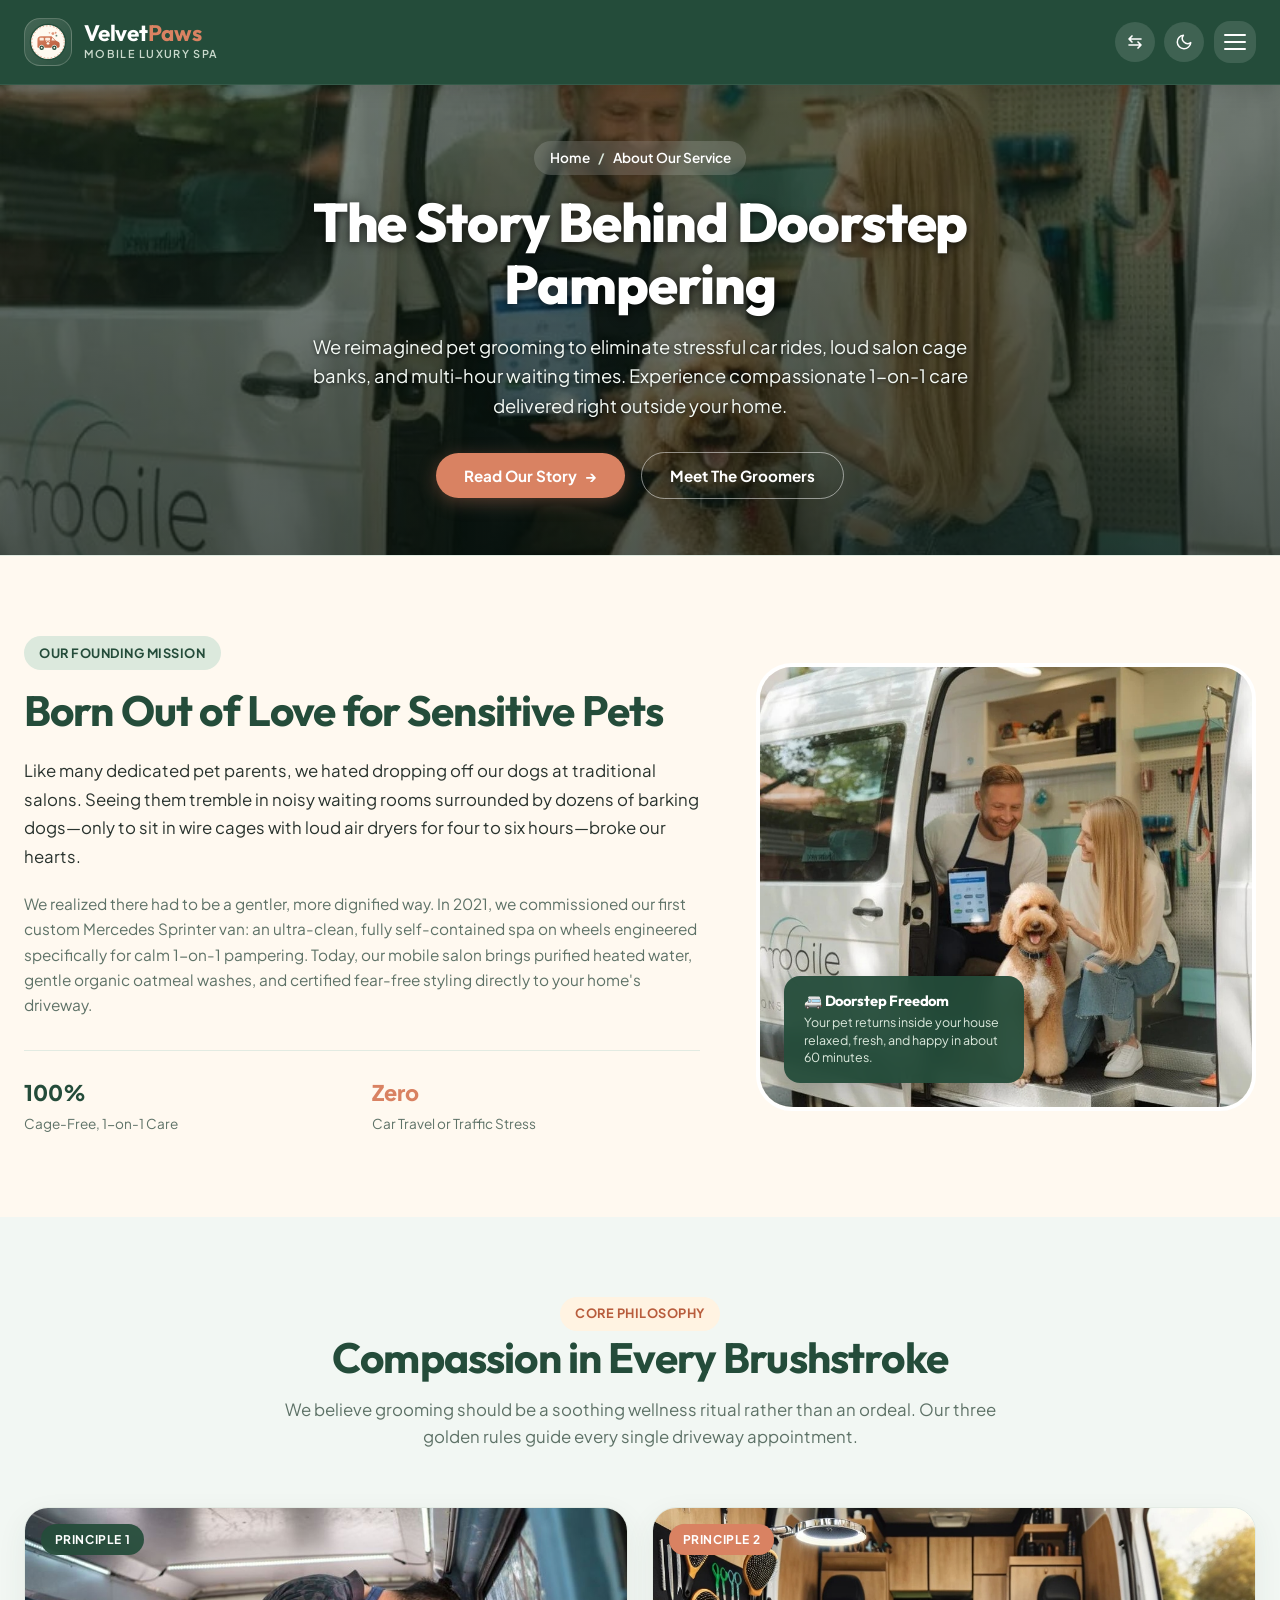
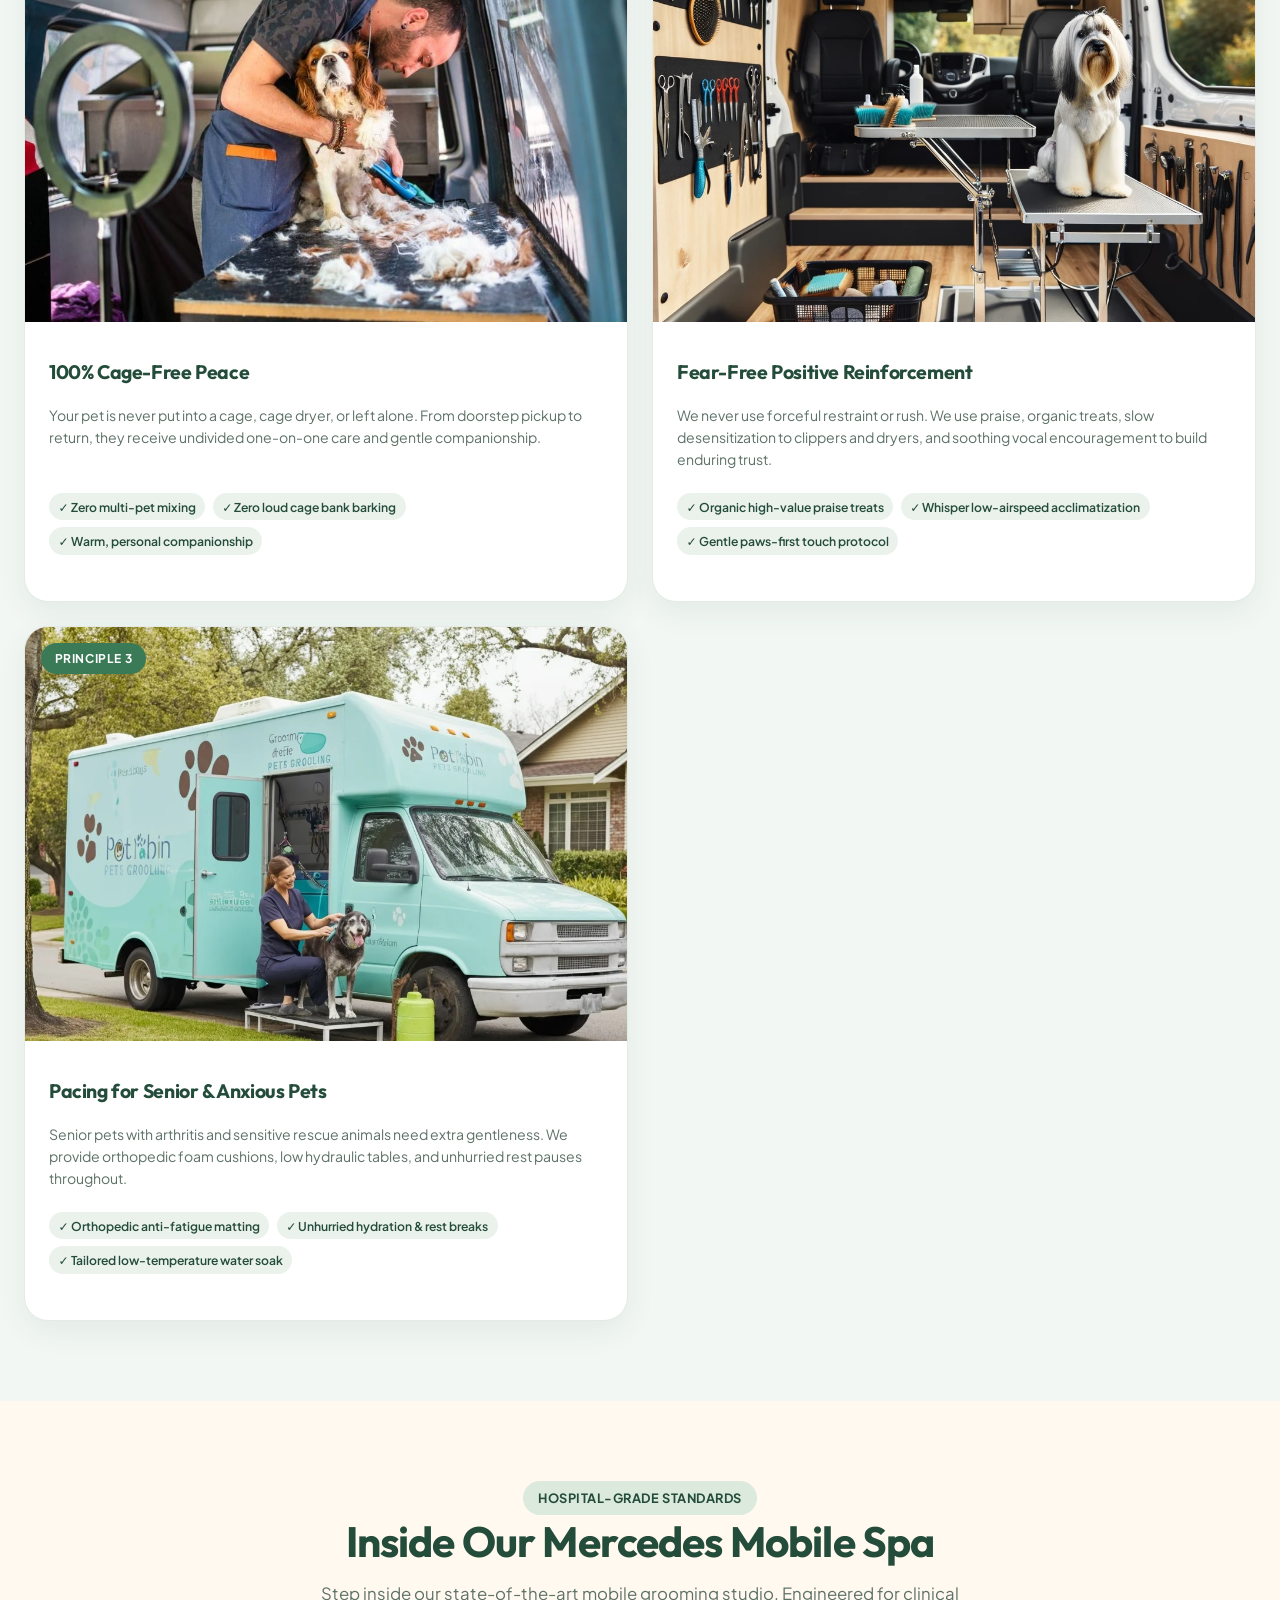
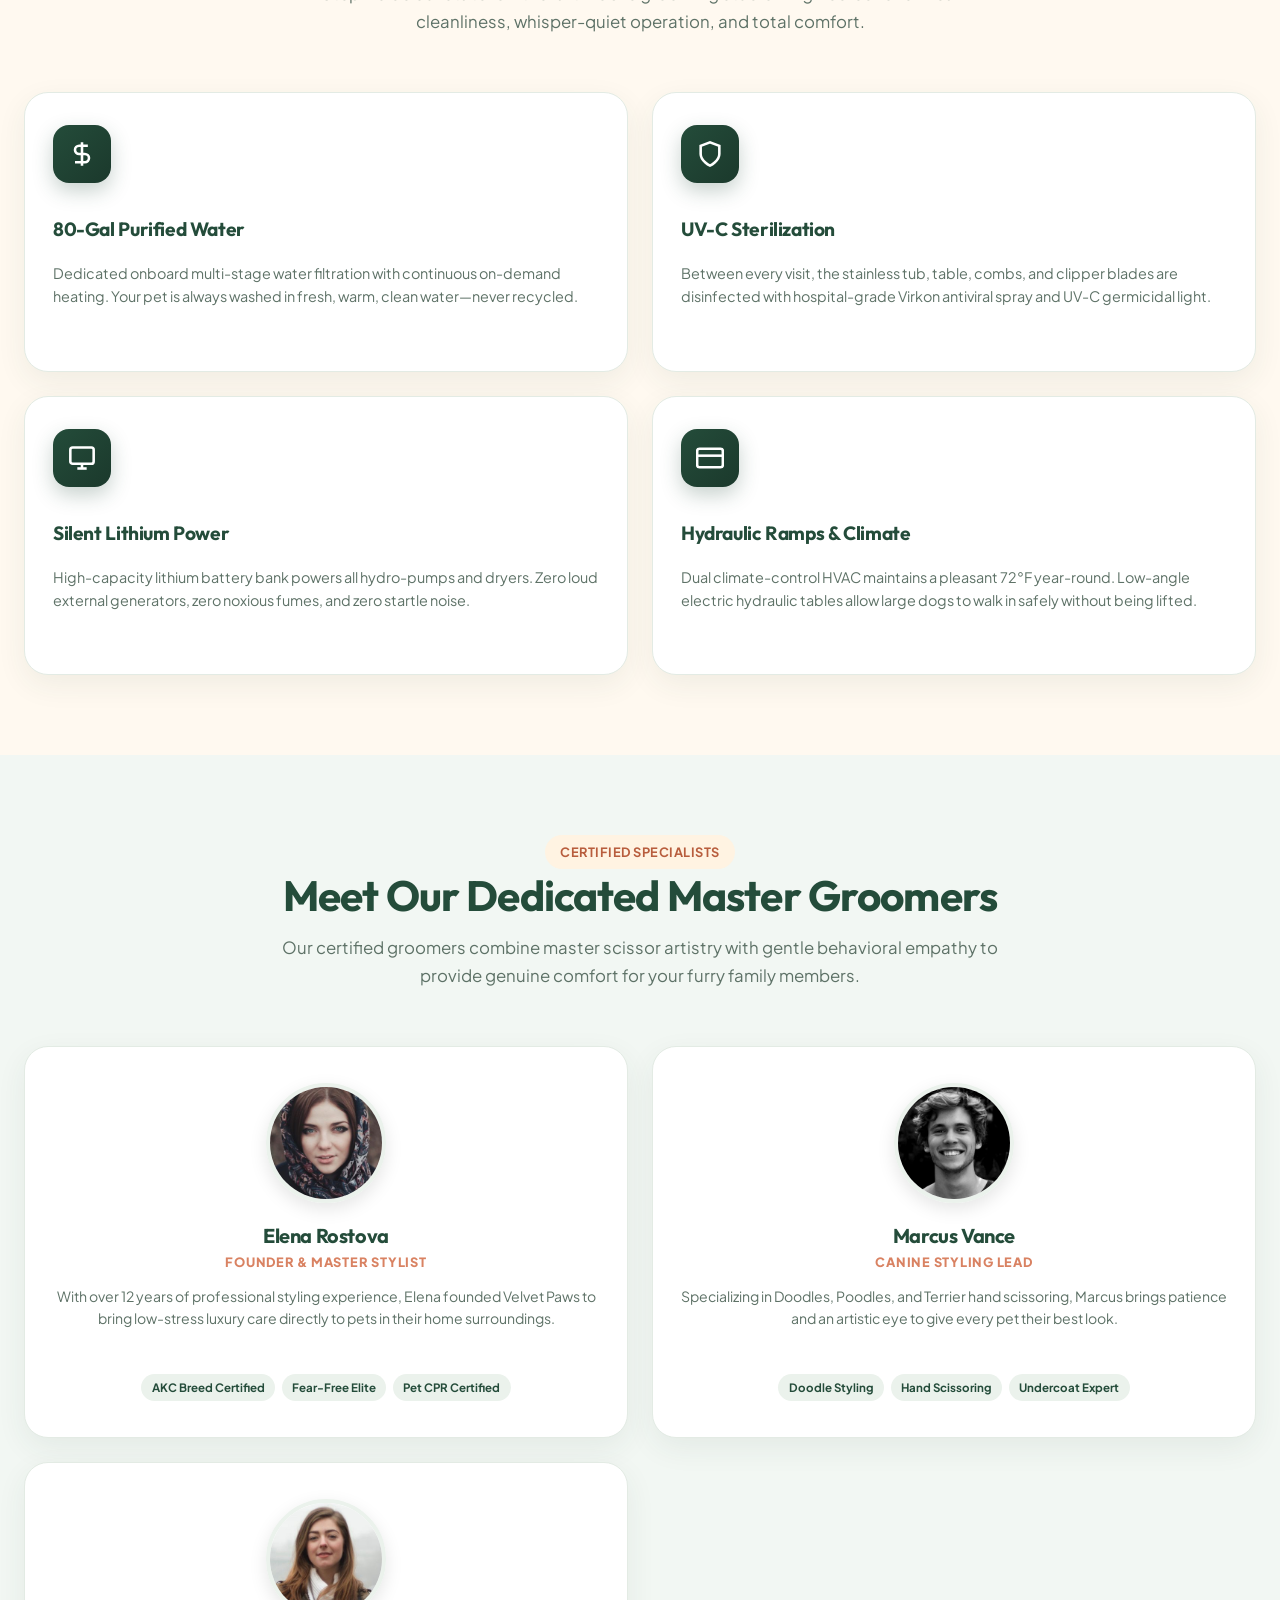
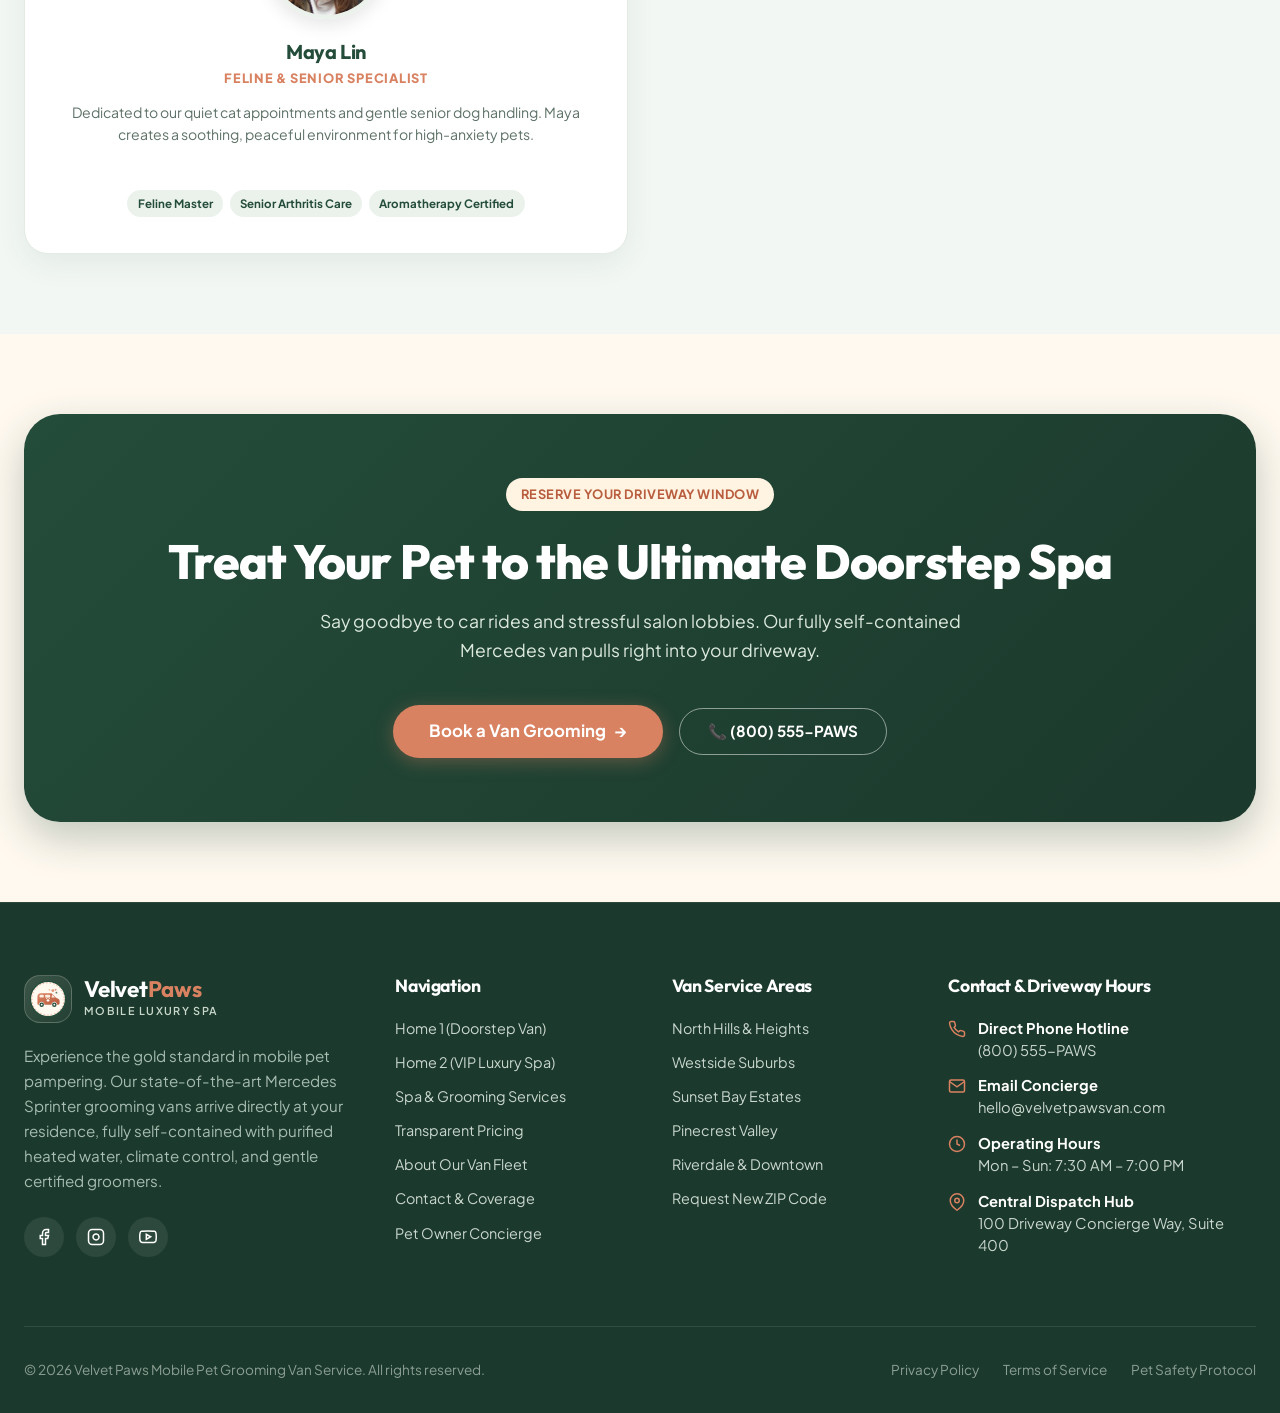
==== commit 3f1b9f31: "first commit" ====
--- a/about.html
+++ b/about.html
@@ -354,13 +354,13 @@
           <!-- Pillar 1 -->
           <article class="pet-card">
             <div class="pet-card-media">
-              <img src="assets/images/cat-catgroom.jpg" alt="Calm cat resting peacefully" width="400" height="260" loading="lazy">
+              <img src="assets/images/user/user_about_card1_spaniel.jpg" alt="Gentle groomer caring for spaniel dog inside mobile van" width="400" height="260" loading="lazy">
               <span class="pet-card-tag">Principle 1</span>
             </div>
             <div class="pet-card-body">
               <h3 class="pet-card-title">100% Cage-Free Peace</h3>
               <p class="pet-card-text">
-                Your pet is never put into a cage, cage dryer, or left alone. From the moment they step into our van until we hand them back to your arms, they have our groomer’s full, undivided attention.
+                Your pet is never put into a cage, cage dryer, or left alone. From doorstep pickup to return, they receive undivided one-on-one care and gentle companionship.
               </p>
               <div class="pet-card-perks">
                 <span class="pet-perk-item">✓ Zero multi-pet mixing</span>
@@ -373,7 +373,7 @@
           <!-- Pillar 2 -->
           <article class="pet-card">
             <div class="pet-card-media">
-              <img src="assets/images/user/user_img13_senior_relax.jpg" alt="Dog being praised with gentle touch" width="400" height="260" loading="lazy">
+              <img src="assets/images/user/user_about_card2_interior.jpg" alt="Luxury mobile grooming van interior with dog on grooming table" width="400" height="260" loading="lazy">
               <span class="pet-card-tag" style="background-color: var(--brand-terracotta);">Principle 2</span>
             </div>
             <div class="pet-card-body">
@@ -392,13 +392,13 @@
           <!-- Pillar 3 -->
           <article class="pet-card">
             <div class="pet-card-media">
-              <img src="assets/images/user/user_img1_terrier.png" alt="Relaxed dog smiling calmly" width="400" height="260" loading="lazy">
+              <img src="assets/images/user/user_about_card3_driveway_van.jpg" alt="Teal mobile pet grooming van parked in driveway with groomer and dog" width="400" height="260" loading="lazy">
               <span class="pet-card-tag" style="background-color: #3B7A57;">Principle 3</span>
             </div>
             <div class="pet-card-body">
               <h3 class="pet-card-title">Pacing for Senior &amp; Anxious Pets</h3>
               <p class="pet-card-text">
-                Senior pets with arthritis and rescue animals with past trauma need extra time. We provide orthopedic foam cushions, low hydraulic tables, and frequent rest pauses.
+                Senior pets with arthritis and sensitive rescue animals need extra gentleness. We provide orthopedic foam cushions, low hydraulic tables, and unhurried rest pauses throughout.
               </p>
               <div class="pet-card-perks">
                 <span class="pet-perk-item">✓ Orthopedic anti-fatigue matting</span>
--- a/assets/css/style.css
+++ b/assets/css/style.css
@@ -1302,23 +1302,24 @@
 }
 
 .pet-card-title {
-  font-size: 1.25rem;
+  font-size: 1.22rem;
   margin-bottom: 0.5rem;
   color: var(--text-heading);
   line-height: 1.3;
-  min-height: 3.3rem; /* Strictly equal across all cards (2 lines) */
+  min-height: 3.2rem;
   display: flex;
   align-items: center;
   flex-shrink: 0;
 }
 
 .pet-card-text {
-  font-size: 0.9rem;
+  font-size: 0.88rem;
   color: var(--text-muted);
   line-height: 1.55;
-  margin-bottom: 1.25rem;
-  min-height: 4.4rem; /* Strictly equal across all cards (3 lines) */
-  display: block;
+  margin-bottom: 1rem;
+  min-height: 4.5rem;
+  display: flex;
+  align-items: flex-start;
   flex-shrink: 0;
 }
 
@@ -1326,7 +1327,7 @@
   display: flex;
   flex-wrap: wrap;
   gap: 0.45rem;
-  min-height: 68px; /* Strictly equal height container ensuring laser-straight footer alignment */
+  min-height: 64px;
   align-content: flex-start;
   margin-bottom: 1.25rem;
   flex-shrink: 0;
@@ -3971,7 +3972,7 @@
   color: var(--text-muted);
   line-height: 1.55;
   margin-bottom: 1rem;
-  min-height: 7.2rem;
+  min-height: 5.6rem;
   display: flex;
   align-items: flex-start;
 }
@@ -3985,12 +3986,12 @@
   border-top: 1px dashed var(--border-color);
   border-bottom: 1px dashed var(--border-color);
   margin-bottom: 1rem;
-  min-height: 6.8rem;
+  min-height: 6.2rem;
 }
 
 .service-perk-item {
   display: flex;
-  align-items: flex-start;
+  align-items: center;
   gap: 0.5rem;
   font-size: 0.82rem;
   color: var(--text-main);
@@ -3998,8 +3999,9 @@
 }
 
 .service-perk-item span {
-  white-space: normal;
-  word-break: break-word;
+  white-space: nowrap;
+  overflow: hidden;
+  text-overflow: ellipsis;
   flex: 1;
   line-height: 1.35;
 }
